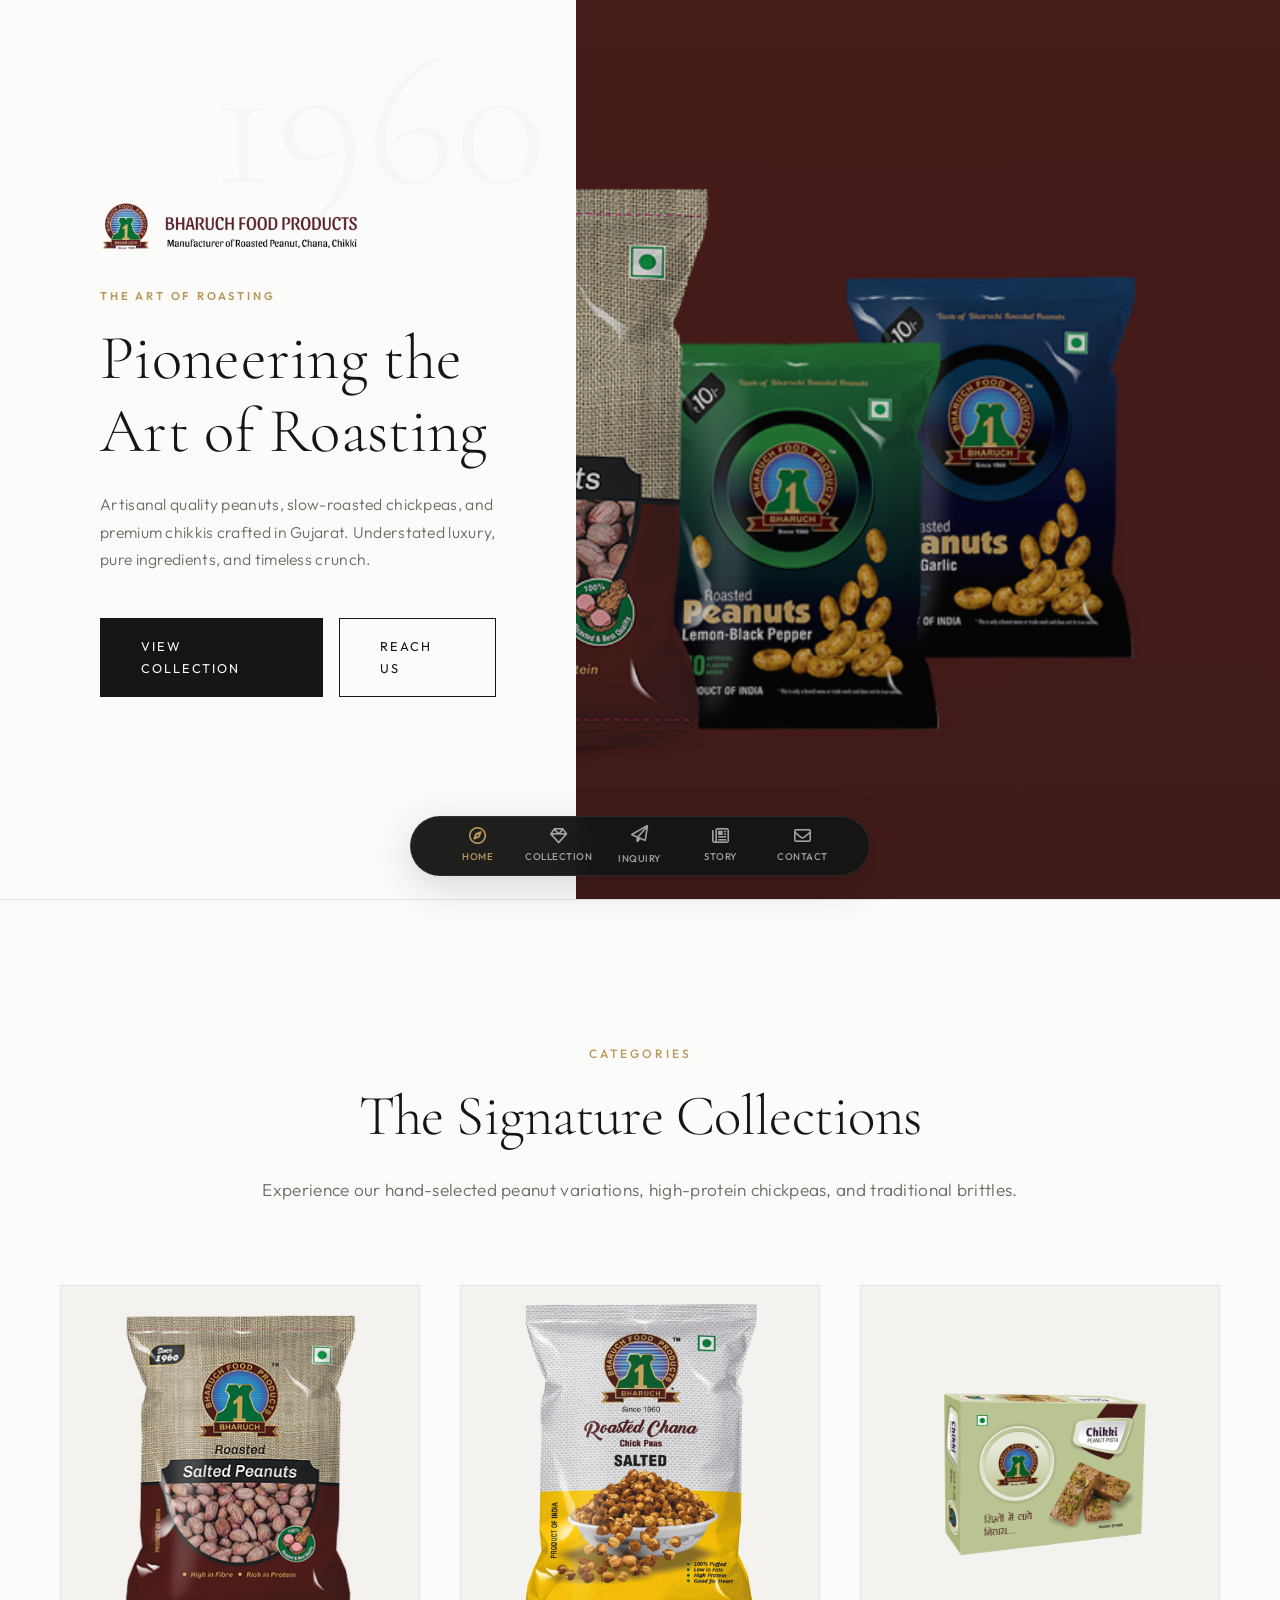
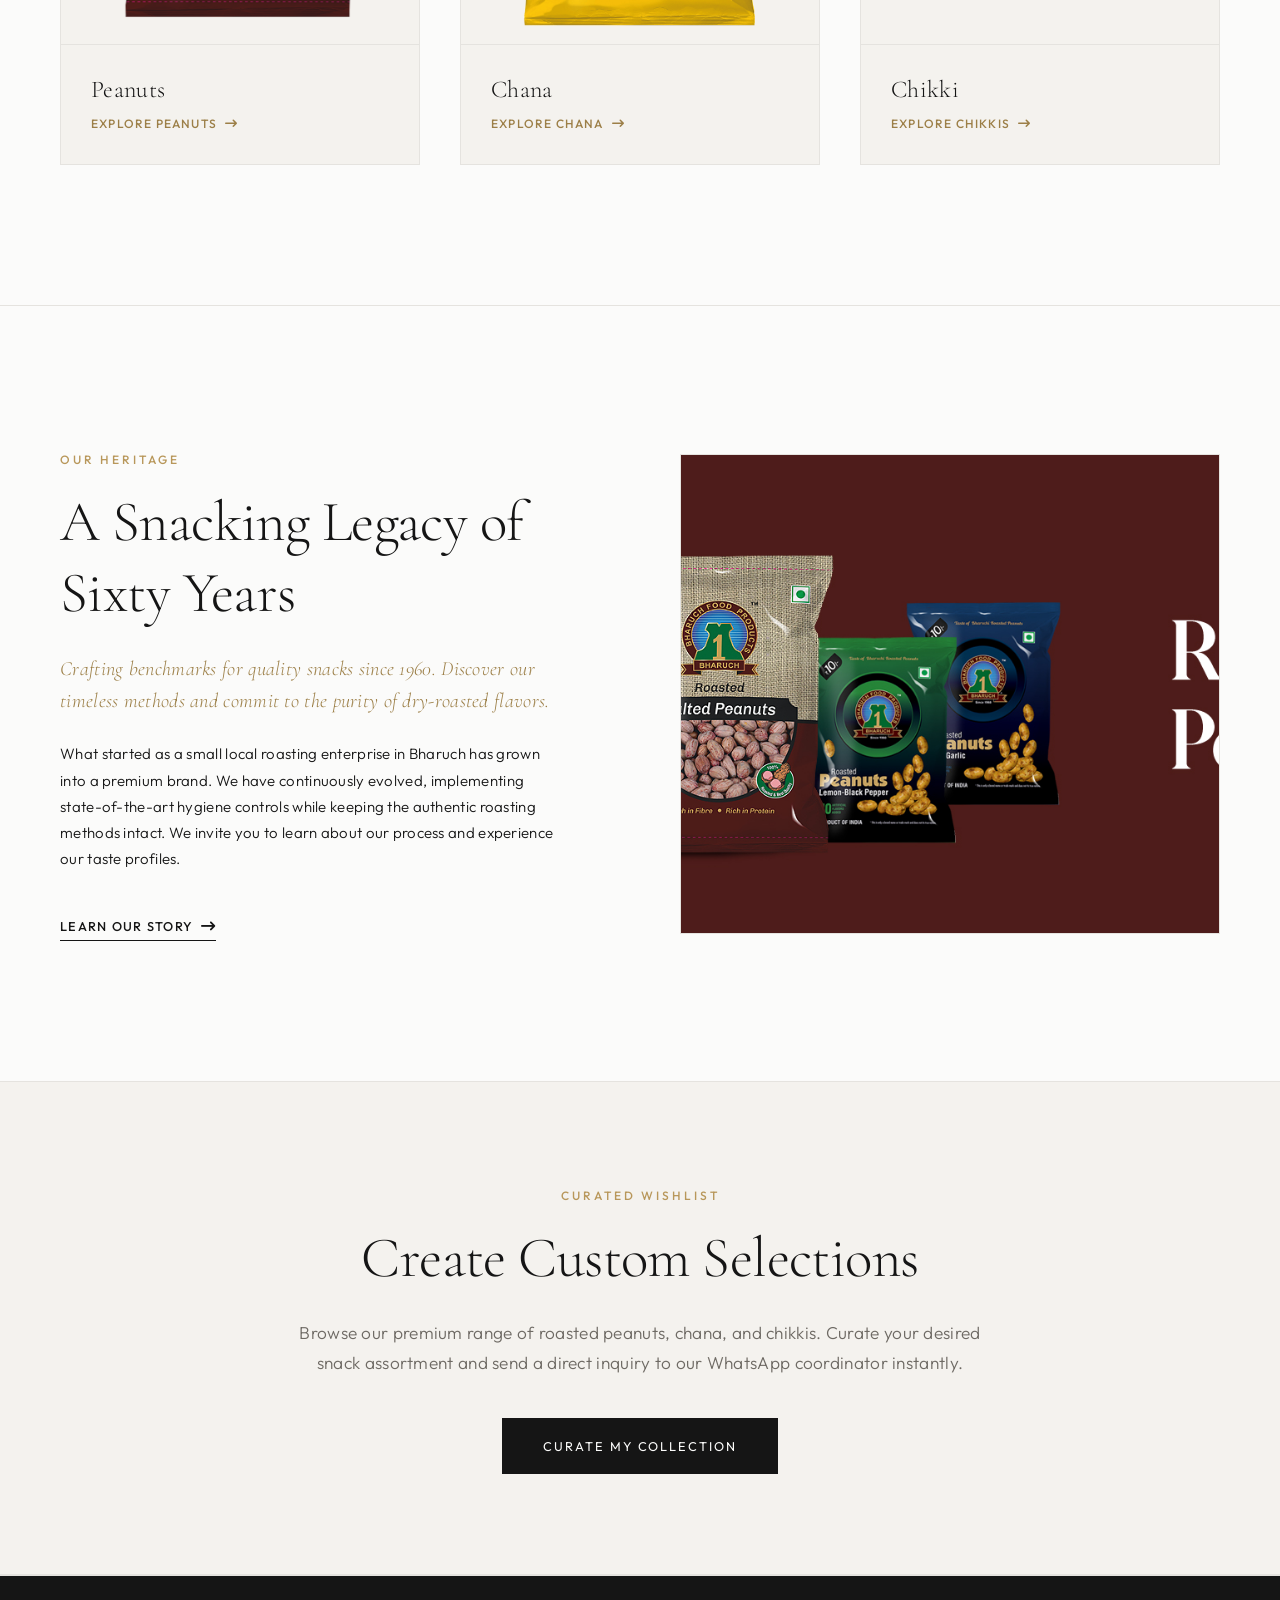
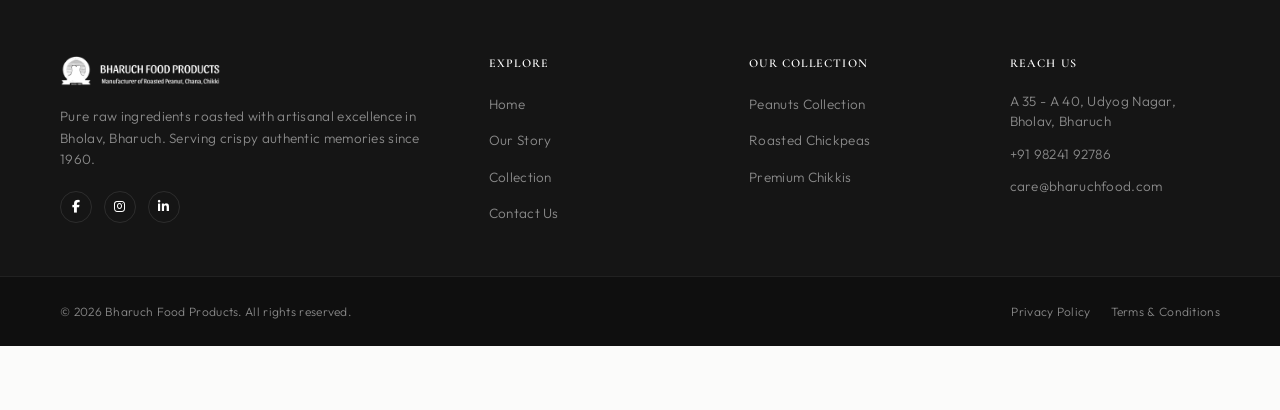
==== index.html @ 1b5e5ca8 "Initialize project with mobile-first lookbook UI redesign and Whatsapp integration" ====
<!DOCTYPE html>
<html lang="en">
<head>
    <meta charset="UTF-8">
    <meta name="viewport" content="width=device-width, initial-scale=1.0, maximum-scale=1.0, user-scalable=no">
    <title>Bharuch Food Products | Premium Roasted Snacking</title>
    <meta name="description" content="Artisanal roasted peanuts, chana, and premium chikkis crafted in Gujarat since 1960. Understated luxury, pure ingredients, and timeless crunch.">
    <link rel="icon" type="image/png" href="assets/logo/site-logo-768x143.png">
    
    <!-- Google Fonts -->
    <link rel="preconnect" href="https://fonts.googleapis.com">
    <link rel="preconnect" href="https://fonts.gstatic.com" crossorigin>
    <link href="https://fonts.googleapis.com/css2?family=Cormorant+Garamond:ital,wght@0,300;0,400;0,600;1,300&family=Outfit:wght@200;300;400;500;600&display=swap" rel="stylesheet">
    
    <!-- FontAwesome Free Icons -->
    <link rel="stylesheet" href="https://cdnjs.cloudflare.com/ajax/libs/font-awesome/6.4.0/css/all.min.css">
    
    <!-- Stylesheets -->
    <link rel="stylesheet" href="css/style.css">
    <link rel="stylesheet" href="css/responsive.css">
    <link rel="stylesheet" href="css/animations.css">
</head>
<body class="app-shell-body">
    <!-- Scroll Progress Bar -->
    <div id="scroll-progress"></div>

    <!-- Glow Cursor (Desktop only) -->
    <div id="cursor-glow"></div>

    <!-- Loading Screen -->
    <div id="loader-screen">
        <div class="loader-content">
            <img src="assets/logo/site-logo-768x143.png" alt="Bharuch Food Logo" class="loader-logo">
            <div class="loader-bar-container">
                <div class="loader-bar"></div>
            </div>
            <p class="loader-text">Roasting Heritage Snacking...</p>
        </div>
    </div>

    <!-- App-Style Floating Bottom Navigation -->
    <nav class="app-bottom-nav" role="navigation" aria-label="App Navigation">
        <ul class="app-nav-list">
            <li>
                <a href="index.html" class="app-nav-link active">
                    <i class="fa-regular fa-compass"></i>
                    <span>Home</span>
                </a>
            </li>
            <li>
                <a href="products.html" class="app-nav-link">
                    <i class="fa-regular fa-gem"></i>
                    <span>Collection</span>
                </a>
            </li>
            <li>
                <a href="inquiry.html" class="app-nav-link">
                    <div class="nav-icon-wrapper">
                        <i class="fa-regular fa-paper-plane"></i>
                        <span class="cart-badge">0</span>
                    </div>
                    <span>Inquiry</span>
                </a>
            </li>
            <li>
                <a href="about.html" class="app-nav-link">
                    <i class="fa-regular fa-newspaper"></i>
                    <span>Story</span>
                </a>
            </li>
            <li>
                <a href="contact.html" class="app-nav-link">
                    <i class="fa-regular fa-envelope"></i>
                    <span>Contact</span>
                </a>
            </li>
        </ul>
    </nav>

    <main class="app-main-content">
        <!-- Editorial Split Hero Section -->
        <section id="home-hero" class="editorial-hero" aria-label="Welcome Screen">
            <div class="hero-split-grid">
                <!-- Text Panel -->
                <div class="hero-text-panel reveal-left">
                    <img src="assets/logo/site-logo-768x143.png" alt="Bharuch Food Logo" class="hero-brand-logo">
                    <div class="brand-badge">THE ART OF ROASTING</div>
                    <div class="heritage-year">1960</div>
                    
                    <h1 class="hero-main-title">Pioneering the Art of Roasting</h1>
                    
                    <p class="hero-desc">
                        Artisanal quality peanuts, slow-roasted chickpeas, and premium chikkis crafted in Gujarat. 
                        Understated luxury, pure ingredients, and timeless crunch.
                    </p>
                    
                    <div class="hero-action-buttons">
                        <a href="products.html" class="btn btn-primary ripple">View Collection</a>
                        <a href="contact.html" class="btn btn-outline-dark ripple">Reach Us</a>
                    </div>
                </div>

                <!-- Visual Carousel Panel -->
                <div class="hero-visual-panel reveal-right">
                    <div class="hero-carousel">
                        <div class="carousel-slide active" style="background-image: linear-gradient(rgba(21, 21, 21, 0.15), rgba(21, 21, 21, 0.25)), url('assets/images/peanuts/peanuts-2.jpg');"></div>
                        <div class="carousel-slide" style="background-image: linear-gradient(rgba(21, 21, 21, 0.15), rgba(21, 21, 21, 0.25)), url('assets/images/chikki/Pista-Chikki-1536x1097.png');"></div>
                        <div class="carousel-slide" style="background-image: linear-gradient(rgba(21, 21, 21, 0.15), rgba(21, 21, 21, 0.25)), url('assets/images/chikki/dry-fruits-1536x1097.png');"></div>
                    </div>
                </div>
            </div>
        </section>

        <!-- Categories Showcase Section -->
        <section id="categories" class="categories-section scroll-reveal" aria-label="Categories Showcase">
            <div class="container">
                <div class="section-header text-center">
                    <span class="section-subtitle">Categories</span>
                    <h2 class="section-title">The Signature Collections</h2>
                    <p class="section-desc">Experience our hand-selected peanut variations, high-protein chickpeas, and traditional brittles.</p>
                </div>

                <div class="categories-grid">
                    <!-- Category 1 -->
                    <a href="products.html?category=peanuts" class="category-block reveal-up">
                        <div class="category-img-box">
                            <img src="assets/images/peanuts/peanut.png" alt="Peanuts Collection" loading="lazy">
                        </div>
                        <div class="category-info">
                            <h3>Peanuts</h3>
                            <span class="category-link-text">Explore Peanuts <i class="fa-solid fa-arrow-right-long"></i></span>
                        </div>
                    </a>

                    <!-- Category 2 -->
                    <a href="products.html?category=chana" class="category-block reveal-up" data-delay="100">
                        <div class="category-img-box">
                            <img src="assets/images/chana/Salted-Chana.png" alt="Chana Collection" loading="lazy">
                        </div>
                        <div class="category-info">
                            <h3>Chana</h3>
                            <span class="category-link-text">Explore Chana <i class="fa-solid fa-arrow-right-long"></i></span>
                        </div>
                    </a>

                    <!-- Category 3 -->
                    <a href="products.html?category=chikki" class="category-block reveal-up" data-delay="200">
                        <div class="category-img-box">
                            <img src="assets/images/chikki/Pista-Chikki-1536x1097.png" alt="Chikki Collection" loading="lazy">
                        </div>
                        <div class="category-info">
                            <h3>Chikki</h3>
                            <span class="category-link-text">Explore Chikkis <i class="fa-solid fa-arrow-right-long"></i></span>
                        </div>
                    </a>
                </div>
            </div>
        </section>

        <!-- Highlighted Teaser Section -->
        <section id="teaser" class="teaser-section scroll-reveal" aria-label="Heritage Teaser">
            <div class="container grid-2">
                <div class="teaser-text reveal-left">
                    <span class="section-subtitle">Our Heritage</span>
                    <h2 class="section-title">A Snacking Legacy of Sixty Years</h2>
                    <p class="lead">Crafting benchmarks for quality snacks since 1960. Discover our timeless methods and commit to the purity of dry-roasted flavors.</p>
                    <p>What started as a small local roasting enterprise in Bharuch has grown into a premium brand. We have continuously evolved, implementing state-of-the-art hygiene controls while keeping the authentic roasting methods intact. We invite you to learn about our process and experience our taste profiles.</p>
                    <div style="margin-top: 40px;">
                        <a href="about.html" class="underline-link">Learn Our Story <i class="fa-solid fa-arrow-right-long"></i></a>
                    </div>
                </div>

                <div class="teaser-visual reveal-right">
                    <div class="teaser-image-box">
                        <img src="assets/images/peanuts/peanuts-2.jpg" alt="Slow Roasted Peanuts" class="parallax-img" loading="lazy">
                    </div>
                </div>
            </div>
        </section>

        <!-- Wishlist Inquiry Promo Section -->
        <section id="inquiry-promo" class="inquiry-promo-section scroll-reveal" aria-label="WhatsApp Inquiry Promo">
            <div class="container text-center">
                <span class="section-subtitle">Curated Wishlist</span>
                <h2 class="section-title">Create Custom Selections</h2>
                <p class="section-desc" style="max-width: 700px; margin: 0 auto 40px auto;">Browse our premium range of roasted peanuts, chana, and chikkis. Curate your desired snack assortment and send a direct inquiry to our WhatsApp coordinator instantly.</p>
                <a href="products.html" class="btn btn-primary ripple">Curate My Collection</a>
            </div>
        </section>
    </main>

    <!-- Minimalistic Footer -->
    <footer id="site-footer" class="app-footer">
        <div class="footer-upper container">
            <div class="footer-column brand">
                <img src="assets/logo/site-logo-768x143.png" alt="Bharuch Food Logo" class="footer-logo">
                <p>Pure raw ingredients roasted with artisanal excellence in Bholav, Bharuch. Serving crispy authentic memories since 1960.</p>
                <div class="social-links">
                    <a href="#" aria-label="Facebook"><i class="fa-brands fa-facebook-f"></i></a>
                    <a href="#" aria-label="Instagram"><i class="fa-brands fa-instagram"></i></a>
                    <a href="#" aria-label="LinkedIn"><i class="fa-brands fa-linkedin-in"></i></a>
                </div>
            </div>

            <div class="footer-column">
                <h3>Explore</h3>
                <ul class="footer-links">
                    <li><a href="index.html">Home</a></li>
                    <li><a href="about.html">Our Story</a></li>
                    <li><a href="products.html">Collection</a></li>
                    <li><a href="contact.html">Contact Us</a></li>
                </ul>
            </div>

            <div class="footer-column">
                <h3>Our Collection</h3>
                <ul class="footer-links">
                    <li><a href="products.html?category=peanuts">Peanuts Collection</a></li>
                    <li><a href="products.html?category=chana">Roasted Chickpeas</a></li>
                    <li><a href="products.html?category=chikki">Premium Chikkis</a></li>
                </ul>
            </div>

            <div class="footer-column">
                <h3>Reach Us</h3>
                <ul class="footer-contact">
                    <li>A 35 - A 40, Udyog Nagar, Bholav, Bharuch</li>
                    <li>+91 98241 92786</li>
                    <li>care@bharuchfood.com</li>
                </ul>
            </div>
        </div>

        <div class="footer-lower">
            <div class="container footer-lower-content">
                <p>&copy; 2026 Bharuch Food Products. All rights reserved.</p>
                <div class="footer-meta">
                    <a href="#">Privacy Policy</a>
                    <a href="#">Terms & Conditions</a>
                </div>
            </div>
        </div>
    </footer>

    <!-- Back to Top Button -->
    <button id="back-to-top" aria-label="Go to top of page">
        <i class="fa-solid fa-arrow-up-long"></i>
    </button>

    <!-- Modular JS Scripts -->
    <script type="module" src="js/app.js"></script>
</body>
</html>
---- css/style.css ----
/* ==========================================================================
   Premium Minimalist Design System
   ========================================================================== */
:root {
    --color-bg-primary: #fbfbfa;   /* Matte Alabaster Off-white */
    --color-bg-secondary: #f4f2ee; /* Soft Clay / Sand */
    --color-primary: #151515;      /* Deep Pitch Charcoal */
    --color-accent: #b8975a;       /* Quiet Luxury Gold */
    --color-accent-hover: #9c7f47; /* Darker Gold */
    --color-border: #e5e3df;       /* Thin Slate / Chalk border */
    --color-text-muted: #6e6a64;   /* Muted organic gray */
    --color-white: #ffffff;
    --color-success: #3b7a57;      /* Clean Sage Green */
    
    --font-headings: 'Cormorant Garamond', serif;
    --font-body: 'Outfit', sans-serif;
    
    --transition-smooth: all 0.6s cubic-bezier(0.16, 1, 0.3, 1);
    --transition-fast: all 0.3s cubic-bezier(0.25, 0.8, 0.25, 1);
    
    --shadow-minimal: 0 4px 20px rgba(21, 21, 21, 0.02);
    --shadow-premium: 0 20px 40px rgba(21, 21, 21, 0.04);
    
    --radius-sharp: 0px;           /* Sharp minimalist edges */
    --radius-sm: 2px;
    --radius-md: 6px;
    
    --header-height: 80px;
    --scroll-progress: 0%;
}

/* ==========================================================================
   Base Styles & Reset
   ========================================================================== */
* {
    box-sizing: border-box;
    margin: 0;
    padding: 0;
}

html {
    scroll-behavior: auto;
    font-size: 15px;
    background-color: var(--color-bg-primary);
}

body {
    background-color: var(--color-bg-primary);
    color: var(--color-primary);
    font-family: var(--font-body);
    font-weight: 300;
    line-height: 1.75;
    letter-spacing: 0.02em;
    overflow-x: hidden;
    -webkit-font-smoothing: antialiased;
}

a {
    color: inherit;
    text-decoration: none;
    transition: var(--transition-fast);
}

img {
    max-width: 100%;
    height: auto;
    display: block;
}

button, input, select, textarea {
    font-family: inherit;
    font-size: inherit;
    color: inherit;
    background: none;
    border: none;
    outline: none;
}

/* Custom minimal scrollbar */
::-webkit-scrollbar {
    width: 6px;
}
::-webkit-scrollbar-track {
    background: var(--color-bg-secondary);
}
::-webkit-scrollbar-thumb {
    background: var(--color-accent);
}
::-webkit-scrollbar-thumb:hover {
    background: var(--color-primary);
}

/* ==========================================================================
   Typography & Sections
   ========================================================================== */
h1, h2, h3, h4, h5, h6 {
    font-family: var(--font-headings);
    font-weight: 300;
    color: var(--color-primary);
    line-height: 1.25;
}

.container {
    width: 100%;
    max-width: 1360px;
    margin: 0 auto;
    padding: 0 60px;
}

.grid-2 {
    display: grid;
    grid-template-columns: repeat(2, 1fr);
    gap: 80px;
    align-items: center;
}

.text-center {
    text-align: center;
}

.section-header {
    max-width: 800px;
    margin: 0 auto 80px auto;
}

.section-subtitle {
    display: inline-block;
    font-family: var(--font-body);
    font-weight: 500;
    font-size: 0.8rem;
    letter-spacing: 0.25em;
    text-transform: uppercase;
    color: var(--color-accent);
    margin-bottom: 16px;
}

.section-title {
    font-family: var(--font-headings);
    font-size: clamp(2.4rem, 5vw, 3.8rem);
    letter-spacing: -0.01em;
    margin-bottom: 24px;
}

.section-desc {
    font-size: 1.15rem;
    color: var(--color-text-muted);
    font-weight: 300;
}

.lead {
    font-size: 1.35rem;
    font-family: var(--font-headings);
    font-style: italic;
    color: var(--color-accent-hover);
    line-height: 1.6;
    margin-bottom: 24px;
}

/* Page Headers (Multi-page Title blocks) */
.page-header {
    background-color: var(--color-bg-secondary);
    padding: 120px 0 80px 0;
    border-bottom: 1px solid var(--color-border);
}

.page-title {
    font-size: clamp(3rem, 6vw, 4.8rem);
    margin-bottom: 16px;
    line-height: 1.1;
}

.page-subtitle {
    font-size: 1.1rem;
    color: var(--color-text-muted);
    font-weight: 300;
}

/* Interactive Links */
.underline-link {
    display: inline-flex;
    align-items: center;
    gap: 8px;
    font-weight: 500;
    font-size: 0.85rem;
    text-transform: uppercase;
    letter-spacing: 0.1em;
    position: relative;
    padding-bottom: 4px;
    transition: var(--transition-fast);
}

.underline-link::after {
    content: '';
    position: absolute;
    bottom: 0;
    left: 0;
    width: 100%;
    height: 1px;
    background-color: var(--color-primary);
    transform: scaleX(1);
    transform-origin: left;
    transition: transform 0.4s cubic-bezier(0.16, 1, 0.3, 1);
}

.underline-link:hover::after {
    transform: scaleX(0);
    transform-origin: right;
}

.underline-link i {
    font-size: 0.95rem;
    transition: transform 0.3s ease;
}

.underline-link:hover i {
    transform: translateX(4px);
}

/* Clean Block Buttons */
.btn {
    display: inline-flex;
    align-items: center;
    justify-content: center;
    padding: 16px 40px;
    font-family: var(--font-body);
    font-weight: 400;
    font-size: 0.85rem;
    letter-spacing: 0.15em;
    text-transform: uppercase;
    cursor: pointer;
    position: relative;
    border-radius: var(--radius-sharp);
    transition: var(--transition-smooth);
    border: 1px solid transparent;
}

.btn-primary {
    background-color: var(--color-primary);
    color: var(--color-bg-primary);
    border-color: var(--color-primary);
}

.btn-primary:hover {
    background-color: transparent;
    color: var(--color-primary);
    border-color: var(--color-primary);
}

.btn-outline {
    background-color: transparent;
    color: var(--color-white);
    border-color: rgba(255, 255, 255, 0.4);
}

.btn-outline:hover {
    background-color: var(--color-white);
    color: var(--color-primary);
    border-color: var(--color-white);
}

.btn-block {
    display: flex;
    width: 100%;
}

/* ==========================================================================
   Header & Navigation
   ========================================================================== */
#site-header {
    position: fixed;
    top: 0;
    left: 0;
    width: 100%;
    height: var(--header-height);
    z-index: 1000;
    background-color: rgba(251, 251, 250, 0.85);
    backdrop-filter: blur(16px);
    -webkit-backdrop-filter: blur(16px);
    border-bottom: 1px solid var(--color-border);
    transition: var(--transition-smooth);
}

#site-header.scroll-up {
    transform: translateY(0);
}

#site-header.scroll-down {
    transform: translateY(-100%);
}

#site-header.scrolled {
    background-color: rgba(251, 251, 250, 0.98);
}

.nav-container {
    max-width: 1360px;
    height: 100%;
    margin: 0 auto;
    padding: 0 60px;
    display: flex;
    align-items: center;
    justify-content: space-between;
}

.logo-link {
    display: flex;
    align-items: center;
}

.nav-logo {
    height: 32px;
    width: auto;
    object-fit: contain;
}

.nav-links {
    display: flex;
    align-items: center;
    list-style: none;
    gap: 40px;
}

.nav-link {
    font-size: 0.85rem;
    font-weight: 400;
    text-transform: uppercase;
    letter-spacing: 0.15em;
    color: var(--color-primary);
    padding: 8px 0;
    position: relative;
}

.nav-link::after {
    content: '';
    position: absolute;
    bottom: 0;
    left: 0;
    width: 100%;
    height: 1px;
    background-color: var(--color-accent);
    transform: scaleX(0);
    transform-origin: right;
    transition: transform 0.4s cubic-bezier(0.16, 1, 0.3, 1);
}

.nav-link:hover::after,
.nav-link.active::after {
    transform: scaleX(1);
    transform-origin: left;
}

#mobile-menu-toggle {
    display: none;
    flex-direction: column;
    justify-content: space-between;
    width: 24px;
    height: 16px;
    cursor: pointer;
    z-index: 1001;
}

.hamburger-bar {
    width: 100%;
    height: 1px;
    background-color: var(--color-primary);
    transition: var(--transition-smooth);
}

/* ==========================================================================
   Home Hero Section
   ========================================================================== */
.hero-section {
    position: relative;
    width: 100%;
    height: 100vh;
    display: flex;
    align-items: center;
    overflow: hidden;
    background-color: var(--color-primary);
}

.hero-carousel {
    position: absolute;
    top: 0;
    left: 0;
    width: 100%;
    height: 100%;
    z-index: 1;
}

.carousel-slide {
    position: absolute;
    top: 0;
    left: 0;
    width: 100%;
    height: 100%;
    background-size: cover;
    background-position: center;
    background-repeat: no-repeat;
    opacity: 0;
    transition: opacity 1.6s cubic-bezier(0.4, 0, 0.2, 1);
    transform: scale(1.04);
}

.carousel-slide.active {
    opacity: 1;
    transform: scale(1);
    transition: opacity 1.6s ease, transform 12s ease;
}

.hero-content {
    position: relative;
    z-index: 2;
    color: var(--color-white);
    max-width: 840px;
}

.hero-badge {
    display: inline-block;
    padding: 4px 16px;
    border: 1px solid rgba(255, 255, 255, 0.3);
    font-size: 0.75rem;
    font-weight: 500;
    letter-spacing: 0.3em;
    text-transform: uppercase;
    color: var(--color-accent);
    margin-bottom: 28px;
    background-color: rgba(21, 21, 21, 0.3);
    backdrop-filter: blur(4px);
}

.hero-title {
    font-family: var(--font-headings);
    font-size: clamp(3rem, 7vw, 5rem);
    line-height: 1.15;
    font-weight: 300;
    margin-bottom: 24px;
    color: var(--color-white);
}

.hero-tagline {
    font-size: clamp(1.05rem, 2vw, 1.25rem);
    font-weight: 300;
    line-height: 1.7;
    color: rgba(255, 255, 255, 0.85);
    margin-bottom: 44px;
    max-width: 600px;
}

.hero-actions {
    display: flex;
    gap: 20px;
}

.scroll-down-indicator {
    position: absolute;
    bottom: 40px;
    left: 50%;
    transform: translateX(-50%);
    z-index: 2;
    color: var(--color-white);
    display: flex;
    flex-direction: column;
    align-items: center;
    gap: 8px;
    font-size: 1.1rem;
    opacity: 0.6;
    transition: var(--transition-fast);
}

.scroll-down-indicator:hover {
    opacity: 1;
    bottom: 35px;
}

/* ==========================================================================
   Home Categories Grid Section
   ========================================================================== */
.categories-section {
    padding: 140px 0;
    border-bottom: 1px solid var(--color-border);
}

.categories-grid {
    display: grid;
    grid-template-columns: repeat(3, 1fr);
    gap: 40px;
}

.category-block {
    display: block;
    background-color: var(--color-bg-secondary);
    border: 1px solid var(--color-border);
    transition: var(--transition-smooth);
}

.category-block:hover {
    border-color: var(--color-accent);
    transform: translateY(-5px);
}

.category-img-box {
    width: 100%;
    padding-top: 100%; /* Square */
    position: relative;
    overflow: hidden;
    background-color: var(--color-bg-secondary);
    border-bottom: 1px solid var(--color-border);
}

.category-img-box img {
    position: absolute;
    top: 5%;
    left: 5%;
    width: 90%;
    height: 90%;
    object-fit: contain;
    transition: transform 0.8s cubic-bezier(0.16, 1, 0.3, 1);
}

.category-block:hover .category-img-box img {
    transform: scale(1.05);
}

.category-info {
    padding: 30px;
    display: flex;
    flex-direction: column;
    align-items: flex-start;
}

.category-info h3 {
    font-family: var(--font-headings);
    font-size: 1.6rem;
    margin-bottom: 8px;
    color: var(--color-primary);
}

.category-link-text {
    font-size: 0.8rem;
    font-weight: 500;
    text-transform: uppercase;
    letter-spacing: 0.1em;
    color: var(--color-accent-hover);
    display: flex;
    align-items: center;
    gap: 8px;
}

.category-block:hover .category-link-text i {
    transform: translateX(4px);
    transition: transform 0.3s ease;
}

/* ==========================================================================
   Home Teaser / Highlight Section
   ========================================================================== */
.teaser-section {
    padding: 140px 0;
}

.teaser-text {
    padding-right: 40px;
}

.teaser-visual {
    position: relative;
}

.teaser-image-box {
    width: 100%;
    height: 480px;
    overflow: hidden;
    border: 1px solid var(--color-border);
    background-color: var(--color-bg-secondary);
}

.teaser-image-box img {
    width: 100%;
    height: 100%;
    object-fit: cover;
    transition: transform 1.2s cubic-bezier(0.16, 1, 0.3, 1);
}

.teaser-visual:hover img {
    transform: scale(1.03);
}

/* ==========================================================================
   About Page & Timeline
   ========================================================================== */
.story-section {
    padding: 140px 0;
}

.story-visual {
    position: relative;
}

.visual-decor-box {
    width: 100%;
    height: 500px;
    overflow: hidden;
    border: 1px solid var(--color-border);
    background-color: var(--color-bg-secondary);
}

.visual-decor-box img {
    width: 100%;
    height: 100%;
    object-fit: cover;
}

.about-stats-section {
    padding: 100px 0;
    background-color: var(--color-bg-secondary);
    border-top: 1px solid var(--color-border);
    border-bottom: 1px solid var(--color-border);
}

.stats-border-grid {
    display: grid;
    grid-template-columns: repeat(4, 1fr);
    border-left: 1px solid var(--color-border);
}

.stat-item {
    padding: 20px 40px;
    border-right: 1px solid var(--color-border);
    text-align: center;
}

.stat-number {
    font-family: var(--font-headings);
    font-size: 3.4rem;
    font-weight: 300;
    color: var(--color-accent-hover);
    line-height: 1;
}

.stat-plus {
    font-family: var(--font-headings);
    font-size: 2.2rem;
    color: var(--color-primary);
}

.stat-label {
    display: block;
    font-size: 0.8rem;
    font-weight: 500;
    text-transform: uppercase;
    letter-spacing: 0.1em;
    color: var(--color-text-muted);
    margin-top: 10px;
}

/* Process section inside About */
.about-process-section {
    padding: 140px 0;
}

.timeline-container {
    position: relative;
    max-width: 900px;
    margin: 80px auto 0 auto;
}

.timeline-line {
    position: absolute;
    top: 0;
    bottom: 0;
    left: 50%;
    width: 1px;
    background-color: var(--color-border);
    transform: translateX(-50%);
}

.timeline-item {
    position: relative;
    width: 50%;
    padding: 0 40px;
    margin-bottom: 50px;
}

.timeline-item:nth-child(even) {
    left: 50%;
}

.timeline-item:nth-child(odd) {
    left: 0;
    text-align: right;
}

.timeline-badge {
    position: absolute;
    top: 6px;
    width: 32px;
    height: 32px;
    background-color: var(--color-bg-primary);
    color: var(--color-accent);
    font-size: 0.95rem;
    border-radius: 50%;
    display: flex;
    align-items: center;
    justify-content: center;
    border: 1px solid var(--color-border);
    z-index: 2;
}

.timeline-item:nth-child(even) .timeline-badge {
    left: -16px;
}

.timeline-item:nth-child(odd) .timeline-badge {
    right: -16px;
}

.timeline-content {
    background-color: var(--color-bg-primary);
    padding: 30px;
    border: 1px solid var(--color-border);
    transition: var(--transition-smooth);
}

.timeline-content:hover {
    border-color: var(--color-accent);
    transform: translateY(-3px);
}

.timeline-content h3 {
    font-family: var(--font-headings);
    font-size: 1.3rem;
    margin-bottom: 10px;
    color: var(--color-primary);
}

.timeline-content p {
    color: var(--color-text-muted);
    font-size: 0.9rem;
    line-height: 1.6;
}

/* ==========================================================================
   Products / Collection Catalog page
   ========================================================================== */
.catalog-section {
    padding: 80px 0 140px 0;
}

.filter-controls {
    display: flex;
    justify-content: space-between;
    align-items: center;
    border-bottom: 1px solid var(--color-border);
    padding-bottom: 24px;
    margin-bottom: 50px;
    gap: 30px;
}

.search-box {
    position: relative;
    width: 350px;
}

.search-icon {
    position: absolute;
    left: 0;
    top: 50%;
    transform: translateY(-50%);
    color: var(--color-accent);
}

#product-search {
    width: 100%;
    padding: 12px 10px 12px 28px;
    border-bottom: 1px solid var(--color-border);
    font-size: 0.95rem;
    color: var(--color-primary);
    transition: var(--transition-fast);
}

#product-search:focus {
    border-bottom-color: var(--color-primary);
}

.filter-tabs {
    display: flex;
    gap: 24px;
}

.filter-tab {
    font-size: 0.85rem;
    font-weight: 500;
    text-transform: uppercase;
    letter-spacing: 0.1em;
    cursor: pointer;
    position: relative;
    padding: 8px 0;
    color: var(--color-text-muted);
    transition: var(--transition-fast);
}

.filter-tab::after {
    content: '';
    position: absolute;
    bottom: 0;
    left: 0;
    width: 100%;
    height: 1px;
    background-color: var(--color-primary);
    transform: scaleX(0);
    transform-origin: right;
    transition: transform 0.4s cubic-bezier(0.16, 1, 0.3, 1);
}

.filter-tab.active {
    color: var(--color-primary);
}

.filter-tab.active::after {
    transform: scaleX(1);
    transform-origin: left;
}

.product-grid {
    display: grid;
    grid-template-columns: repeat(3, 1fr);
    gap: 40px;
}

.product-card {
    background-color: transparent;
    border: none;
    transition: var(--transition-smooth);
    display: flex;
    flex-direction: column;
    cursor: pointer;
}

.product-card:hover {
    transform: translateY(-4px);
}

.product-img-box {
    width: 100%;
    padding-top: 100%;
    position: relative;
    background-color: var(--color-bg-secondary);
    border-bottom: 1px solid var(--color-border);
    overflow: hidden;
}

.product-img {
    position: absolute;
    top: 5%;
    left: 5%;
    width: 90%;
    height: 90%;
    object-fit: contain;
    transition: transform 0.8s cubic-bezier(0.16, 1, 0.3, 1);
}

.product-card:hover .product-img {
    transform: scale(1.04);
}

.product-badge-overlay {
    position: absolute;
    top: 20px;
    left: 20px;
    background-color: var(--color-primary);
    color: var(--color-white);
    padding: 3px 12px;
    font-size: 0.7rem;
    font-weight: 500;
    text-transform: uppercase;
    letter-spacing: 0.1em;
}

.product-info {
    padding: 24px;
    display: flex;
    flex-direction: column;
    align-items: flex-start;
    flex-grow: 1;
}

.product-info h3 {
    font-family: var(--font-headings);
    font-size: 1.4rem;
    color: var(--color-primary);
    margin-bottom: 8px;
    font-weight: 300;
}

.product-size-info {
    font-size: 0.8rem;
    color: var(--color-text-muted);
    margin-bottom: 24px;
    display: flex;
    align-items: center;
    gap: 6px;
}

.card-btn {
    margin-top: auto;
    font-size: 0.8rem;
    font-weight: 600;
    text-transform: uppercase;
    letter-spacing: 0.08em;
    color: var(--color-accent-hover);
    border-bottom: 1px solid transparent;
    padding-bottom: 2px;
    transition: var(--transition-fast);
}

.product-card:hover .card-btn {
    color: var(--color-primary);
    border-bottom-color: var(--color-primary);
}

/* Skeletons */
.skeleton .skeleton-img {
    width: 100%;
    padding-top: 100%;
    background: #f0eeea;
    animation: pulse-skeleton 1.5s infinite alternate;
}
.skeleton .skeleton-text {
    background: #f0eeea;
    height: 14px;
    margin: 15px 24px;
    animation: pulse-skeleton 1.5s infinite alternate;
}
.skeleton .skeleton-text.title {
    width: 50%;
}
.skeleton .skeleton-text.desc {
    width: 30%;
}
@keyframes pulse-skeleton {
    0% { opacity: 0.6; }
    100% { opacity: 1; }
}

.no-results {
    text-align: center;
    padding: 60px 0;
}
.no-results-icon {
    font-size: 2.8rem;
    color: var(--color-accent);
    margin-bottom: 15px;
}

/* ==========================================================================
   Contact Page & Form Elements
   ========================================================================== */
.contact-section {
    padding: 100px 0;
    background-color: var(--color-primary);
    color: var(--color-white);
}

.contact-info {
    padding-right: 60px;
}

.contact-lead {
    font-size: 1.25rem;
    font-weight: 300;
    line-height: 1.7;
    color: rgba(255, 255, 255, 0.8);
    margin-bottom: 40px;
}

.contact-details {
    display: flex;
    flex-direction: column;
    gap: 36px;
}

.detail-item {
    display: flex;
    align-items: flex-start;
    gap: 20px;
}

.detail-icon {
    font-size: 1.3rem;
    color: var(--color-accent);
    margin-top: 4px;
}

.detail-text h4 {
    font-size: 0.8rem;
    font-weight: 600;
    text-transform: uppercase;
    letter-spacing: 0.1em;
    color: rgba(255, 255, 255, 0.4);
    margin-bottom: 4px;
}

.detail-text p {
    font-size: 1rem;
    color: rgba(255,255,255,0.9);
}

.contact-form-container {
    background-color: var(--color-bg-primary);
    color: var(--color-primary);
    padding: 50px;
    border: 1px solid var(--color-border);
    position: relative;
    overflow: hidden;
}

.contact-form-container h3 {
    font-family: var(--font-headings);
    font-size: 1.8rem;
    margin-bottom: 30px;
}

.form-group {
    margin-bottom: 20px;
}

.form-group label {
    display: block;
    font-size: 0.8rem;
    font-weight: 600;
    text-transform: uppercase;
    letter-spacing: 0.05em;
    color: var(--color-text-muted);
    margin-bottom: 6px;
}

.form-group label .required {
    color: #cc3333;
}

.input-wrapper {
    position: relative;
    border-bottom: 1px solid var(--color-border);
    transition: var(--transition-fast);
}

.form-icon {
    position: absolute;
    left: 0;
    top: 50%;
    transform: translateY(-50%);
    color: var(--color-accent);
    font-size: 0.95rem;
}

.input-wrapper input,
.input-wrapper select,
.input-wrapper textarea {
    width: 100%;
    padding: 12px 10px 12px 28px;
    font-size: 0.95rem;
    color: var(--color-primary);
    border: none;
    background: transparent;
    transition: var(--transition-fast);
}

.input-wrapper textarea {
    padding-left: 0;
}

.input-wrapper input:focus,
.input-wrapper select:focus,
.input-wrapper textarea:focus {
    background-color: var(--color-bg-secondary);
}

.form-group.invalid .input-wrapper {
    border-bottom-color: #cc3333;
}

.error-msg {
    display: block;
    color: #cc3333;
    font-size: 0.75rem;
    font-weight: 500;
    margin-top: 4px;
    opacity: 0;
    height: 0;
    overflow: hidden;
}

.form-group.invalid .error-msg {
    opacity: 1;
    height: auto;
}

/* Success Form overlay */
.success-overlay {
    position: absolute;
    top: 0;
    left: 0;
    width: 100%;
    height: 100%;
    background-color: var(--color-bg-primary);
    z-index: 10;
    display: flex;
    align-items: center;
    justify-content: center;
    padding: 40px;
    opacity: 0;
    pointer-events: none;
    transition: var(--transition-smooth);
}

.success-overlay:not(.hidden) {
    opacity: 1;
    pointer-events: auto;
}

.success-content {
    text-align: center;
    max-width: 320px;
}

.success-circle {
    width: 64px;
    height: 64px;
    border-radius: 50%;
    border: 1px solid var(--color-success);
    color: var(--color-success);
    display: flex;
    align-items: center;
    justify-content: center;
    font-size: 1.8rem;
    margin: 0 auto 20px auto;
}

.success-content h3 {
    font-family: var(--font-headings);
    font-size: 1.5rem;
    margin-bottom: 8px;
}

.success-content p {
    color: var(--color-text-muted);
    font-size: 0.9rem;
    margin-bottom: 24px;
}

.map-embed-container {
    margin-top: 80px;
    height: 380px;
    border: 1px solid var(--color-border);
}

/* ==========================================================================
   Product Modal overlay
   ========================================================================== */
.modal-overlay {
    position: fixed;
    top: 0;
    left: 0;
    width: 100%;
    height: 100%;
    background-color: rgba(21, 21, 21, 0.6);
    backdrop-filter: blur(10px);
    -webkit-backdrop-filter: blur(10px);
    z-index: 1100;
    display: flex;
    align-items: center;
    justify-content: center;
    padding: 20px;
    opacity: 0;
    pointer-events: none;
    transition: var(--transition-smooth);
}

.modal-overlay:not(.hidden) {
    opacity: 1;
    pointer-events: auto;
}

.modal-container {
    background-color: var(--color-bg-primary);
    width: 100%;
    max-width: 960px;
    border: 1px solid var(--color-border);
    position: relative;
    max-height: 90vh;
    overflow-y: auto;
    transform: scale(0.96);
    transition: var(--transition-smooth);
}

.modal-overlay:not(.hidden) .modal-container {
    transform: scale(1);
}

.modal-close-btn {
    position: absolute;
    top: 20px;
    right: 20px;
    width: 36px;
    height: 36px;
    border: 1px solid var(--color-border);
    background-color: var(--color-bg-primary);
    display: flex;
    align-items: center;
    justify-content: center;
    font-size: 1rem;
    cursor: pointer;
    z-index: 10;
    transition: var(--transition-fast);
}

.modal-close-btn:hover {
    background-color: var(--color-primary);
    color: var(--color-white);
}

.modal-content-grid {
    display: grid;
    grid-template-columns: 4.5fr 5.5fr;
}

.modal-media {
    background-color: var(--color-bg-secondary);
    display: flex;
    align-items: center;
    justify-content: center;
    padding: 40px;
    border-right: 1px solid var(--color-border);
}

.modal-media img {
    max-height: 360px;
    object-fit: contain;
}

.modal-details {
    padding: 50px;
    display: flex;
    flex-direction: column;
}

.modal-details .product-badge {
    align-self: flex-start;
    font-size: 0.75rem;
    font-weight: 500;
    text-transform: uppercase;
    letter-spacing: 0.1em;
    color: var(--color-accent-hover);
    margin-bottom: 12px;
}

#modal-product-title {
    font-family: var(--font-headings);
    font-size: 2.4rem;
    margin-bottom: 20px;
    font-weight: 300;
}

.modal-desc {
    color: var(--color-text-muted);
    font-size: 0.95rem;
    margin-bottom: 30px;
}

.modal-meta-box {
    display: flex;
    flex-direction: column;
    gap: 20px;
    margin-bottom: 40px;
    padding-top: 20px;
    border-top: 1px solid var(--color-border);
}

.meta-section h4 {
    font-size: 0.8rem;
    font-weight: 600;
    text-transform: uppercase;
    letter-spacing: 0.05em;
    color: var(--color-primary);
    margin-bottom: 4px;
}

.meta-section p {
    font-size: 0.9rem;
    color: var(--color-text-muted);
}

.size-tags {
    display: flex;
    flex-wrap: wrap;
    gap: 6px;
}

.size-tag {
    padding: 4px 12px;
    border: 1px solid var(--color-border);
    font-size: 0.8rem;
    color: var(--color-primary);
}

/* ==========================================================================
   Minimalistic Footer
   ========================================================================== */
#site-footer {
    background-color: var(--color-primary);
    color: rgba(255, 255, 255, 0.5);
    padding: 80px 0 0 0;
    border-top: 1px solid var(--color-border);
}

.footer-upper {
    display: grid;
    grid-template-columns: 1.8fr repeat(3, 1fr);
    gap: 50px;
    padding-bottom: 50px;
    border-bottom: 1px solid rgba(255, 255, 255, 0.05);
}

.footer-logo {
    height: 30px;
    margin-bottom: 20px;
    filter: brightness(0) invert(1);
}

.footer-column.brand p {
    font-size: 0.9rem;
    line-height: 1.6;
    margin-bottom: 20px;
}

.social-links {
    display: flex;
    gap: 12px;
}

.social-links a {
    display: flex;
    align-items: center;
    justify-content: center;
    width: 32px;
    height: 32px;
    border: 1px solid rgba(255, 255, 255, 0.1);
    color: var(--color-white);
    border-radius: 50%;
    font-size: 0.85rem;
}

.social-links a:hover {
    border-color: var(--color-accent);
    color: var(--color-accent);
    transform: translateY(-2px);
}

.footer-column h3 {
    font-size: 0.8rem;
    font-weight: 600;
    text-transform: uppercase;
    letter-spacing: 0.1em;
    color: var(--color-white);
    margin-bottom: 20px;
}

.footer-links {
    list-style: none;
    display: flex;
    flex-direction: column;
    gap: 10px;
}

.footer-links a {
    font-size: 0.9rem;
}

.footer-links a:hover {
    color: var(--color-accent);
}

.footer-contact {
    list-style: none;
    display: flex;
    flex-direction: column;
    gap: 12px;
}

.footer-contact li {
    font-size: 0.9rem;
    line-height: 1.5;
}

.footer-lower {
    background-color: #0f0f0f;
    padding: 24px 0;
    font-size: 0.8rem;
}

.footer-lower-content {
    display: flex;
    justify-content: space-between;
    align-items: center;
}

.footer-meta {
    display: flex;
    gap: 20px;
}

.footer-meta a:hover {
    color: var(--color-accent);
}

/* ==========================================================================
   App-Style Bottom Navigation & Floating Dock
   ========================================================================== */
.app-bottom-nav {
    position: fixed;
    bottom: 0;
    left: 0;
    width: 100%;
    height: 64px;
    background-color: rgba(251, 251, 250, 0.95);
    backdrop-filter: blur(16px);
    -webkit-backdrop-filter: blur(16px);
    border-top: 1px solid var(--color-border);
    z-index: 1000;
    transition: var(--transition-smooth);
}

.app-nav-list {
    display: flex;
    height: 100%;
    list-style: none;
    justify-content: space-around;
    align-items: center;
    max-width: 600px;
    margin: 0 auto;
    padding: 0 10px;
}

.app-nav-list li {
    flex: 1;
    display: flex;
    justify-content: center;
}

.app-nav-link {
    display: flex;
    flex-direction: column;
    align-items: center;
    font-size: 0.65rem;
    text-transform: uppercase;
    font-family: var(--font-body);
    font-weight: 500;
    letter-spacing: 0.05em;
    color: var(--color-text-muted);
    gap: 4px;
    transition: var(--transition-fast);
    padding: 6px 0;
    width: 100%;
    text-align: center;
}

.app-nav-link i {
    font-size: 1.2rem;
    color: var(--color-text-muted);
    transition: var(--transition-fast);
}

.app-nav-link:hover i,
.app-nav-link.active i {
    color: var(--color-accent);
}

.app-nav-link:hover,
.app-nav-link.active {
    color: var(--color-primary);
}

.nav-icon-wrapper {
    position: relative;
    display: inline-block;
}

/* Inquiry wishlist count badge */
.cart-badge {
    position: absolute;
    top: -6px;
    right: -14px;
    min-width: 16px;
    height: 16px;
    border-radius: 50%;
    background-color: var(--color-primary);
    color: var(--color-white);
    font-size: 0.6rem;
    font-weight: 600;
    display: flex;
    align-items: center;
    justify-content: center;
    opacity: 0;
    transform: scale(0.6);
    transition: var(--transition-fast);
    border: 1px solid var(--color-bg-primary);
}

.cart-badge.active {
    opacity: 1;
    transform: scale(1);
}

/* App shell body adaptations */
.app-shell-body {
    padding-bottom: 64px; /* Space for sticky nav bar */
}

/* ==========================================================================
   Wishlist Inquiry Page & Cart Items Grid
   ========================================================================== */
.inquiry-bag-section {
    padding: 80px 0 140px 0;
}

.bag-header {
    display: flex;
    justify-content: space-between;
    align-items: center;
    border-bottom: 1px solid var(--color-border);
    padding-bottom: 16px;
    margin-bottom: 24px;
}

.bag-header h3 {
    font-size: 1.4rem;
}

.text-small {
    font-size: 0.75rem !important;
}

.bag-items-list {
    display: flex;
    flex-direction: column;
    gap: 0;
}

.bag-item-row {
    display: grid;
    grid-template-columns: 80px 1fr 40px;
    align-items: center;
    gap: 24px;
    padding: 24px 0;
    border-bottom: 1px solid var(--color-border);
}

.bag-item-row:last-child {
    border-bottom: none;
}

.bag-item-img {
    width: 80px;
    height: 80px;
    object-fit: contain;
    background-color: var(--color-bg-secondary);
    border: 1px solid var(--color-border);
}

.bag-item-details {
    display: flex;
    flex-direction: column;
    align-items: flex-start;
}

.bag-item-category {
    font-size: 0.7rem;
    font-weight: 600;
    text-transform: uppercase;
    letter-spacing: 0.05em;
    color: var(--color-accent-hover);
    margin-bottom: 4px;
}

.bag-item-details h4 {
    font-family: var(--font-body);
    font-weight: 500;
    font-size: 1.1rem;
    color: var(--color-primary);
    margin-bottom: 6px;
}

.bag-item-sizes {
    font-size: 0.8rem;
    color: var(--color-text-muted);
}

.bag-item-remove {
    font-size: 1.25rem;
    color: var(--color-text-muted);
    cursor: pointer;
    background: none;
    border: none;
    display: flex;
    align-items: center;
    justify-content: center;
    transition: var(--transition-fast);
}

.bag-item-remove:hover {
    color: #cc3333;
}

/* Inquiry form card */
.inquiry-checkout-box {
    background-color: var(--color-bg-primary);
    border: 1px solid var(--color-border);
    padding: 50px;
}

.inquiry-checkout-box h3 {
    font-family: var(--font-headings);
    font-size: 1.8rem;
    margin-bottom: 12px;
}

.checkout-hint {
    color: var(--color-text-muted);
    font-size: 0.85rem;
    margin-bottom: 36px;
}

/* WhatsApp Automation CTA button */
#send-wa-btn {
    background-color: #25d366;
    border-color: #25d366;
    color: var(--color-white);
    gap: 12px;
    font-weight: 500;
}

#send-wa-btn:hover {
    background-color: #1ebe57;
    border-color: #1ebe57;
    color: var(--color-white);
    transform: translateY(-2px);
}

.btn-wa-icon {
    font-size: 1.35rem;
}

/* Compact High-Density Product Card Styles */
.product-img-box-compact {
    width: 100%;
    padding-top: 130%; /* 3:4 portrait ratio */
    position: relative;
    background-color: var(--color-bg-secondary);
    overflow: hidden;
}

.product-badge-overlay-compact {
    position: absolute;
    top: 8px;
    left: 8px;
    background-color: var(--color-primary);
    color: var(--color-white);
    padding: 2px 6px;
    font-size: 0.55rem;
    font-weight: 500;
    text-transform: uppercase;
    letter-spacing: 0.05em;
}

.floating-add-btn {
    position: absolute;
    top: 8px;
    right: 8px;
    width: 26px;
    height: 26px;
    border-radius: 50%;
    background-color: rgba(251, 251, 250, 0.92);
    color: var(--color-primary);
    border: none;
    display: flex;
    align-items: center;
    justify-content: center;
    font-size: 0.8rem;
    cursor: pointer;
    box-shadow: none;
    transition: var(--transition-fast);
    z-index: 10;
}

.floating-add-btn:hover {
    background-color: var(--color-primary);
    color: var(--color-white);
}

.floating-add-btn.added {
    background-color: var(--color-accent);
    color: var(--color-white);
}

.product-info-compact {
    padding: 12px 0 0 0;
    text-align: center;
}

.product-info-compact h3 {
    font-family: var(--font-headings);
    font-size: 0.85rem !important;
    color: var(--color-primary);
    font-weight: 400;
    line-height: 1.3;
    margin: 0;
    white-space: nowrap;
    overflow: hidden;
    text-overflow: ellipsis;
    letter-spacing: 0.02em;
}

/* Editorial Split Hero layout */
.editorial-hero {
    width: 100%;
    height: 100vh;
    overflow: hidden;
    background-color: var(--color-bg-primary);
    position: relative;
    border-bottom: 1px solid var(--color-border);
}

.hero-split-grid {
    display: grid;
    grid-template-columns: 4.5fr 5.5fr;
    height: 100%;
    width: 100%;
}

.hero-text-panel {
    display: flex;
    flex-direction: column;
    justify-content: center;
    padding: 80px 80px 80px 100px;
    background-color: var(--color-bg-primary);
    position: relative;
}

.hero-brand-logo {
    max-width: 260px;
    height: auto;
    margin-bottom: 36px;
    display: block;
    z-index: 2;
}

.brand-badge {
    font-size: 0.75rem;
    font-weight: 600;
    letter-spacing: 0.25em;
    text-transform: uppercase;
    color: var(--color-accent);
    margin-bottom: 16px;
}

.heritage-year {
    font-family: var(--font-headings);
    font-size: clamp(8rem, 15vw, 15rem);
    line-height: 0.8;
    color: var(--color-bg-secondary);
    font-weight: 300;
    position: absolute;
    top: 5%;
    right: 5%;
    opacity: 0.45;
    pointer-events: none;
    z-index: 0;
    user-select: none;
}

.hero-main-title {
    font-family: var(--font-headings);
    font-size: clamp(2.4rem, 5vw, 4.2rem);
    font-weight: 300;
    color: var(--color-primary);
    line-height: 1.15;
    margin-bottom: 24px;
    z-index: 1;
}

.hero-desc {
    font-family: var(--font-body);
    font-size: 1.05rem;
    font-weight: 300;
    line-height: 1.75;
    color: var(--color-text-muted);
    margin-bottom: 44px;
    max-width: 480px;
    z-index: 1;
}

.hero-action-buttons {
    display: flex;
    gap: 16px;
    z-index: 1;
}

.btn-outline-dark {
    background-color: transparent;
    color: var(--color-primary);
    border-color: var(--color-primary);
}

.btn-outline-dark:hover {
    background-color: var(--color-primary);
    color: var(--color-bg-primary);
}

.hero-visual-panel {
    height: 100%;
    position: relative;
    overflow: hidden;
    background-color: var(--color-primary);
}

/* Home Inquiry promo section */
.inquiry-promo-section {
    background-color: var(--color-bg-secondary);
    padding: 100px 0;
    border-top: 1px solid var(--color-border);
    border-bottom: 1px solid var(--color-border);
}

/* Catalog Pagination Indicators */
.catalog-pagination-dots {
    display: flex;
    justify-content: center;
    align-items: center;
    gap: 8px;
    margin-top: 36px;
    margin-bottom: 20px;
}

.pag-dot {
    width: 6px;
    height: 6px;
    border-radius: 50%;
    background-color: var(--color-border);
    cursor: pointer;
    transition: var(--transition-fast);
}

.pag-dot.active {
    background-color: var(--color-accent);
    transform: scale(1.3);
}
---- css/responsive.css ----
/* ==========================================================================
   Minimalistic Responsive Media Queries
   ========================================================================== */

/* Prevent horizontal scroll overflow globally */
html, body {
    width: 100%;
    max-width: 100%;
    overflow-x: hidden;
    margin: 0;
    padding: 0;
    box-sizing: border-box;
}

/* Base Product Grid - 4x4 Grid default */
.product-grid {
    display: grid;
    grid-template-columns: repeat(4, minmax(0, 1fr));
    gap: 24px;
}

@media (max-width: 1140px) {
    .container {
        padding: 0 40px;
    }
    
    .grid-2 {
        gap: 50px;
    }
    
    .stats-border-grid {
        grid-template-columns: repeat(2, 1fr);
        border-bottom: 1px solid var(--color-border);
    }
    
    .stat-item:nth-child(2) {
        border-right: none;
    }
    
    .stat-item:nth-child(3) {
        border-top: 1px solid var(--color-border);
    }
    
    .stat-item:nth-child(4) {
        border-top: 1px solid var(--color-border);
        border-right: none;
    }
}

@media (max-width: 900px) {
    .product-grid {
        grid-template-columns: repeat(4, minmax(0, 1fr));
        gap: 16px;
    }
    
    .categories-grid {
        grid-template-columns: repeat(2, 1fr);
        gap: 30px;
    }
    
    .categories-grid > a:last-child {
        grid-column: span 2;
    }
}

@media (max-width: 768px) {
    .container {
        padding: 0 16px; /* Reduced to maximize mobile grid space */
    }

    .grid-2 {
        grid-template-columns: 1fr;
        gap: 40px;
    }

    .categories-section,
    .teaser-section,
    .story-section,
    .about-process-section,
    .catalog-section,
    .contact-section {
        padding: 70px 0;
    }

    /* Split Lookbook Hero mobile adapters */
    .hero-split-grid {
        grid-template-columns: 1fr !important;
        grid-template-rows: auto 340px;
        height: auto;
    }

    .hero-text-panel {
        padding: 60px 24px !important;
        text-align: center;
        align-items: center;
        order: 1;
    }

    .hero-brand-logo {
        margin: 0 auto 24px auto !important;
        max-width: 200px !important;
    }

    .hero-visual-panel {
        height: 340px !important;
        order: 2;
    }

    .heritage-year {
        font-size: 5.5rem !important;
        top: 15px;
        right: 15px;
        opacity: 0.25;
    }

    .hero-action-buttons {
        justify-content: center;
        width: 100%;
        gap: 12px;
    }

    .hero-action-buttons .btn {
        flex: 1;
        padding: 14px 10px;
        font-size: 0.75rem;
    }

    /* Enforce vertical scrolling 2-column grid layout for portrait cards on mobile */
    .product-grid {
        display: grid !important;
        grid-template-columns: repeat(2, minmax(0, 1fr)) !important;
        gap: 28px 16px !important;
        width: 100% !important;
        overflow-x: hidden !important;
    }

    .product-info-compact {
        padding: 12px 4px;
    }

    .product-info-compact h3 {
        font-size: 0.95rem !important;
        font-weight: 400;
        text-align: center;
    }

    .product-badge-overlay-compact {
        display: none !important; /* Hide overlay badge to maximize visual space */
    }

    /* Skeleton mobile constraints */
    .skeleton .skeleton-text {
        margin: 8px auto !important;
        height: 10px !important;
        width: 70% !important;
    }
    .skeleton .skeleton-text.desc {
        display: none !important;
    }

    .floating-add-btn {
        width: 28px !important;
        height: 28px !important;
        top: 10px !important;
        right: 10px !important;
        bottom: auto !important;
        left: auto !important;
        font-size: 0.85rem !important;
    }

    /* Mobile Bottom Tab Bar fix (strict no overflow) */
    .app-bottom-nav {
        width: 100vw !important;
        max-width: 100% !important;
        left: 0 !important;
        right: 0 !important;
        box-sizing: border-box !important;
        margin: 0 !important;
        padding: 0 !important;
    }

    .app-nav-list {
        width: 100% !important;
        max-width: 100% !important;
        padding: 0 !important;
        margin: 0 !important;
    }

    /* Stats Grid */
    .stats-border-grid {
        grid-template-columns: 1fr;
        border-right: 1px solid var(--color-border);
        border-bottom: none;
    }
    
    .stat-item {
        border-bottom: 1px solid var(--color-border) !important;
        border-right: none !important;
        border-top: none !important;
    }

    /* Timeline Mobile adaptations */
    .timeline-line {
        left: 20px;
    }
    
    .timeline-item {
        width: 100%;
        padding-left: 45px;
        padding-right: 0;
        text-align: left !important;
        margin-bottom: 35px;
    }
    
    .timeline-item:nth-child(even) {
        left: 0;
    }
    
    .timeline-item:nth-child(even) .timeline-badge,
    .timeline-item:nth-child(odd) .timeline-badge {
        left: 4px;
        right: auto;
    }
    
    .timeline-content {
        padding: 20px;
    }

    /* Products controls */
    .filter-controls {
        flex-direction: column;
        align-items: flex-start;
        gap: 20px;
    }
    
    .search-box {
        width: 100%;
    }
    
    .filter-tabs {
        width: 100%;
        overflow-x: auto;
        padding-bottom: 8px;
        gap: 16px;
    }
    
    .filter-tab {
        white-space: nowrap;
    }

    /* Form Container */
    .contact-form-container {
        padding: 30px 24px;
    }

    /* Modal dialog */
    .modal-content-grid {
        grid-template-columns: 1fr;
    }
    
    .modal-media {
        padding: 24px;
        border-right: none;
        border-bottom: 1px solid var(--color-border);
    }
    
    .modal-media img {
        max-height: 220px;
    }
    
    .modal-details {
        padding: 30px 24px;
    }
    
    .footer-upper {
        grid-template-columns: 1fr;
        gap: 40px;
    }
    
    .footer-lower-content {
        flex-direction: column;
        gap: 12px;
        text-align: center;
    }

    /* Wishlist bag mobile tweaks */
    .inquiry-bag-section {
        padding: 40px 0;
    }

    .bag-item-row {
        grid-template-columns: 60px 1fr 40px;
        gap: 16px;
        padding: 16px 0;
    }

    .bag-item-img {
        width: 60px;
        height: 60px;
    }

    .bag-item-details h4 {
        font-size: 0.95rem;
    }

    .inquiry-checkout-box {
        padding: 30px 20px;
    }
}

/* ==========================================================================
   Desktop App-Style Float Dock
   ========================================================================== */
@media (min-width: 769px) {
    .app-bottom-nav {
        bottom: 24px;
        left: 50%;
        transform: translateX(-50%);
        width: auto;
        min-width: 460px;
        max-width: 600px;
        height: 60px;
        border-radius: 30px;
        border: 1px solid rgba(255, 255, 255, 0.08);
        background-color: rgba(21, 21, 20, 0.96);
        backdrop-filter: blur(20px);
        -webkit-backdrop-filter: blur(20px);
        box-shadow: 0 10px 40px rgba(0,0,0,0.15);
        padding: 0 16px;
    }

    .app-nav-link {
        color: rgba(255, 255, 255, 0.6);
        padding: 4px 0;
    }

    .app-nav-link i {
        color: rgba(255, 255, 255, 0.6);
        font-size: 1.15rem;
    }

    .app-nav-link:hover,
    .app-nav-link.active {
        color: var(--color-accent);
    }

    .app-nav-link:hover i,
    .app-nav-link.active i {
        color: var(--color-accent);
    }

    .cart-badge {
        background-color: var(--color-accent);
        color: var(--color-primary);
        border-color: #151514;
    }
}

@media (max-width: 480px) {
    .product-grid {
        grid-template-columns: repeat(2, minmax(0, 1fr)) !important;
        gap: 28px 16px !important;
    }
    
    .categories-grid {
        grid-template-columns: 1fr;
    }
    
    .categories-grid > a:last-child {
        grid-column: span 1;
    }
}
---- css/animations.css ----
/* ==========================================================================
   Minimalistic Transitions & Animation System
   ========================================================================== */

/* Page Loader Fade Out */
#loader-screen.fade-out {
    opacity: 0;
    pointer-events: none;
    transition: opacity 1s cubic-bezier(0.16, 1, 0.3, 1);
}

.loader-logo {
    animation: loader-pulse-slow 2.4s infinite alternate;
}

@keyframes loader-pulse-slow {
    0% { transform: scale(1); opacity: 0.85; }
    100% { transform: scale(1.02); opacity: 1; }
}

.loader-bar-container {
    width: 140px;
    height: 1px;
    background-color: var(--color-border);
    margin: 28px auto;
    overflow: hidden;
}

.loader-bar {
    width: 0%;
    height: 100%;
    background-color: var(--color-accent);
    animation: load-progress-minimal 2s cubic-bezier(0.16, 1, 0.3, 1) forwards;
}

@keyframes load-progress-minimal {
    0% { width: 0%; }
    100% { width: 100%; }
}

/* Scroll Progress Bar */
#scroll-progress {
    position: fixed;
    top: 0;
    left: 0;
    width: var(--scroll-progress);
    height: 3px;
    background-color: var(--color-accent);
    z-index: 1050;
    transition: width 0.1s ease;
}

/* Cursor Glow Effect (Desktop Only) */
#cursor-glow {
    position: fixed;
    width: 260px;
    height: 260px;
    background: radial-gradient(circle, rgba(184, 151, 90, 0.05) 0%, rgba(184, 151, 90, 0) 70%);
    border-radius: 50%;
    pointer-events: none;
    z-index: 9999;
    transform: translate(-50%, -50%);
    mix-blend-mode: screen;
    display: none;
}

/* Ripple Button Effect */
.ripple-effect {
    position: absolute;
    border-radius: 50%;
    background: rgba(184, 151, 90, 0.25);
    transform: scale(0);
    animation: ripple-minimal 0.7s cubic-bezier(0.1, 0.8, 0.3, 1);
    pointer-events: none;
}

@keyframes ripple-minimal {
    to {
        transform: scale(3.5);
        opacity: 0;
    }
}

/* Back to Top button */
#back-to-top {
    position: fixed;
    bottom: 30px;
    right: 30px;
    width: 44px;
    height: 44px;
    background-color: var(--color-bg-primary);
    color: var(--color-primary);
    border: 1px solid var(--color-border);
    display: flex;
    align-items: center;
    justify-content: center;
    cursor: pointer;
    z-index: 99;
    opacity: 0;
    pointer-events: none;
    transform: translateY(15px);
    transition: var(--transition-smooth);
}

#back-to-top.show {
    opacity: 1;
    pointer-events: auto;
    transform: translateY(0);
}

#back-to-top:hover {
    border-color: var(--color-primary);
    color: var(--color-accent);
    transform: translateY(-2px);
}

/* Hero Entrance Animations */
.reveal-text {
    opacity: 0;
    transform: translateY(24px);
    animation: reveal-up-minimal 1.2s cubic-bezier(0.16, 1, 0.3, 1) 0.4s forwards;
}

.reveal-blur {
    opacity: 0;
    filter: blur(8px);
    transform: scale(0.99);
    animation: reveal-blur-minimal 1.4s cubic-bezier(0.16, 1, 0.3, 1) 0.2s forwards;
}

.reveal-blur-delayed {
    opacity: 0;
    filter: blur(8px);
    transform: scale(0.99);
    animation: reveal-blur-minimal 1.4s cubic-bezier(0.16, 1, 0.3, 1) 0.6s forwards;
}

@keyframes reveal-up-minimal {
    to {
        opacity: 1;
        transform: translateY(0);
    }
}

@keyframes reveal-blur-minimal {
    to {
        opacity: 1;
        filter: blur(0);
        transform: scale(1);
    }
}

/* Scroll Triggered reveal points */
.scroll-reveal .reveal-up,
.scroll-reveal .reveal-left,
.scroll-reveal .reveal-right,
.scroll-reveal .reveal-scale,
.scroll-reveal .reveal-blur-item {
    opacity: 0;
    transition: opacity 1s cubic-bezier(0.16, 1, 0.3, 1), 
                transform 1.2s cubic-bezier(0.16, 1, 0.3, 1), 
                filter 1s cubic-bezier(0.16, 1, 0.3, 1);
    will-change: opacity, transform, filter;
}

.scroll-reveal .reveal-up {
    transform: translateY(40px);
}

.scroll-reveal .reveal-left {
    transform: translateX(-40px);
}

.scroll-reveal .reveal-right {
    transform: translateX(40px);
}

.scroll-reveal .reveal-scale {
    transform: scale(0.97);
}

.scroll-reveal .reveal-blur-item {
    filter: blur(10px);
}

/* Enabled state */
.scroll-reveal.active-reveal .reveal-up,
.scroll-reveal.active-reveal .reveal-left,
.scroll-reveal.active-reveal .reveal-right,
.scroll-reveal.active-reveal .reveal-scale {
    opacity: 1;
    transform: translate(0) scale(1);
}

.scroll-reveal.active-reveal .reveal-blur-item {
    opacity: 1;
    filter: blur(0);
}

/* Loading animations */
#loader-screen {
    position: fixed;
    top: 0;
    left: 0;
    width: 100%;
    height: 100%;
    background-color: var(--color-bg-primary);
    z-index: 9999;
    display: flex;
    align-items: center;
    justify-content: center;
}

.loader-content {
    text-align: center;
}

.loader-logo {
    height: 38px;
    width: auto;
    object-fit: contain;
}

.loader-text {
    font-size: 0.8rem;
    font-weight: 400;
    letter-spacing: 0.15em;
    text-transform: uppercase;
    color: var(--color-accent-hover);
}

/* Timeline scroll animations */
.timeline-item.active-reveal .timeline-content {
    animation: timeline-fade-in 0.8s cubic-bezier(0.16, 1, 0.3, 1) forwards;
}

@keyframes timeline-fade-in {
    from {
        opacity: 0;
        transform: translateY(20px);
    }
    to {
        opacity: 1;
        transform: translateY(0);
    }
}
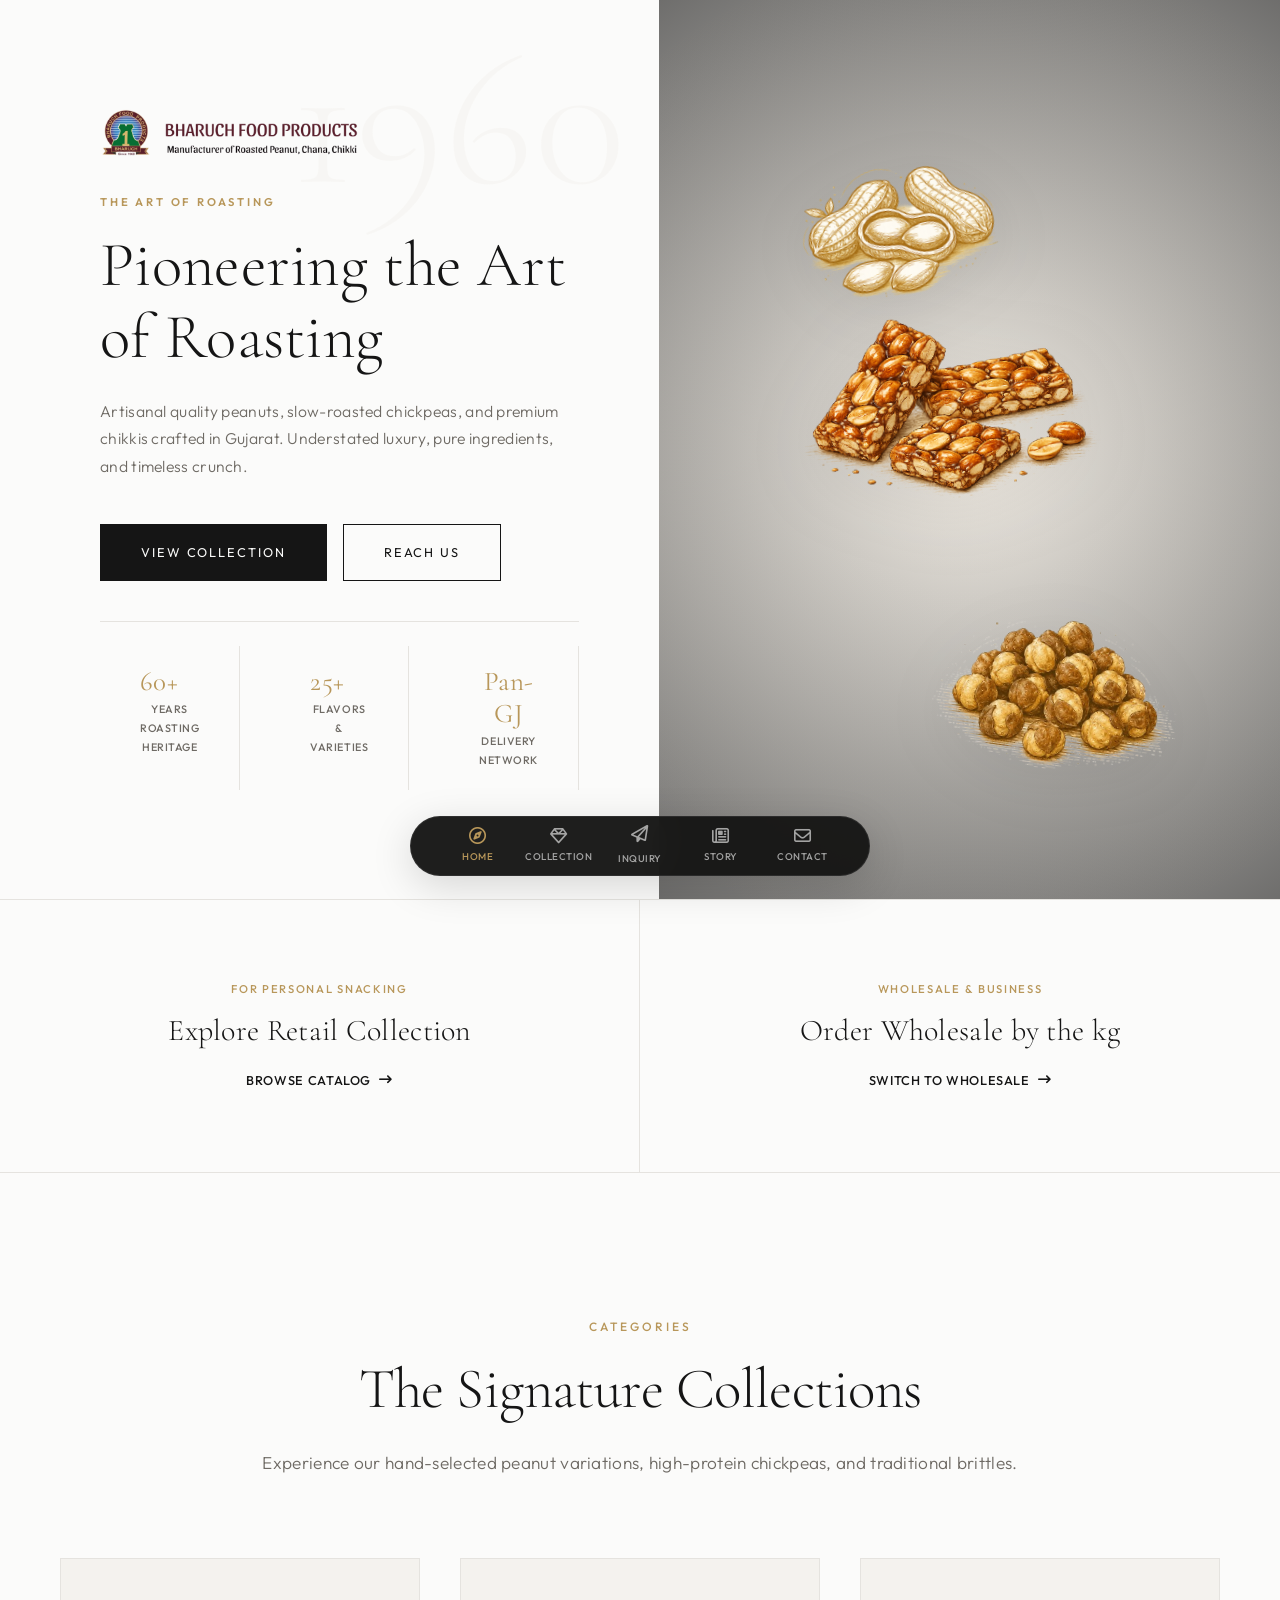
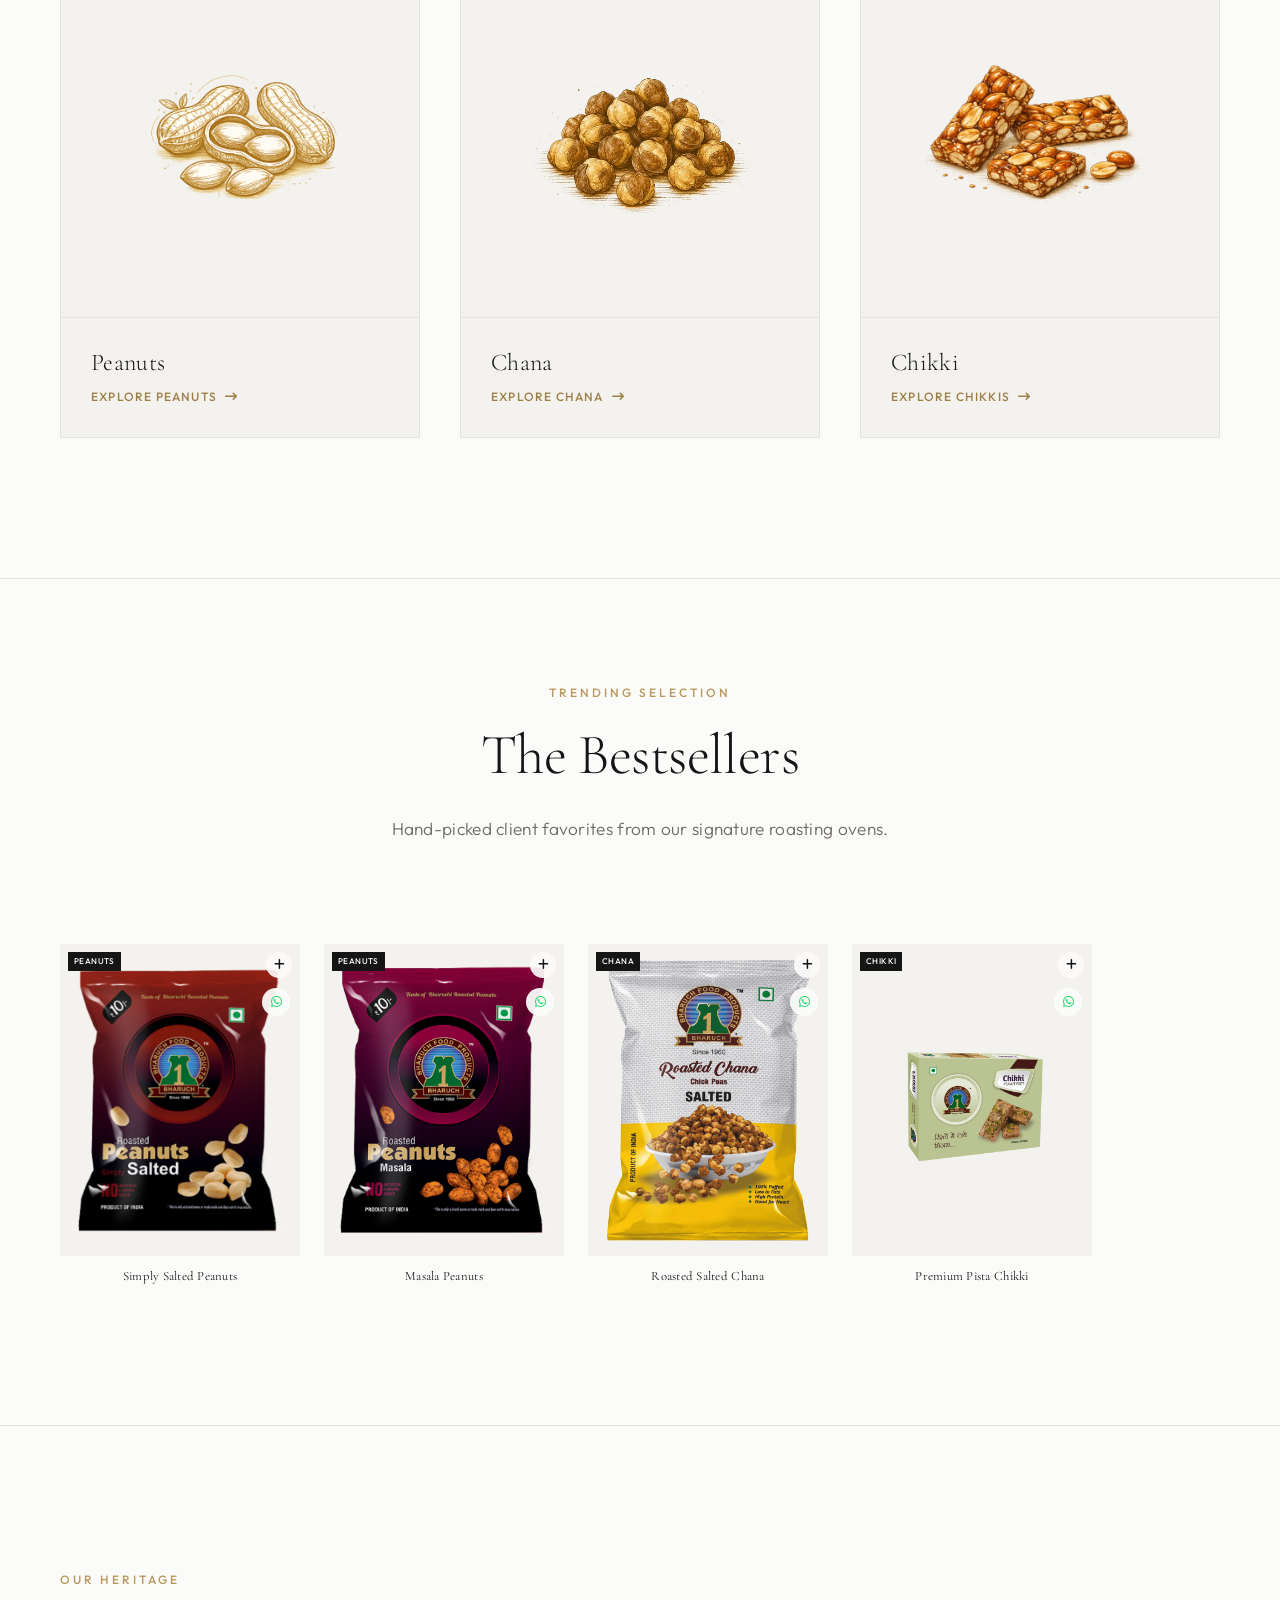
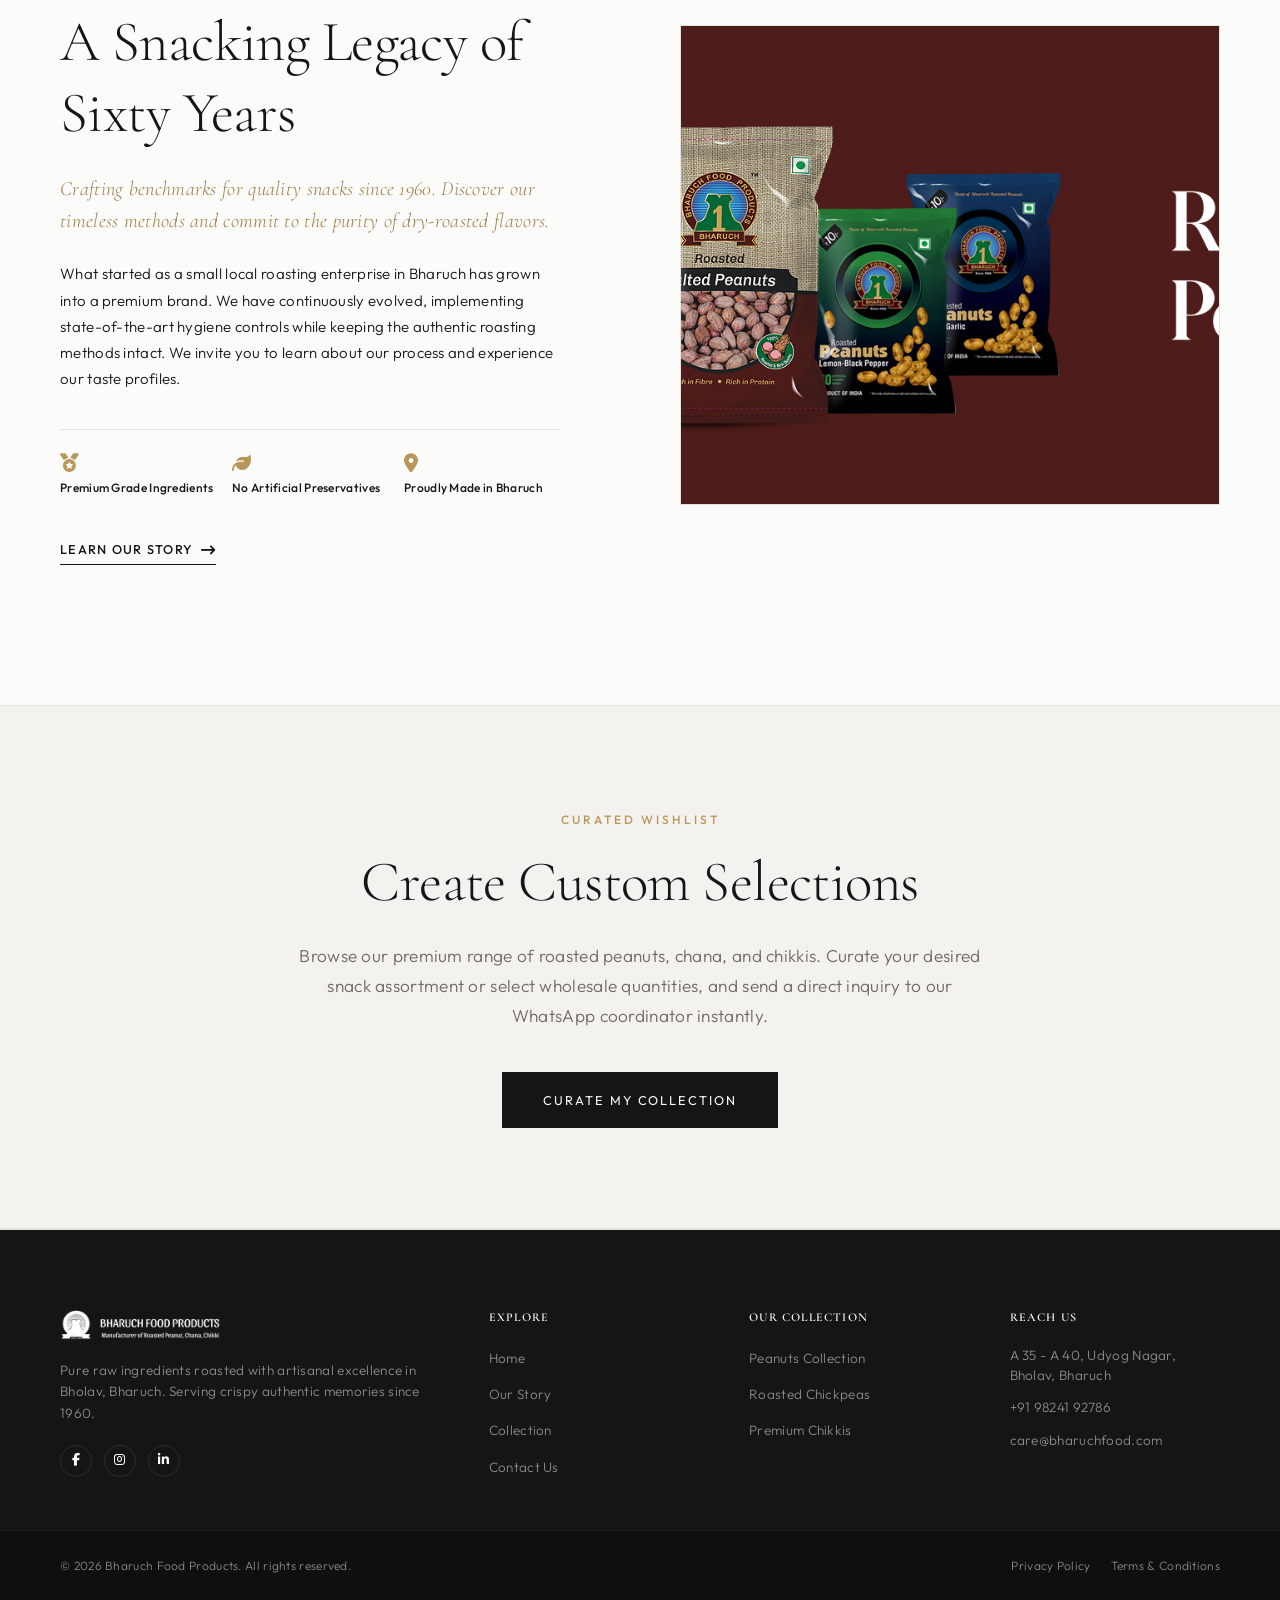
==== commit c2f90bed: "Implement Retail/Wholesale modes, quick-buy triggers, unified WhatsApp service, and brand Lookbook r" ====
--- a/index.html
+++ b/index.html
@@ -98,16 +98,53 @@
                         <a href="products.html" class="btn btn-primary ripple">View Collection</a>
                         <a href="contact.html" class="btn btn-outline-dark ripple">Reach Us</a>
                     </div>
-                </div>
-
-                <!-- Visual Carousel Panel -->
+
+                    <!-- Short Stat Strip under CTAs -->
+                    <div class="hero-stats-strip">
+                        <div class="stat-item">
+                            <span class="stat-num">60+</span>
+                            <span class="stat-lbl">Years Roasting Heritage</span>
+                        </div>
+                        <div class="stat-item">
+                            <span class="stat-num">25+</span>
+                            <span class="stat-lbl">Flavors & Varieties</span>
+                        </div>
+                        <div class="stat-item">
+                            <span class="stat-num">Pan-GJ</span>
+                            <span class="stat-lbl">Delivery Network <!-- CONFIRM WITH CLIENT --></span>
+                        </div>
+                    </div>
+                </div>
+
+                <!-- Visual Collage Panel -->
                 <div class="hero-visual-panel reveal-right">
-                    <div class="hero-carousel">
-                        <div class="carousel-slide active" style="background-image: linear-gradient(rgba(21, 21, 21, 0.15), rgba(21, 21, 21, 0.25)), url('assets/images/peanuts/peanuts-2.jpg');"></div>
-                        <div class="carousel-slide" style="background-image: linear-gradient(rgba(21, 21, 21, 0.15), rgba(21, 21, 21, 0.25)), url('assets/images/chikki/Pista-Chikki-1536x1097.png');"></div>
-                        <div class="carousel-slide" style="background-image: linear-gradient(rgba(21, 21, 21, 0.15), rgba(21, 21, 21, 0.25)), url('assets/images/chikki/dry-fruits-1536x1097.png');"></div>
-                    </div>
-                </div>
+                    <div class="hero-collage-container">
+                        <img src="assets/illustrations/peanuts-illustration.png" alt="Roasted Peanuts" class="collage-item item-peanuts">
+                        <img src="assets/illustrations/chana-illustration.png" alt="Slow Roasted Chana" class="collage-item item-chana">
+                        <img src="assets/illustrations/chikki-illustration.png" alt="Premium Chikki" class="collage-item item-chikki">
+                        <div class="collage-backdrop"></div>
+                    </div>
+                </div>
+            </div>
+        </section>
+
+        <!-- Mode-Aware CTA Banner -->
+        <section class="mode-cta-banner scroll-reveal" aria-label="Purchase Modes Selection">
+            <div class="banner-split">
+                <a href="products.html" class="banner-panel panel-retail ripple-bg">
+                    <div class="panel-content">
+                        <span class="panel-subtitle">For Personal Snacking</span>
+                        <h2 class="panel-title">Explore Retail Collection</h2>
+                        <span class="panel-link">Browse Catalog <i class="fa-solid fa-arrow-right-long"></i></span>
+                    </div>
+                </a>
+                <a href="products.html?mode=bulk" class="banner-panel panel-bulk ripple-bg">
+                    <div class="panel-content">
+                        <span class="panel-subtitle">Wholesale & Business</span>
+                        <h2 class="panel-title">Order Wholesale by the kg</h2>
+                        <span class="panel-link">Switch to Wholesale <i class="fa-solid fa-arrow-right-long"></i></span>
+                    </div>
+                </a>
             </div>
         </section>
 
@@ -124,7 +161,7 @@
                     <!-- Category 1 -->
                     <a href="products.html?category=peanuts" class="category-block reveal-up">
                         <div class="category-img-box">
-                            <img src="assets/images/peanuts/peanut.png" alt="Peanuts Collection" loading="lazy">
+                            <img src="assets/illustrations/peanuts-illustration.png" alt="Peanuts Collection" loading="lazy">
                         </div>
                         <div class="category-info">
                             <h3>Peanuts</h3>
@@ -135,7 +172,7 @@
                     <!-- Category 2 -->
                     <a href="products.html?category=chana" class="category-block reveal-up" data-delay="100">
                         <div class="category-img-box">
-                            <img src="assets/images/chana/Salted-Chana.png" alt="Chana Collection" loading="lazy">
+                            <img src="assets/illustrations/chana-illustration.png" alt="Chana Collection" loading="lazy">
                         </div>
                         <div class="category-info">
                             <h3>Chana</h3>
@@ -146,13 +183,27 @@
                     <!-- Category 3 -->
                     <a href="products.html?category=chikki" class="category-block reveal-up" data-delay="200">
                         <div class="category-img-box">
-                            <img src="assets/images/chikki/Pista-Chikki-1536x1097.png" alt="Chikki Collection" loading="lazy">
+                            <img src="assets/illustrations/chikki-illustration.png" alt="Chikki Collection" loading="lazy">
                         </div>
                         <div class="category-info">
                             <h3>Chikki</h3>
                             <span class="category-link-text">Explore Chikkis <i class="fa-solid fa-arrow-right-long"></i></span>
                         </div>
                     </a>
+                </div>
+            </div>
+        </section>
+
+        <!-- Horizontally Scrollable Bestsellers Section -->
+        <section class="bestsellers-section scroll-reveal" aria-label="Bestselling Flavors">
+            <div class="container">
+                <div class="section-header text-center">
+                    <span class="section-subtitle">Trending Selection</span>
+                    <h2 class="section-title">The Bestsellers</h2>
+                    <p class="section-desc">Hand-picked client favorites from our signature roasting ovens.</p>
+                </div>
+                <div id="bestsellers-list" class="bestsellers-row">
+                    <!-- Dynamically rendered by js/app.js -->
                 </div>
             </div>
         </section>
@@ -165,6 +216,23 @@
                     <h2 class="section-title">A Snacking Legacy of Sixty Years</h2>
                     <p class="lead">Crafting benchmarks for quality snacks since 1960. Discover our timeless methods and commit to the purity of dry-roasted flavors.</p>
                     <p>What started as a small local roasting enterprise in Bharuch has grown into a premium brand. We have continuously evolved, implementing state-of-the-art hygiene controls while keeping the authentic roasting methods intact. We invite you to learn about our process and experience our taste profiles.</p>
+                    
+                    <!-- Trust Badges Marker Grid -->
+                    <div class="trust-markers-grid">
+                        <div class="trust-marker">
+                            <i class="fa-solid fa-medal trust-icon"></i>
+                            <span class="trust-text">Premium Grade Ingredients</span>
+                        </div>
+                        <div class="trust-marker">
+                            <i class="fa-solid fa-leaf trust-icon"></i>
+                            <span class="trust-text">No Artificial Preservatives <!-- CONFIRM WITH CLIENT --></span>
+                        </div>
+                        <div class="trust-marker">
+                            <i class="fa-solid fa-location-dot trust-icon"></i>
+                            <span class="trust-text">Proudly Made in Bharuch</span>
+                        </div>
+                    </div>
+                    
                     <div style="margin-top: 40px;">
                         <a href="about.html" class="underline-link">Learn Our Story <i class="fa-solid fa-arrow-right-long"></i></a>
                     </div>
@@ -183,7 +251,7 @@
             <div class="container text-center">
                 <span class="section-subtitle">Curated Wishlist</span>
                 <h2 class="section-title">Create Custom Selections</h2>
-                <p class="section-desc" style="max-width: 700px; margin: 0 auto 40px auto;">Browse our premium range of roasted peanuts, chana, and chikkis. Curate your desired snack assortment and send a direct inquiry to our WhatsApp coordinator instantly.</p>
+                <p class="section-desc" style="max-width: 700px; margin: 0 auto 40px auto;">Browse our premium range of roasted peanuts, chana, and chikkis. Curate your desired snack assortment or select wholesale quantities, and send a direct inquiry to our WhatsApp coordinator instantly.</p>
                 <a href="products.html" class="btn btn-primary ripple">Curate My Collection</a>
             </div>
         </section>
--- a/css/style.css
+++ b/css/style.css
@@ -1856,6 +1856,503 @@
     transform: scale(1.3);
 }
 
-
-
-
+/* --- Segmented Mode Toggle Container --- */
+.mode-toggle-container {
+    display: flex;
+    background-color: var(--color-bg-secondary);
+    border: 1px solid var(--color-border);
+    border-radius: 20px;
+    padding: 3px;
+    margin-bottom: 24px;
+    width: fit-content;
+}
+
+.mode-toggle-btn {
+    background: none;
+    border: none;
+    border-radius: 17px;
+    padding: 8px 24px;
+    font-family: var(--font-body);
+    font-size: 0.85rem;
+    font-weight: 500;
+    color: var(--color-text-muted);
+    cursor: pointer;
+    transition: var(--transition-fast);
+}
+
+.mode-toggle-btn.active {
+    background-color: var(--color-primary);
+    color: var(--color-white);
+}
+
+.mode-toggle-btn:hover:not(.active) {
+    color: var(--color-primary);
+}
+
+/* --- Filter Tab Icons --- */
+.tab-icon {
+    width: 16px;
+    height: 16px;
+    object-fit: contain;
+    margin-right: 8px;
+    vertical-align: middle;
+    display: inline-block;
+    transition: transform var(--transition-fast);
+}
+
+.filter-tab:hover .tab-icon {
+    transform: scale(1.1);
+}
+
+/* --- Floating Quick Buy Action Button --- */
+.floating-quick-buy-btn {
+    position: absolute;
+    top: 40px; /* Positioned directly under wishlist toggle (32px offset) */
+    right: 8px;
+    width: 26px;
+    height: 26px;
+    border-radius: 50%;
+    background-color: rgba(251, 251, 250, 0.94);
+    color: #25d366; /* WhatsApp Green */
+    border: none;
+    display: flex;
+    align-items: center;
+    justify-content: center;
+    font-size: 0.9rem;
+    cursor: pointer;
+    transition: var(--transition-fast);
+    z-index: 10;
+}
+
+.floating-quick-buy-btn:hover {
+    background-color: #25d366;
+    color: var(--color-white);
+}
+
+/* --- Bulk Stepper & Actions (Card & Modal) --- */
+.bulk-actions-wrapper {
+    display: flex;
+    flex-direction: column;
+    gap: 8px;
+    margin-top: 10px;
+    width: 100%;
+}
+
+.bulk-stepper-container {
+    display: flex;
+    align-items: center;
+    border: 1px solid var(--color-border);
+    border-radius: 4px;
+    overflow: hidden;
+    background-color: var(--color-bg-secondary);
+}
+
+.stepper-qty-btn {
+    width: 32px;
+    height: 32px;
+    border: none;
+    background: none;
+    color: var(--color-primary);
+    font-size: 1.1rem;
+    cursor: pointer;
+    display: flex;
+    align-items: center;
+    justify-content: center;
+    transition: var(--transition-fast);
+}
+
+.stepper-qty-btn:hover {
+    background-color: rgba(21, 21, 20, 0.05);
+}
+
+.stepper-qty-input {
+    flex: 1;
+    width: 100%;
+    height: 32px;
+    border: none;
+    background: none;
+    text-align: center;
+    font-family: var(--font-body);
+    font-size: 0.9rem;
+    font-weight: 500;
+    color: var(--color-primary);
+}
+
+.stepper-qty-input::-webkit-outer-spin-button,
+.stepper-qty-input::-webkit-inner-spin-button {
+    -webkit-appearance: none;
+    margin: 0;
+}
+
+.stepper-qty-unit {
+    font-size: 0.75rem;
+    color: var(--color-text-muted);
+    padding-right: 12px;
+}
+
+.bulk-add-btn {
+    width: 100%;
+    background-color: var(--color-primary);
+    color: var(--color-white);
+    border: none;
+    border-radius: 4px;
+    padding: 8px 16px;
+    font-family: var(--font-body);
+    font-size: 0.8rem;
+    font-weight: 500;
+    text-transform: uppercase;
+    letter-spacing: 0.05em;
+    cursor: pointer;
+    transition: var(--transition-fast);
+}
+
+.bulk-add-btn:hover {
+    background-color: var(--color-accent);
+}
+
+.bulk-add-btn.added {
+    background-color: var(--color-accent);
+}
+
+/* --- Persistent Sticky Bulk Summary Bar --- */
+.bulk-summary-bar {
+    position: fixed;
+    bottom: 0;
+    left: 0;
+    right: 0;
+    background-color: rgba(21, 21, 20, 0.98);
+    backdrop-filter: blur(10px);
+    -webkit-backdrop-filter: blur(10px);
+    border-top: 1px solid rgba(255, 255, 255, 0.08);
+    padding: 16px 0;
+    color: var(--color-white);
+    z-index: 990;
+    transition: transform 0.3s cubic-bezier(0.16, 1, 0.3, 1), opacity 0.3s ease;
+    transform: translateY(0);
+    opacity: 1;
+}
+
+.bulk-summary-bar.hidden {
+    transform: translateY(100%);
+    opacity: 0;
+    pointer-events: none;
+    display: none !important;
+}
+
+.bulk-summary-container {
+    display: flex;
+    align-items: center;
+    justify-content: space-between;
+}
+
+.bulk-summary-info {
+    display: flex;
+    align-items: center;
+    gap: 16px;
+    font-family: var(--font-body);
+    font-size: 0.95rem;
+}
+
+.bulk-summary-divider {
+    opacity: 0.3;
+}
+
+.bulk-summary-info strong {
+    color: var(--color-accent);
+    font-weight: 600;
+}
+
+.btn-bulk-wa {
+    background-color: #25d366 !important;
+    border-color: #25d366 !important;
+    color: var(--color-white) !important;
+    display: flex;
+    align-items: center;
+    gap: 8px;
+    padding: 10px 24px !important;
+    font-weight: 500 !important;
+    font-size: 0.85rem !important;
+}
+
+.btn-bulk-wa:hover {
+    background-color: #1ebe57 !important;
+    border-color: #1ebe57 !important;
+}
+
+/* --- Modal Layout Adjustments --- */
+.modal-actions-container {
+    display: flex;
+    gap: 12px;
+    margin-top: 30px;
+    width: 100%;
+}
+
+.modal-actions-container .btn {
+    flex: 1;
+}
+
+.btn-order-wa {
+    background-color: #25d366 !important;
+    border-color: #25d366 !important;
+    color: var(--color-white) !important;
+    display: inline-flex;
+    align-items: center;
+    justify-content: center;
+    gap: 8px;
+}
+
+.btn-order-wa:hover {
+    background-color: #1ebe57 !important;
+    border-color: #1ebe57 !important;
+}
+
+.modal-bulk-actions {
+    display: flex;
+    flex-direction: column;
+    gap: 16px;
+    margin-top: 20px;
+    width: 100%;
+}
+
+.modal-category-icon {
+    width: 14px;
+    height: 14px;
+    object-fit: contain;
+    margin-right: 6px;
+    vertical-align: middle;
+    display: inline-block;
+}
+
+/* --- Hero Stat Strip --- */
+.hero-stats-strip {
+    display: flex;
+    gap: 30px;
+    margin-top: 40px;
+    border-top: 1px solid var(--color-border);
+    padding-top: 24px;
+    z-index: 1;
+}
+
+.hero-stats-strip .stat-item {
+    display: flex;
+    flex-direction: column;
+    align-items: flex-start;
+}
+
+.hero-stats-strip .stat-num {
+    font-family: var(--font-headings);
+    font-size: 1.8rem;
+    font-weight: 400;
+    color: var(--color-accent);
+    line-height: 1.2;
+}
+
+.hero-stats-strip .stat-lbl {
+    font-family: var(--font-body);
+    font-size: 0.72rem;
+    font-weight: 500;
+    text-transform: uppercase;
+    letter-spacing: 0.05em;
+    color: var(--color-text-muted);
+    margin-top: 2px;
+}
+
+/* --- Hero Visual Collage --- */
+.hero-collage-container {
+    position: relative;
+    width: 100%;
+    height: 100%;
+    display: flex;
+    align-items: center;
+    justify-content: center;
+    overflow: hidden;
+    background: radial-gradient(circle, var(--color-bg-secondary) 0%, rgba(245, 243, 239, 0.4) 100%);
+}
+
+.collage-backdrop {
+    position: absolute;
+    width: 140%;
+    height: 140%;
+    background: radial-gradient(circle, rgba(212, 163, 89, 0.06) 0%, transparent 70%);
+    pointer-events: none;
+    z-index: 1;
+}
+
+.collage-item {
+    position: absolute;
+    max-width: 60%;
+    height: auto;
+    filter: drop-shadow(0 15px 35px rgba(0,0,0,0.08));
+    transition: transform 0.8s cubic-bezier(0.16, 1, 0.3, 1);
+    z-index: 2;
+}
+
+.item-peanuts {
+    top: 12%;
+    left: 8%;
+    transform: rotate(-12deg) scale(0.9);
+    animation: float-peanuts 6s ease-in-out infinite alternate;
+}
+
+.item-chana {
+    bottom: 10%;
+    right: 6%;
+    transform: rotate(8deg) scale(0.95);
+    animation: float-chana 7s ease-in-out infinite alternate;
+}
+
+.item-chikki {
+    top: 32%;
+    right: 22%;
+    transform: rotate(-4deg) scale(1.15);
+    z-index: 3;
+    animation: float-chikki 5s ease-in-out infinite alternate;
+}
+
+@keyframes float-peanuts {
+    0% { transform: translateY(0) rotate(-12deg) scale(0.9); }
+    100% { transform: translateY(-12px) rotate(-10deg) scale(0.92); }
+}
+
+@keyframes float-chana {
+    0% { transform: translateY(0) rotate(8deg) scale(0.95); }
+    100% { transform: translateY(-15px) rotate(11deg) scale(0.97); }
+}
+
+@keyframes float-chikki {
+    0% { transform: translateY(0) rotate(-4deg) scale(1.15); }
+    100% { transform: translateY(-8px) rotate(-3deg) scale(1.17); }
+}
+
+/* --- Mode-Aware CTA Banner --- */
+.mode-cta-banner {
+    border-bottom: 1px solid var(--color-border);
+    background-color: var(--color-bg-primary);
+}
+
+.banner-split {
+    display: grid;
+    grid-template-columns: 1fr 1fr;
+}
+
+.banner-panel {
+    padding: 80px 60px;
+    display: flex;
+    align-items: center;
+    justify-content: center;
+    text-align: center;
+    text-decoration: none;
+    transition: background-color 0.4s ease;
+    position: relative;
+}
+
+.panel-retail {
+    border-right: 1px solid var(--color-border);
+}
+
+.panel-retail:hover,
+.panel-bulk:hover {
+    background-color: var(--color-bg-secondary);
+}
+
+.panel-content {
+    display: flex;
+    flex-direction: column;
+    align-items: center;
+}
+
+.panel-subtitle {
+    font-size: 0.75rem;
+    font-weight: 500;
+    letter-spacing: 0.15em;
+    text-transform: uppercase;
+    color: var(--color-accent);
+    margin-bottom: 12px;
+}
+
+.panel-title {
+    font-family: var(--font-headings);
+    font-size: 2rem;
+    font-weight: 300;
+    color: var(--color-primary);
+    margin: 0 0 20px 0;
+}
+
+.panel-link {
+    font-family: var(--font-body);
+    font-size: 0.85rem;
+    font-weight: 500;
+    letter-spacing: 0.05em;
+    text-transform: uppercase;
+    color: var(--color-primary);
+    display: flex;
+    align-items: center;
+    gap: 8px;
+    transition: var(--transition-fast);
+}
+
+.banner-panel:hover .panel-link {
+    color: var(--color-accent);
+    transform: translateX(4px);
+}
+
+/* --- Bestsellers Row Section --- */
+.bestsellers-section {
+    padding: 100px 0;
+    background-color: var(--color-bg-primary);
+    border-bottom: 1px solid var(--color-border);
+}
+
+.bestsellers-row {
+    display: flex;
+    gap: 24px;
+    overflow-x: auto;
+    padding: 20px 0 40px 0;
+    scroll-behavior: smooth;
+    scrollbar-width: none;
+}
+
+.bestsellers-row::-webkit-scrollbar {
+    display: none;
+}
+
+.bestsellers-row .product-card {
+    flex: 0 0 240px;
+    box-sizing: border-box;
+}
+
+/* --- Trust Badges Teaser Overlay --- */
+.trust-markers-grid {
+    display: grid;
+    grid-template-columns: repeat(3, 1fr);
+    gap: 16px;
+    margin-top: 36px;
+    border-top: 1px solid var(--color-border);
+    padding-top: 24px;
+}
+
+.trust-marker {
+    display: flex;
+    flex-direction: column;
+    align-items: flex-start;
+    gap: 8px;
+}
+
+.trust-icon {
+    font-size: 1.25rem;
+    color: var(--color-accent);
+}
+
+.trust-text {
+    font-family: var(--font-body);
+    font-size: 0.8rem;
+    font-weight: 500;
+    color: var(--color-primary);
+    line-height: 1.35;
+}
+
+
+
+
+
+
--- a/css/responsive.css
+++ b/css/responsive.css
@@ -123,6 +123,94 @@
         flex: 1;
         padding: 14px 10px;
         font-size: 0.75rem;
+    }
+
+    /* Mobile collage and stats strip visual updates */
+    .hero-stats-strip {
+        justify-content: center;
+        gap: 20px !important;
+        margin-top: 32px !important;
+        width: 100%;
+    }
+
+    .hero-stats-strip .stat-item {
+        align-items: center !important;
+    }
+
+    .hero-stats-strip .stat-num {
+        font-size: 1.5rem !important;
+    }
+
+    .hero-stats-strip .stat-lbl {
+        font-size: 0.65rem !important;
+        text-align: center;
+    }
+
+    .hero-collage-container {
+        height: 340px !important;
+    }
+
+    .collage-item {
+        max-width: 48% !important;
+    }
+
+    .item-peanuts {
+        top: 10% !important;
+        left: 6% !important;
+    }
+
+    .item-chana {
+        bottom: 8% !important;
+        right: 4% !important;
+    }
+
+    .item-chikki {
+        top: 25% !important;
+        right: 22% !important;
+    }
+
+    /* Mode CTA banner mobile layout */
+    .banner-split {
+        grid-template-columns: 1fr !important;
+    }
+
+    .banner-panel {
+        padding: 50px 24px !important;
+    }
+
+    .panel-retail {
+        border-right: none !important;
+        border-bottom: 1px solid var(--color-border);
+    }
+
+    .panel-title {
+        font-size: 1.6rem !important;
+        margin-bottom: 12px !important;
+    }
+
+    /* Bestsellers section mobile spacing */
+    .bestsellers-section {
+        padding: 60px 0 !important;
+    }
+
+    .bestsellers-row {
+        padding-left: 16px !important;
+        padding-right: 16px !important;
+        gap: 16px !important;
+    }
+
+    /* Trust badges grid layout */
+    .trust-markers-grid {
+        grid-template-columns: 1fr !important;
+        gap: 20px !important;
+        margin-top: 30px !important;
+        padding-top: 20px !important;
+        align-items: center;
+    }
+
+    .trust-marker {
+        align-items: center !important;
+        text-align: center;
     }
 
     /* Enforce vertical scrolling 2-column grid layout for portrait cards on mobile */
@@ -354,6 +442,34 @@
         color: var(--color-primary);
         border-color: #151514;
     }
+
+    /* Mobile Overrides for new retail/bulk features */
+    .mode-toggle-container {
+        margin: 0 auto 24px auto !important;
+    }
+
+    .floating-quick-buy-btn {
+        width: 28px !important;
+        height: 28px !important;
+        top: 44px !important;
+        right: 10px !important;
+        font-size: 0.85rem !important;
+    }
+
+    .bulk-summary-bar {
+        bottom: 60px !important; /* Positions above bottom navbar */
+        padding: 12px 0 !important;
+    }
+
+    .bulk-summary-info {
+        font-size: 0.85rem !important;
+        gap: 10px !important;
+    }
+
+    .btn-bulk-wa {
+        padding: 8px 16px !important;
+        font-size: 0.75rem !important;
+    }
 }
 
 @media (max-width: 480px) {
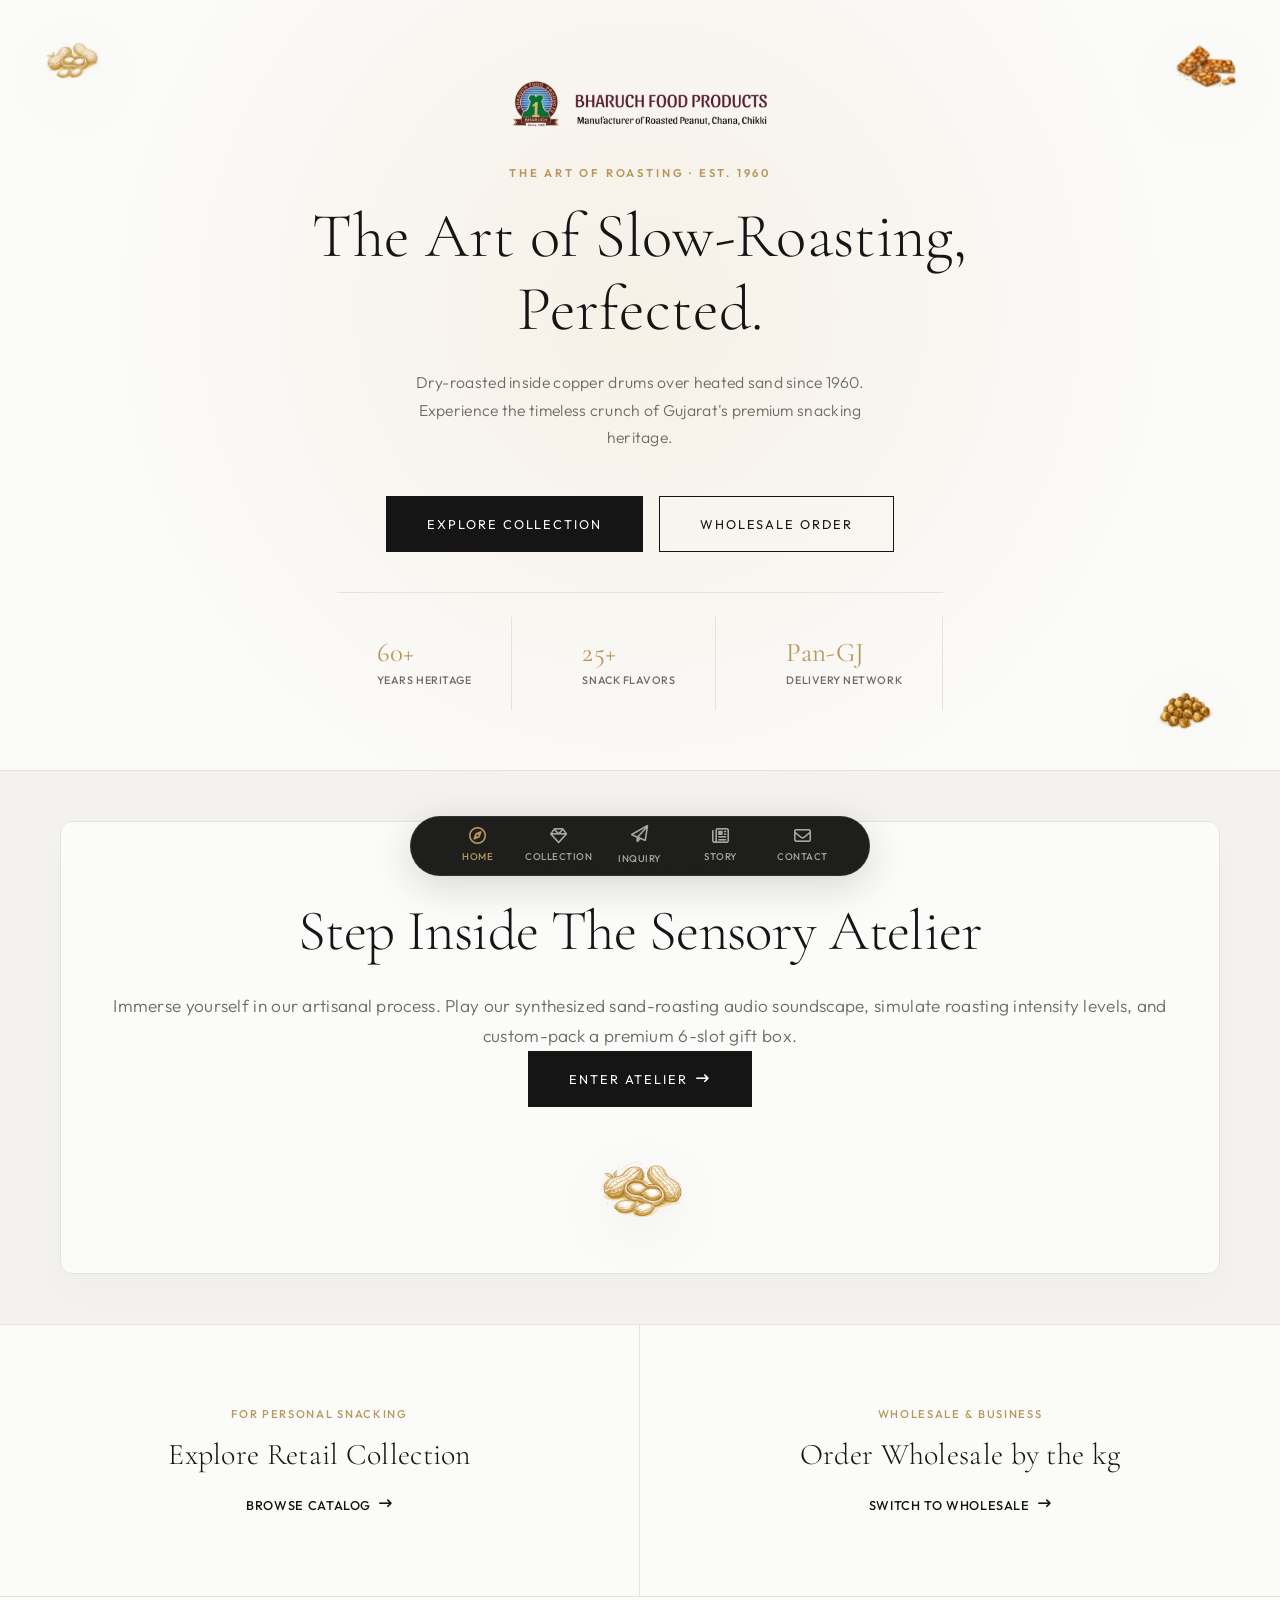
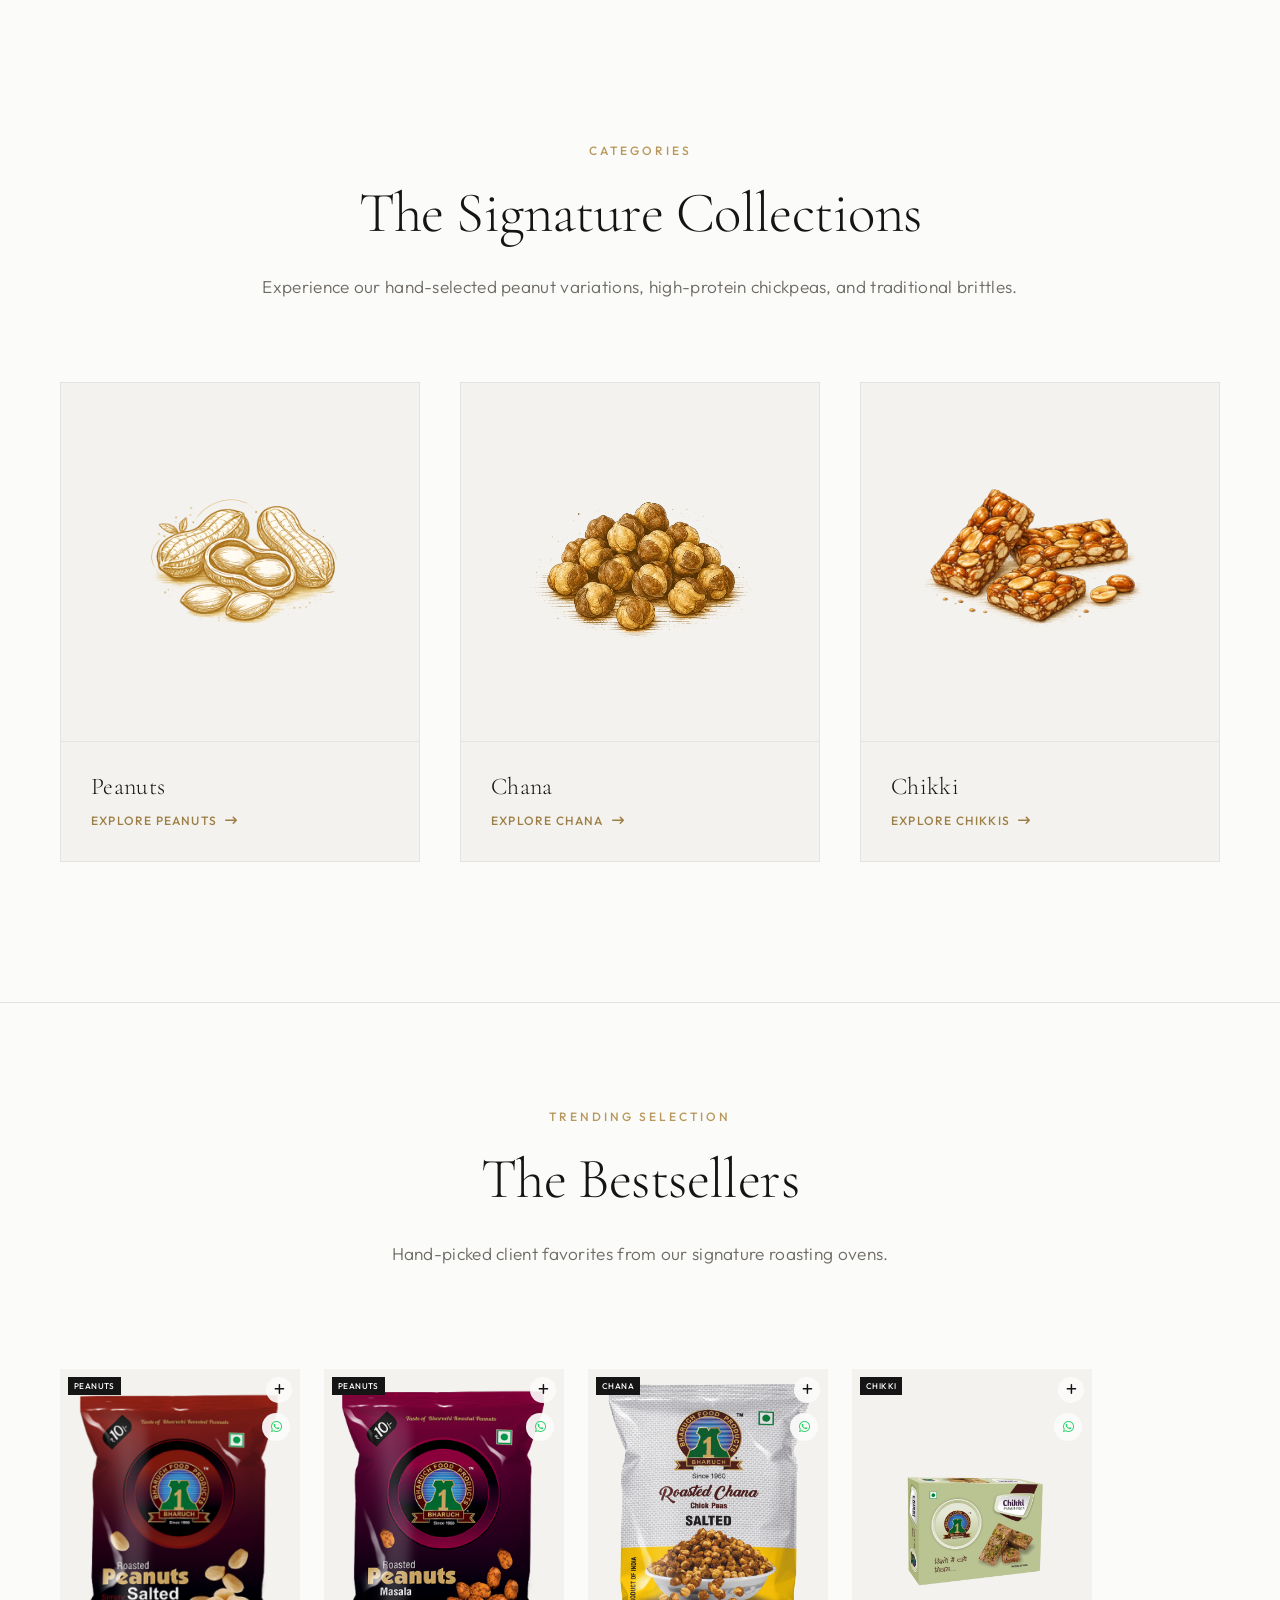
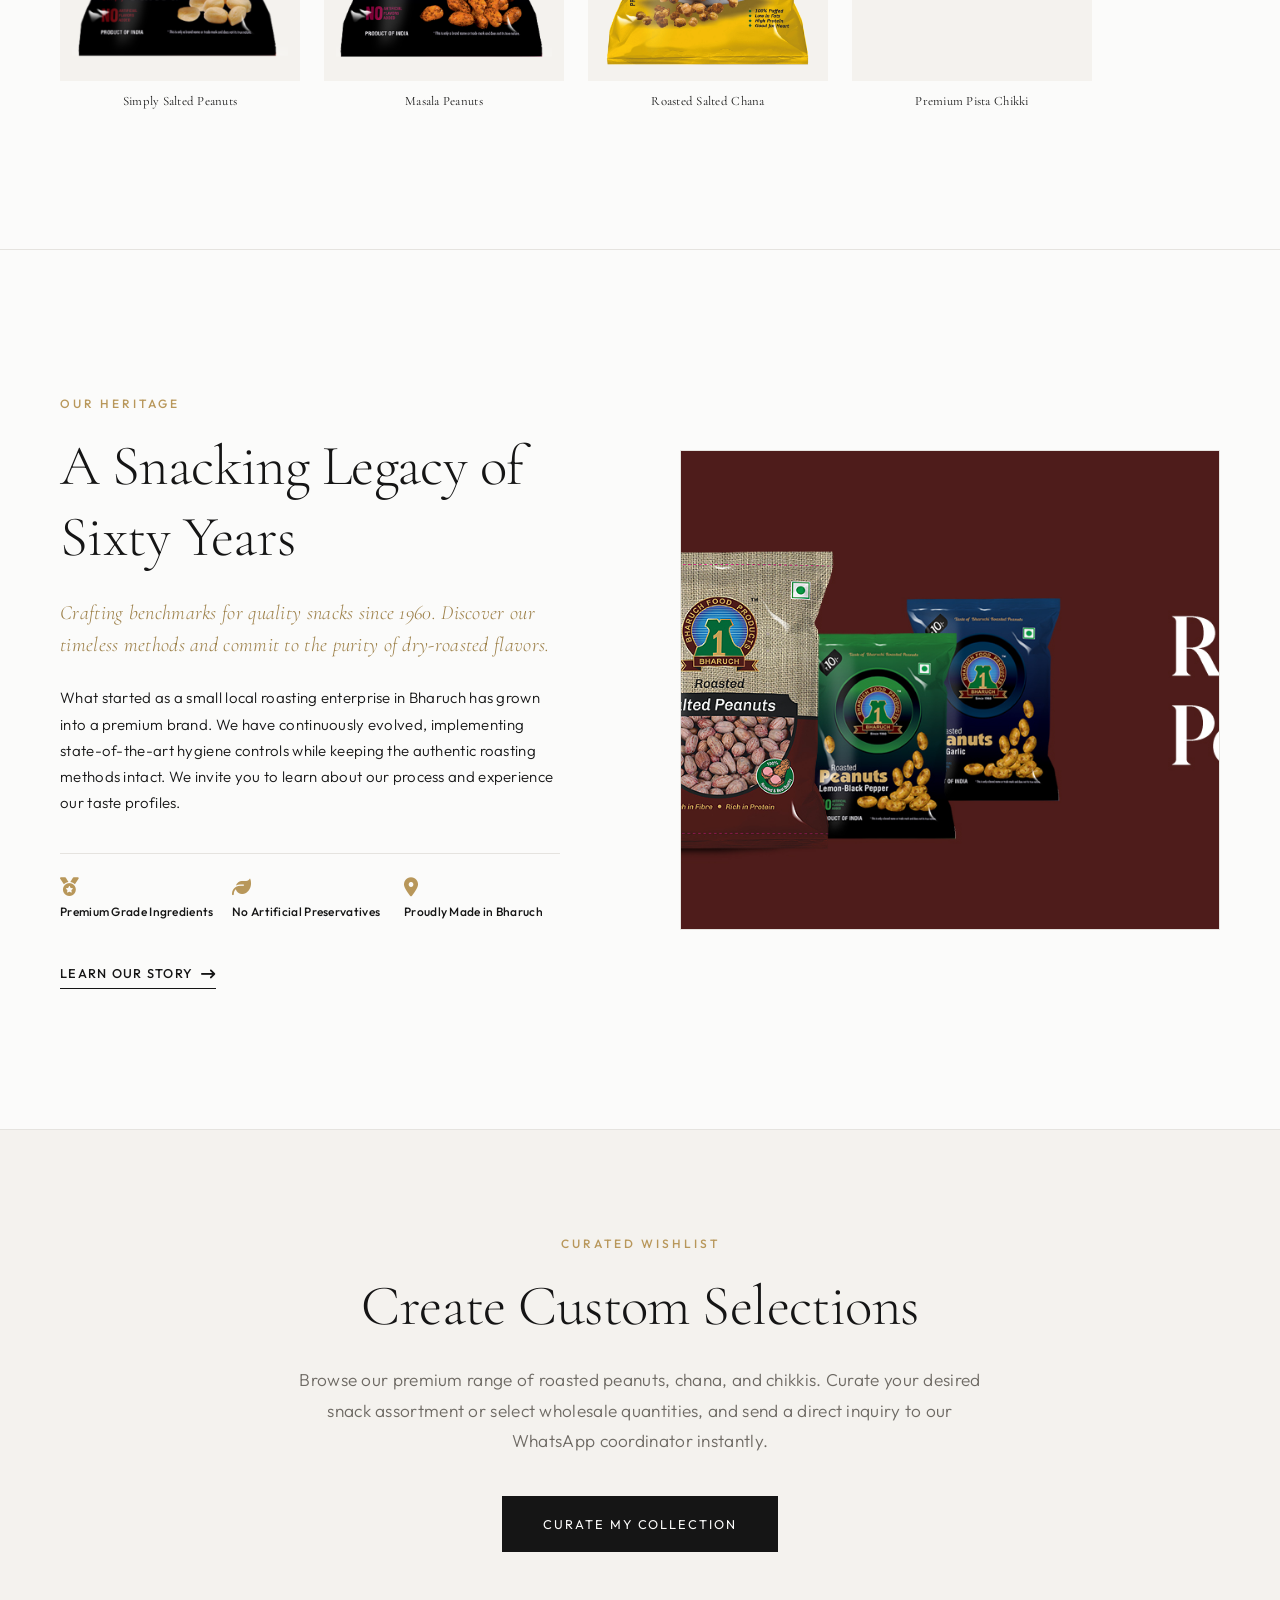
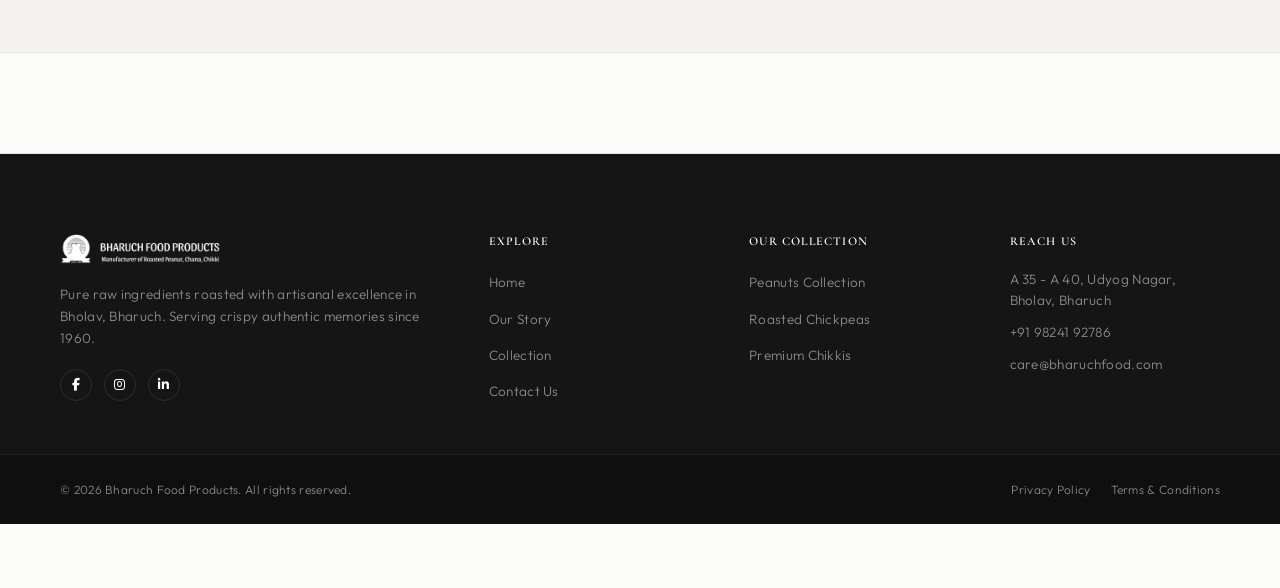
==== commit 5590b4d6: "Redesign Home Page into centered cinematic storefront with floating corner illustrations and add Sen" ====
--- a/index.html
+++ b/index.html
@@ -78,51 +78,62 @@
     </nav>
 
     <main class="app-main-content">
-        <!-- Editorial Split Hero Section -->
-        <section id="home-hero" class="editorial-hero" aria-label="Welcome Screen">
-            <div class="hero-split-grid">
-                <!-- Text Panel -->
-                <div class="hero-text-panel reveal-left">
-                    <img src="assets/logo/site-logo-768x143.png" alt="Bharuch Food Logo" class="hero-brand-logo">
-                    <div class="brand-badge">THE ART OF ROASTING</div>
-                    <div class="heritage-year">1960</div>
-                    
-                    <h1 class="hero-main-title">Pioneering the Art of Roasting</h1>
-                    
-                    <p class="hero-desc">
-                        Artisanal quality peanuts, slow-roasted chickpeas, and premium chikkis crafted in Gujarat. 
-                        Understated luxury, pure ingredients, and timeless crunch.
-                    </p>
-                    
-                    <div class="hero-action-buttons">
-                        <a href="products.html" class="btn btn-primary ripple">View Collection</a>
-                        <a href="contact.html" class="btn btn-outline-dark ripple">Reach Us</a>
-                    </div>
-
-                    <!-- Short Stat Strip under CTAs -->
-                    <div class="hero-stats-strip">
-                        <div class="stat-item">
-                            <span class="stat-num">60+</span>
-                            <span class="stat-lbl">Years Roasting Heritage</span>
-                        </div>
-                        <div class="stat-item">
-                            <span class="stat-num">25+</span>
-                            <span class="stat-lbl">Flavors & Varieties</span>
-                        </div>
-                        <div class="stat-item">
-                            <span class="stat-num">Pan-GJ</span>
-                            <span class="stat-lbl">Delivery Network <!-- CONFIRM WITH CLIENT --></span>
-                        </div>
-                    </div>
-                </div>
-
-                <!-- Visual Collage Panel -->
-                <div class="hero-visual-panel reveal-right">
-                    <div class="hero-collage-container">
-                        <img src="assets/illustrations/peanuts-illustration.png" alt="Roasted Peanuts" class="collage-item item-peanuts">
-                        <img src="assets/illustrations/chana-illustration.png" alt="Slow Roasted Chana" class="collage-item item-chana">
-                        <img src="assets/illustrations/chikki-illustration.png" alt="Premium Chikki" class="collage-item item-chikki">
-                        <div class="collage-backdrop"></div>
+        <!-- Cinematic Centered Hero Section -->
+        <section id="home-hero" class="cinematic-hero" aria-label="Welcome Screen">
+            <!-- Background Radial Lighting and Decorative Floating Collage Elements -->
+            <div class="hero-radial-backdrop"></div>
+            <div class="hero-floating-collage">
+                <img src="assets/illustrations/peanuts-illustration.png" alt="Peanuts Decor" class="floating-decor item-peanuts">
+                <img src="assets/illustrations/chana-illustration.png" alt="Chana Decor" class="floating-decor item-chana">
+                <img src="assets/illustrations/chikki-illustration.png" alt="Chikki Decor" class="floating-decor item-chikki">
+            </div>
+
+            <div class="hero-content container text-center reveal-up">
+                <img src="assets/logo/site-logo-768x143.png" alt="Bharuch Food Logo" class="hero-brand-logo">
+                <span class="brand-badge">The Art of Roasting · Est. 1960</span>
+                
+                <h1 class="hero-main-title">The Art of Slow-Roasting,<br>Perfected.</h1>
+                
+                <p class="hero-desc">
+                    Dry-roasted inside copper drums over heated sand since 1960. 
+                    Experience the timeless crunch of Gujarat's premium snacking heritage.
+                </p>
+                
+                <div class="hero-action-buttons">
+                    <a href="products.html" class="btn btn-primary ripple">Explore Collection</a>
+                    <a href="products.html?mode=bulk" class="btn btn-outline-dark ripple">Wholesale Order</a>
+                </div>
+
+                <!-- Short Stat Strip under CTAs -->
+                <div class="hero-stats-strip">
+                    <div class="stat-item">
+                        <span class="stat-num">60+</span>
+                        <span class="stat-lbl">Years Heritage</span>
+                    </div>
+                    <div class="stat-item">
+                        <span class="stat-num">25+</span>
+                        <span class="stat-lbl">Snack Flavors</span>
+                    </div>
+                    <div class="stat-item">
+                        <span class="stat-num">Pan-GJ</span>
+                        <span class="stat-lbl">Delivery Network</span>
+                    </div>
+                </div>
+            </div>
+        </section>
+
+        <!-- Atelier Experience Promo Section -->
+        <section class="atelier-promo-section scroll-reveal" aria-label="Sensory Atelier Experience">
+            <div class="container">
+                <div class="atelier-promo-card">
+                    <div class="promo-left">
+                        <span class="section-subtitle">Interactive Workshop</span>
+                        <h2 class="section-title">Step Inside The Sensory Atelier</h2>
+                        <p class="section-desc">Immerse yourself in our artisanal process. Play our synthesized sand-roasting audio soundscape, simulate roasting intensity levels, and custom-pack a premium 6-slot gift box.</p>
+                        <a href="atelier.html" class="btn btn-primary ripple">Enter Atelier <i class="fa-solid fa-arrow-right-long" style="margin-left: 8px;"></i></a>
+                    </div>
+                    <div class="promo-right">
+                        <img src="assets/illustrations/peanuts-illustration.png" alt="Atelier Visual" class="promo-illustration">
                     </div>
                 </div>
             </div>
--- a/css/style.css
+++ b/css/style.css
@@ -27,6 +27,7 @@
     
     --header-height: 80px;
     --scroll-progress: 0%;
+    --nav-rendered-height: 64px;
 }
 
 /* ==========================================================================
@@ -42,6 +43,7 @@
     scroll-behavior: auto;
     font-size: 15px;
     background-color: var(--color-bg-primary);
+    overflow-x: hidden;
 }
 
 body {
@@ -53,6 +55,10 @@
     letter-spacing: 0.02em;
     overflow-x: hidden;
     -webkit-font-smoothing: antialiased;
+}
+
+main, .app-main-content {
+    padding-bottom: calc(var(--nav-rendered-height) + 16px) !important;
 }
 
 a {
@@ -159,7 +165,7 @@
 /* Page Headers (Multi-page Title blocks) */
 .page-header {
     background-color: var(--color-bg-secondary);
-    padding: 120px 0 80px 0;
+    padding: 80px 0 50px 0;
     border-bottom: 1px solid var(--color-border);
 }
 
@@ -1821,7 +1827,7 @@
     height: 100%;
     position: relative;
     overflow: hidden;
-    background-color: var(--color-primary);
+    background-color: transparent !important;
 }
 
 /* Home Inquiry promo section */
@@ -2017,7 +2023,7 @@
 /* --- Persistent Sticky Bulk Summary Bar --- */
 .bulk-summary-bar {
     position: fixed;
-    bottom: 0;
+    bottom: calc(var(--nav-rendered-height) + 8px) !important;
     left: 0;
     right: 0;
     background-color: rgba(21, 21, 20, 0.98);
@@ -2351,8 +2357,646 @@
     line-height: 1.35;
 }
 
-
-
-
-
-
+/* --- Heritage Hero Banner (about.html) --- */
+.about-hero-banner {
+    position: relative;
+    height: 60vh;
+    min-height: 400px;
+    display: flex;
+    align-items: center;
+    justify-content: center;
+    overflow: hidden;
+}
+
+.about-hero-bg {
+    position: absolute;
+    top: 0;
+    left: 0;
+    width: 100%;
+    height: 100%;
+    background-size: cover;
+    background-position: center;
+    filter: brightness(0.85);
+    z-index: 1;
+}
+
+.about-hero-content {
+    position: relative;
+    z-index: 2;
+    color: var(--color-white);
+    max-width: 800px;
+    padding: 0 20px;
+}
+
+.est-badge {
+    display: inline-block;
+    color: var(--color-accent);
+    font-family: var(--font-body);
+    font-size: 0.85rem;
+    font-weight: 500;
+    text-transform: uppercase;
+    letter-spacing: 0.15em;
+    margin-bottom: 16px;
+}
+
+.about-hero-title {
+    font-family: var(--font-headings);
+    font-size: 3rem;
+    font-weight: 300;
+    line-height: 1.2;
+    margin-bottom: 16px;
+}
+
+.about-hero-subtitle {
+    font-family: var(--font-body);
+    font-size: 1.1rem;
+    font-weight: 300;
+    opacity: 0.9;
+}
+
+/* --- Three-Beat Narrative --- */
+.narrative-section {
+    padding: 100px 0;
+    background-color: var(--color-bg-primary);
+}
+
+.narrative-row {
+    margin-bottom: 80px;
+    align-items: center;
+    gap: 60px;
+}
+
+.narrative-row:last-child {
+    margin-bottom: 0;
+}
+
+.narrative-img-box {
+    width: 100%;
+    border-radius: 8px;
+    overflow: hidden;
+    background-color: var(--color-bg-secondary);
+    box-shadow: 0 20px 40px rgba(0, 0, 0, 0.04);
+}
+
+.narrative-img-box img {
+    width: 100%;
+    height: auto;
+    object-fit: cover;
+}
+
+.narrative-text {
+    display: flex;
+    flex-direction: column;
+}
+
+.beat-num {
+    font-family: var(--font-body);
+    font-size: 0.75rem;
+    font-weight: 500;
+    text-transform: uppercase;
+    letter-spacing: 0.15em;
+    color: var(--color-accent);
+    margin-bottom: 12px;
+}
+
+.narrative-text h3 {
+    font-family: var(--font-headings);
+    font-size: 2.2rem;
+    font-weight: 300;
+    color: var(--color-primary);
+    margin-bottom: 20px;
+}
+
+.narrative-text p {
+    font-family: var(--font-body);
+    font-size: 0.95rem;
+    color: var(--color-text-muted);
+    line-height: 1.8;
+}
+
+/* --- Pull Quote --- */
+.pull-quote-section {
+    padding: 100px 0;
+    background-color: var(--color-bg-secondary);
+    border-top: 1px solid var(--color-border);
+    border-bottom: 1px solid var(--color-border);
+}
+
+.pull-quote {
+    font-family: var(--font-headings);
+    font-size: 2.2rem;
+    font-style: italic;
+    font-weight: 300;
+    color: var(--color-primary);
+    line-height: 1.4;
+    max-width: 800px;
+    margin: 0 auto 16px auto;
+}
+
+.quote-author {
+    font-family: var(--font-body);
+    font-size: 0.85rem;
+    font-weight: 500;
+    text-transform: uppercase;
+    letter-spacing: 0.1em;
+    color: var(--color-text-muted);
+}
+
+/* --- Trust Section Badge Row spacing --- */
+.about-trust-section {
+    padding: 80px 0;
+    background-color: var(--color-bg-primary);
+    border-bottom: 1px solid var(--color-border);
+}
+
+/* --- Reach Us CTA Footer --- */
+.about-footer-link {
+    padding: 100px 0;
+    background-color: var(--color-bg-primary);
+}
+
+.about-footer-link p {
+    font-family: var(--font-body);
+    font-size: 1.1rem;
+    color: var(--color-text-muted);
+    margin-bottom: 24px;
+}
+
+/* --- Sensory Atelier Page Styles --- */
+.atelier-section {
+    padding: 80px 0;
+    background-color: var(--color-bg-primary);
+}
+
+.atelier-left-panel,
+.atelier-right-panel {
+    display: flex;
+    flex-direction: column;
+    gap: 32px;
+}
+
+/* Soundscape Box */
+.soundscape-box,
+.roast-dial-box,
+.crate-builder-box {
+    background-color: var(--color-bg-secondary);
+    border: 1px solid var(--color-border);
+    border-radius: 8px;
+    padding: 36px;
+    box-shadow: 0 10px 30px rgba(0, 0, 0, 0.02);
+}
+
+.soundscape-header,
+.roast-dial-header,
+.crate-title-row {
+    display: flex;
+    align-items: center;
+    gap: 12px;
+    margin-bottom: 16px;
+}
+
+.soundscape-icon,
+.roast-icon,
+.crate-icon {
+    font-size: 1.25rem;
+    color: var(--color-accent);
+}
+
+.soundscape-header h3,
+.roast-dial-header h3,
+.crate-header h3 {
+    font-family: var(--font-headings);
+    font-size: 1.6rem;
+    font-weight: 300;
+    color: var(--color-primary);
+    margin: 0;
+}
+
+.soundscape-box p,
+.roast-dial-box p,
+.crate-builder-box p {
+    font-family: var(--font-body);
+    font-size: 0.95rem;
+    color: var(--color-text-muted);
+    line-height: 1.6;
+    margin-bottom: 24px;
+}
+
+.soundscape-controls {
+    display: flex;
+    align-items: center;
+    gap: 20px;
+}
+
+/* Audio Visualization */
+.soundscape-visualization {
+    display: flex;
+    align-items: flex-end;
+    gap: 4px;
+    height: 24px;
+    opacity: 0.3;
+    transition: opacity 0.3s ease;
+}
+
+.soundscape-visualization.active {
+    opacity: 1;
+}
+
+.viz-bar {
+    width: 3px;
+    height: 100%;
+    background-color: var(--color-accent);
+    border-radius: 2px;
+}
+
+.soundscape-visualization.active .viz-bar:nth-child(1) { animation: sound-bounce 0.8s ease-in-out infinite alternate; }
+.soundscape-visualization.active .viz-bar:nth-child(2) { animation: sound-bounce 0.5s ease-in-out infinite alternate 0.2s; }
+.soundscape-visualization.active .viz-bar:nth-child(3) { animation: sound-bounce 0.7s ease-in-out infinite alternate 0.1s; }
+.soundscape-visualization.active .viz-bar:nth-child(4) { animation: sound-bounce 0.6s ease-in-out infinite alternate 0.3s; }
+
+@keyframes sound-bounce {
+    0% { height: 20%; }
+    100% { height: 100%; }
+}
+
+/* Roast Simulator Slider */
+.slider-wrapper {
+    margin-bottom: 30px;
+}
+
+.slider-labels {
+    display: flex;
+    justify-content: space-between;
+    font-family: var(--font-body);
+    font-size: 0.85rem;
+    font-weight: 500;
+    color: var(--color-primary);
+    margin-bottom: 12px;
+    text-transform: uppercase;
+    letter-spacing: 0.05em;
+}
+
+input[type="range"]#roast-range {
+    width: 100%;
+    -webkit-appearance: none;
+    background: var(--color-border);
+    height: 4px;
+    border-radius: 2px;
+    outline: none;
+}
+
+input[type="range"]#roast-range::-webkit-slider-thumb {
+    -webkit-appearance: none;
+    width: 20px;
+    height: 20px;
+    border-radius: 50%;
+    background: var(--color-accent);
+    cursor: pointer;
+    transition: transform 0.1s ease;
+}
+
+input[type="range"]#roast-range::-webkit-slider-thumb:hover {
+    transform: scale(1.15);
+}
+
+.roast-info-display {
+    border-top: 1px solid var(--color-border);
+    padding-top: 24px;
+    display: flex;
+    flex-direction: column;
+    gap: 16px;
+    transition: filter 0.2s ease, opacity 0.2s ease;
+}
+
+.roast-info-display.reveal-blur-item {
+    filter: blur(4px);
+    opacity: 0.6;
+}
+
+.roast-metric-row {
+    display: flex;
+    align-items: flex-start;
+    gap: 16px;
+}
+
+.metric-label {
+    font-family: var(--font-body);
+    font-size: 0.8rem;
+    font-weight: 600;
+    text-transform: uppercase;
+    letter-spacing: 0.05em;
+    color: var(--color-accent);
+    min-width: 110px;
+}
+
+.metric-value {
+    font-family: var(--font-body);
+    font-size: 0.95rem;
+    color: var(--color-primary);
+    line-height: 1.5;
+}
+
+/* Crate Builder Box */
+.crate-header {
+    display: flex;
+    justify-content: space-between;
+    align-items: center;
+    border-bottom: 1px solid var(--color-border);
+    padding-bottom: 16px;
+    margin-bottom: 24px;
+}
+
+.crate-counter {
+    font-family: var(--font-body);
+    font-size: 0.85rem;
+    font-weight: 600;
+    color: var(--color-accent);
+    background-color: var(--color-bg-primary);
+    padding: 6px 14px;
+    border-radius: 20px;
+    border: 1px solid var(--color-border);
+}
+
+.crate-visual-grid {
+    display: grid;
+    grid-template-columns: repeat(3, 1fr);
+    gap: 16px;
+    margin-bottom: 36px;
+}
+
+.crate-slot {
+    aspect-ratio: 1;
+    border: 1px dashed var(--color-border);
+    border-radius: 6px;
+    background-color: var(--color-bg-primary);
+    display: flex;
+    align-items: center;
+    justify-content: center;
+    position: relative;
+    overflow: hidden;
+    transition: var(--transition-fast);
+}
+
+.crate-slot.filled {
+    border-style: solid;
+    border-color: var(--color-accent);
+}
+
+.slot-placeholder {
+    font-size: 1.5rem;
+    color: var(--color-text-muted);
+    font-weight: 300;
+}
+
+.crate-item-img {
+    width: 100%;
+    height: 100%;
+    object-fit: cover;
+}
+
+.remove-slot-item {
+    position: absolute;
+    top: 4px;
+    right: 4px;
+    width: 20px;
+    height: 20px;
+    border-radius: 50%;
+    background-color: rgba(0,0,0,0.6);
+    color: var(--color-white);
+    border: none;
+    font-size: 0.7rem;
+    display: flex;
+    align-items: center;
+    justify-content: center;
+    cursor: pointer;
+    opacity: 0;
+    transition: opacity 0.2s ease;
+}
+
+.crate-slot:hover .remove-slot-item {
+    opacity: 1;
+}
+
+/* Selector list */
+.crate-selector-section h4 {
+    font-family: var(--font-body);
+    font-size: 0.85rem;
+    font-weight: 600;
+    text-transform: uppercase;
+    letter-spacing: 0.05em;
+    color: var(--color-primary);
+    margin-bottom: 16px;
+}
+
+.crate-items-selector {
+    display: flex;
+    flex-direction: column;
+    gap: 12px;
+    max-height: 320px;
+    overflow-y: auto;
+    padding-right: 8px;
+    margin-bottom: 30px;
+}
+
+.crate-selector-item {
+    display: flex;
+    align-items: center;
+    gap: 16px;
+    padding: 12px;
+    background-color: var(--color-bg-primary);
+    border: 1px solid var(--color-border);
+    border-radius: 6px;
+}
+
+.crate-item-thumb {
+    width: 48px;
+    height: 48px;
+    object-fit: cover;
+    border-radius: 4px;
+    background-color: var(--color-bg-secondary);
+}
+
+.crate-item-details {
+    flex: 1;
+    display: flex;
+    flex-direction: column;
+    gap: 2px;
+}
+
+.crate-item-name {
+    font-family: var(--font-body);
+    font-size: 0.9rem;
+    font-weight: 500;
+    color: var(--color-primary);
+}
+
+.crate-item-pack {
+    font-family: var(--font-body);
+    font-size: 0.75rem;
+    color: var(--color-text-muted);
+}
+
+.btn-add-crate {
+    background: none;
+    border: 1px solid var(--color-accent);
+    color: var(--color-accent);
+    padding: 6px 12px;
+    font-family: var(--font-body);
+    font-size: 0.75rem;
+    font-weight: 500;
+    border-radius: 4px;
+    cursor: pointer;
+    transition: var(--transition-fast);
+}
+
+.btn-add-crate:hover {
+    background-color: var(--color-accent);
+    color: var(--color-white);
+}
+
+.btn-add-crate:disabled {
+    border-color: var(--color-border);
+    color: var(--color-text-muted);
+    cursor: not-allowed;
+}
+
+.btn-block {
+    width: 100%;
+}
+
+/* --- Cinematic Centered Hero --- */
+.cinematic-hero {
+    position: relative;
+    width: 100%;
+    min-height: 100vh;
+    display: flex;
+    align-items: center;
+    justify-content: center;
+    overflow: hidden;
+    background-color: var(--color-bg-primary);
+    border-bottom: 1px solid var(--color-border);
+    padding: 120px 0 80px 0;
+}
+
+.hero-radial-backdrop {
+    position: absolute;
+    top: 0;
+    left: 0;
+    width: 100%;
+    height: 100%;
+    background: radial-gradient(circle at 50% 50%, rgba(212, 163, 89, 0.08) 0%, transparent 65%);
+    pointer-events: none;
+    z-index: 1;
+}
+
+.hero-content {
+    position: relative;
+    z-index: 3;
+    max-width: 800px;
+    display: flex;
+    flex-direction: column;
+    align-items: center;
+}
+
+.hero-floating-collage {
+    position: absolute;
+    top: 0;
+    left: 0;
+    width: 100%;
+    height: 100%;
+    pointer-events: none;
+    z-index: 2;
+}
+
+.floating-decor {
+    position: absolute;
+    max-width: 250px;
+    height: auto;
+    filter: drop-shadow(0 15px 35px rgba(0,0,0,0.06));
+    transition: transform 0.8s ease-out;
+}
+
+.floating-decor.item-peanuts {
+    top: 15%;
+    left: 8%;
+    transform: rotate(-12deg) scale(1);
+    animation: float-peanuts-cin 8s ease-in-out infinite alternate;
+}
+
+.floating-decor.item-chikki {
+    top: 18%;
+    right: 8%;
+    transform: rotate(10deg) scale(1.05);
+    animation: float-chikki-cin 7s ease-in-out infinite alternate;
+}
+
+.floating-decor.item-chana {
+    bottom: 12%;
+    right: 12%;
+    transform: rotate(-8deg) scale(0.95);
+    animation: float-chana-cin 9s ease-in-out infinite alternate;
+}
+
+@keyframes float-peanuts-cin {
+    0% { transform: translateY(0) rotate(-12deg) scale(1); }
+    100% { transform: translateY(-16px) rotate(-9deg) scale(1.02); }
+}
+
+@keyframes float-chikki-cin {
+    0% { transform: translateY(0) rotate(10deg) scale(1.05); }
+    100% { transform: translateY(-12px) rotate(8deg) scale(1.03); }
+}
+
+@keyframes float-chana-cin {
+    0% { transform: translateY(0) rotate(-8deg) scale(0.95); }
+    100% { transform: translateY(-18px) rotate(-11deg) scale(0.98); }
+}
+
+/* --- Atelier Experience Promo --- */
+.atelier-promo-section {
+    padding: 100px 0;
+    background-color: var(--color-bg-secondary);
+    border-bottom: 1px solid var(--color-border);
+}
+
+.atelier-promo-card {
+    display: grid;
+    grid-template-columns: 6fr 4fr;
+    align-items: center;
+    gap: 60px;
+    background-color: var(--color-bg-primary);
+    border: 1px solid var(--color-border);
+    border-radius: 12px;
+    padding: 60px;
+    box-shadow: 0 20px 40px rgba(0, 0, 0, 0.02);
+}
+
+.promo-left {
+    display: flex;
+    flex-direction: column;
+    align-items: flex-start;
+}
+
+.promo-right {
+    display: flex;
+    justify-content: center;
+    align-items: center;
+}
+
+.promo-illustration {
+    max-width: 100%;
+    height: auto;
+    filter: drop-shadow(0 15px 30px rgba(0, 0, 0, 0.05));
+    animation: float-promo 6s ease-in-out infinite alternate;
+}
+
+@keyframes float-promo {
+    0% { transform: translateY(0) rotate(0deg); }
+    100% { transform: translateY(-10px) rotate(3deg); }
+}
+
+
+
+
+
+
--- a/css/responsive.css
+++ b/css/responsive.css
@@ -82,68 +82,122 @@
         padding: 70px 0;
     }
 
-    /* Split Lookbook Hero mobile adapters */
+    /* Split Lookbook Hero mobile adapters (strictly no horizontal overflow) */
     .hero-split-grid {
         grid-template-columns: 1fr !important;
-        grid-template-rows: auto 340px;
-        height: auto;
+        grid-template-rows: auto 340px !important;
+        height: auto !important;
+        width: 100% !important;
+        max-width: 100% !important;
+        overflow: hidden !important;
     }
 
     .hero-text-panel {
-        padding: 60px 24px !important;
-        text-align: center;
-        align-items: center;
-        order: 1;
+        padding: 40px 20px !important;
+        text-align: center !important;
+        align-items: center !important;
+        order: 1 !important;
+        width: 100% !important;
+        max-width: 100% !important;
+        box-sizing: border-box !important;
+        overflow: hidden !important;
     }
 
     .hero-brand-logo {
-        margin: 0 auto 24px auto !important;
-        max-width: 200px !important;
+        margin: 0 auto 20px auto !important;
+        max-width: 180px !important;
+        width: 100% !important;
+        height: auto !important;
     }
 
     .hero-visual-panel {
         height: 340px !important;
-        order: 2;
+        width: 100% !important;
+        max-width: 100% !important;
+        order: 2 !important;
+        overflow: hidden !important;
     }
 
     .heritage-year {
-        font-size: 5.5rem !important;
-        top: 15px;
-        right: 15px;
-        opacity: 0.25;
+        font-size: 4.5rem !important;
+        top: 10px !important;
+        right: 10px !important;
+        opacity: 0.15 !important;
     }
 
     .hero-action-buttons {
-        justify-content: center;
-        width: 100%;
-        gap: 12px;
+        display: flex !important;
+        justify-content: center !important;
+        align-items: center !important;
+        width: 100% !important;
+        max-width: 100% !important;
+        gap: 12px !important;
+        margin-bottom: 24px !important;
+        box-sizing: border-box !important;
     }
 
     .hero-action-buttons .btn {
-        flex: 1;
-        padding: 14px 10px;
-        font-size: 0.75rem;
+        flex: 1 !important;
+        padding: 12px 8px !important;
+        font-size: 0.75rem !important;
+        text-align: center !important;
+        white-space: nowrap !important;
     }
 
     /* Mobile collage and stats strip visual updates */
+    .hero-main-title {
+        font-size: 1.95rem !important;
+        line-height: 1.25 !important;
+        margin-bottom: 16px !important;
+        width: 100% !important;
+        max-width: 100% !important;
+        word-wrap: break-word !important;
+    }
+
+    .hero-desc {
+        font-size: 0.95rem !important;
+        line-height: 1.6 !important;
+        margin-bottom: 28px !important;
+        max-width: 100% !important;
+    }
+
+    /* Mobile collage and stats strip visual updates (aligned in rows to prevent cuts) */
     .hero-stats-strip {
-        justify-content: center;
-        gap: 20px !important;
-        margin-top: 32px !important;
-        width: 100%;
+        display: flex !important;
+        flex-direction: column !important;
+        gap: 14px !important;
+        align-items: flex-start !important;
+        width: fit-content !important;
+        margin: 32px auto 0 auto !important;
+        border-top: 1px solid var(--color-border);
+        padding-top: 20px !important;
     }
 
     .hero-stats-strip .stat-item {
+        display: flex !important;
+        flex-direction: row !important;
         align-items: center !important;
+        gap: 16px !important;
+        text-align: left !important;
     }
 
     .hero-stats-strip .stat-num {
-        font-size: 1.5rem !important;
+        font-size: 1.4rem !important;
+        color: var(--color-accent) !important;
+        font-weight: 500 !important;
+        min-width: 90px !important;
+        width: 90px !important;
+        flex-shrink: 0 !important;
+        text-align: right !important;
     }
 
     .hero-stats-strip .stat-lbl {
-        font-size: 0.65rem !important;
-        text-align: center;
+        font-size: 0.72rem !important;
+        color: var(--color-text-muted) !important;
+        text-transform: uppercase !important;
+        letter-spacing: 0.05em !important;
+        line-height: 1.25 !important;
+        white-space: nowrap !important;
     }
 
     .hero-collage-container {
@@ -155,18 +209,21 @@
     }
 
     .item-peanuts {
-        top: 10% !important;
-        left: 6% !important;
+        top: 8% !important;
+        left: 5% !important;
+        transform: rotate(-12deg) scale(0.8) !important;
     }
 
     .item-chana {
-        bottom: 8% !important;
-        right: 4% !important;
+        bottom: 5% !important;
+        right: 2% !important;
+        transform: rotate(8deg) scale(0.85) !important;
     }
 
     .item-chikki {
         top: 25% !important;
-        right: 22% !important;
+        right: 15% !important;
+        transform: rotate(-4deg) scale(1.0) !important;
     }
 
     /* Mode CTA banner mobile layout */
@@ -400,6 +457,10 @@
    Desktop App-Style Float Dock
    ========================================================================== */
 @media (min-width: 769px) {
+    :root {
+        --nav-rendered-height: 84px; /* 24px bottom + 60px height */
+    }
+
     .app-bottom-nav {
         bottom: 24px;
         left: 50%;
@@ -457,8 +518,12 @@
     }
 
     .bulk-summary-bar {
-        bottom: 60px !important; /* Positions above bottom navbar */
         padding: 12px 0 !important;
+    }
+
+    .editorial-hero {
+        height: auto !important;
+        overflow: visible !important;
     }
 
     .bulk-summary-info {
@@ -469,6 +534,139 @@
     .btn-bulk-wa {
         padding: 8px 16px !important;
         font-size: 0.75rem !important;
+    }
+
+    /* Mobile story layout adjustments */
+    .about-hero-banner {
+        height: 40vh !important;
+        min-height: 300px !important;
+    }
+
+    .about-hero-title {
+        font-size: 2rem !important;
+    }
+
+    .narrative-row {
+        gap: 24px !important;
+        margin-bottom: 60px !important;
+        grid-template-columns: 1fr !important;
+    }
+
+    .narrative-row.reverse {
+        display: flex;
+        flex-direction: column-reverse;
+    }
+
+    .narrative-text h3 {
+        font-size: 1.6rem !important;
+        margin-bottom: 12px !important;
+        margin-top: 16px;
+    }
+
+    .pull-quote-section {
+        padding: 60px 0 !important;
+    }
+
+    .pull-quote {
+        font-size: 1.5rem !important;
+    }
+
+    .about-footer-link {
+        padding: 60px 0 !important;
+    }
+
+    /* Page header compact mobile layout */
+    .page-header {
+        padding: 40px 0 24px 0 !important;
+    }
+
+    .page-title {
+        font-size: 2.2rem !important;
+        margin-bottom: 8px !important;
+    }
+
+    .page-subtitle {
+        font-size: 0.95rem !important;
+    }
+
+    /* Sensory Atelier mobile adjustments */
+    .atelier-section {
+        padding: 40px 0 !important;
+    }
+
+    .soundscape-box,
+    .roast-dial-box,
+    .crate-builder-box {
+        padding: 24px 16px !important;
+    }
+
+    .soundscape-controls {
+        flex-direction: column !important;
+        align-items: flex-start !important;
+        gap: 16px !important;
+    }
+
+    .roast-metric-row {
+        flex-direction: column !important;
+        gap: 6px !important;
+    }
+
+    .metric-label {
+        min-width: auto !important;
+    }
+
+    .crate-visual-grid {
+        gap: 10px !important;
+        margin-bottom: 24px !important;
+    }
+
+    /* Cinematic Hero Mobile styling */
+    .cinematic-hero {
+        min-height: auto !important;
+        padding: 80px 0 60px 0 !important;
+    }
+
+    .hero-radial-backdrop {
+        background: radial-gradient(circle at 50% 40%, rgba(212, 163, 89, 0.12) 0%, transparent 70%) !important;
+    }
+
+    .floating-decor {
+        max-width: 90px !important;
+    }
+
+    .floating-decor.item-peanuts {
+        top: 4% !important;
+        left: 2% !important;
+    }
+
+    .floating-decor.item-chikki {
+        top: 5% !important;
+        right: 2% !important;
+    }
+
+    .floating-decor.item-chana {
+        bottom: 4% !important;
+        right: 4% !important;
+    }
+
+    /* Atelier Promo Card Mobile styling */
+    .atelier-promo-section {
+        padding: 50px 0 !important;
+    }
+
+    .atelier-promo-card {
+        grid-template-columns: 1fr !important;
+        gap: 36px !important;
+        padding: 36px 20px !important;
+        text-align: center !important;
+    }
+
+    .promo-left {
+        align-items: center !important;
+    }
+
+    .promo-illustration {
+        max-width: 140px !important;
     }
 }
 
--- a/css/animations.css
+++ b/css/animations.css
@@ -84,7 +84,7 @@
 /* Back to Top button */
 #back-to-top {
     position: fixed;
-    bottom: 30px;
+    bottom: calc(var(--nav-rendered-height) + 16px) !important;
     right: 30px;
     width: 44px;
     height: 44px;
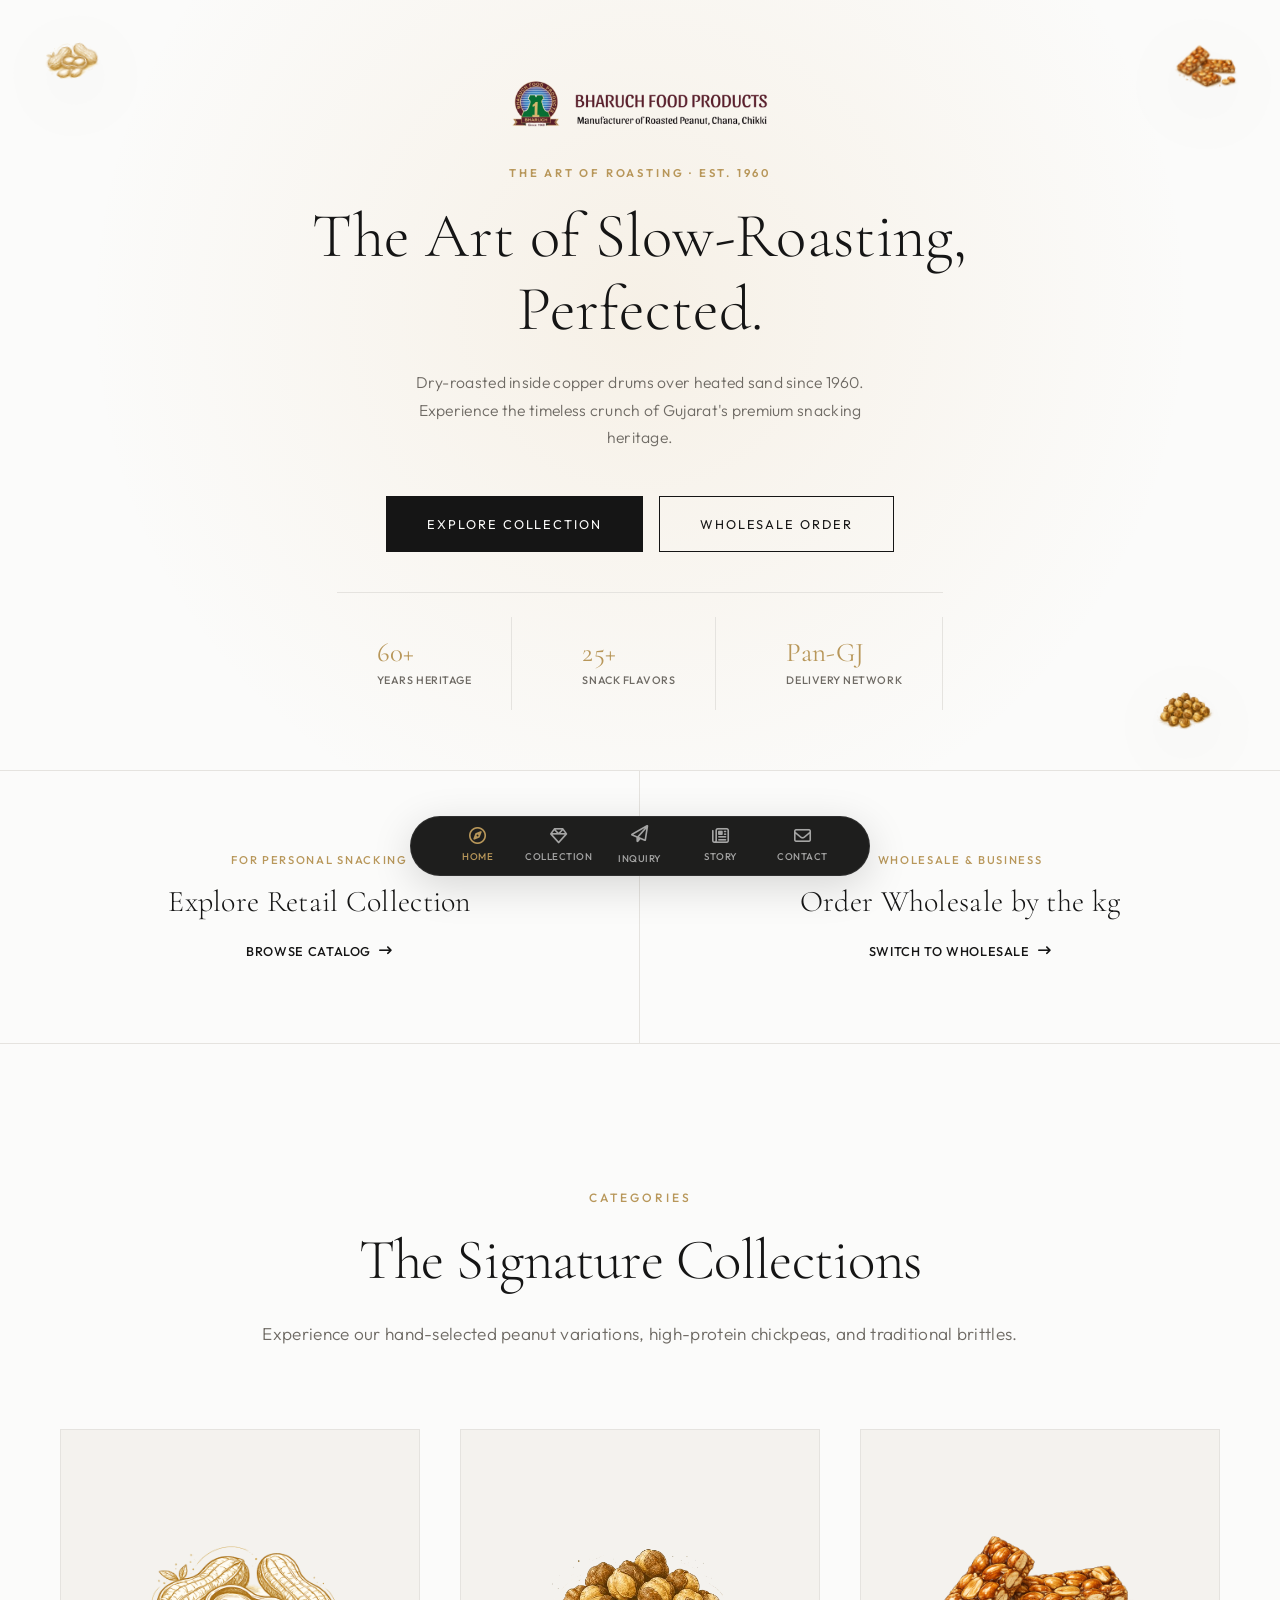
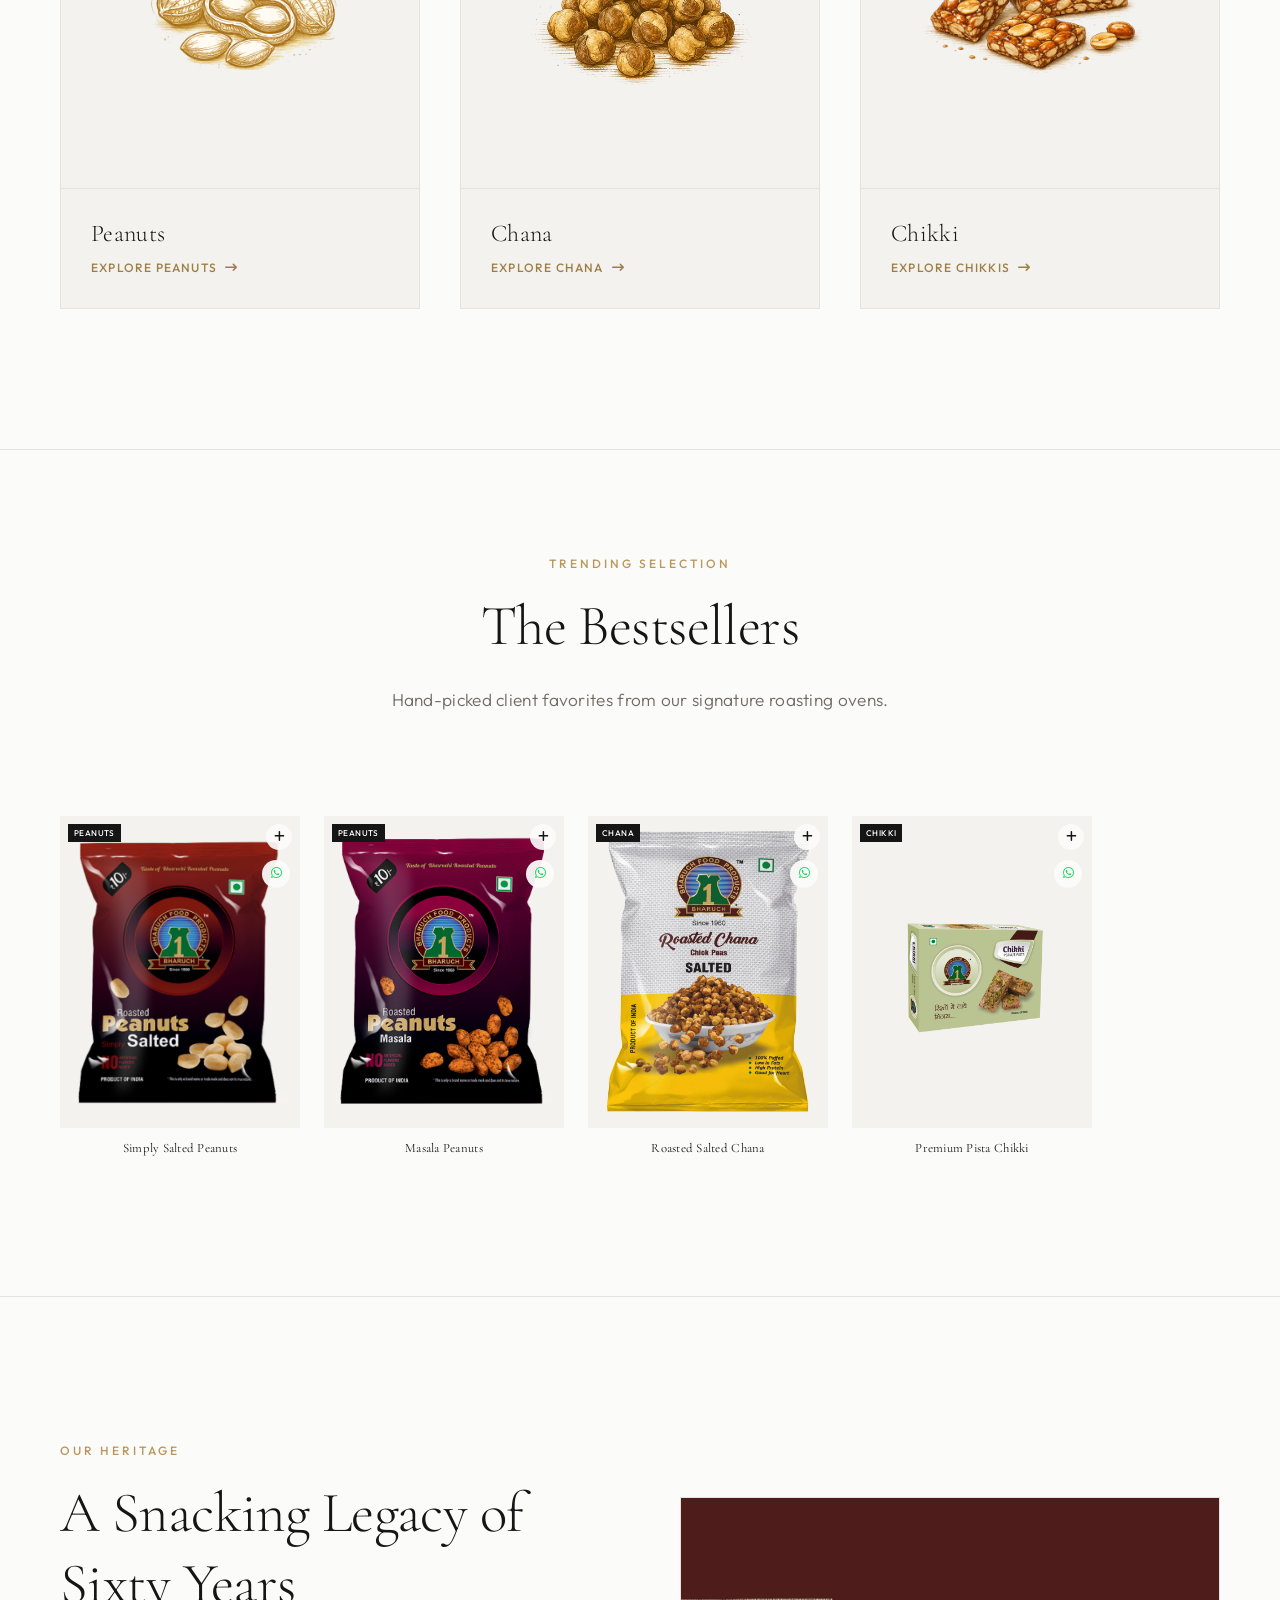
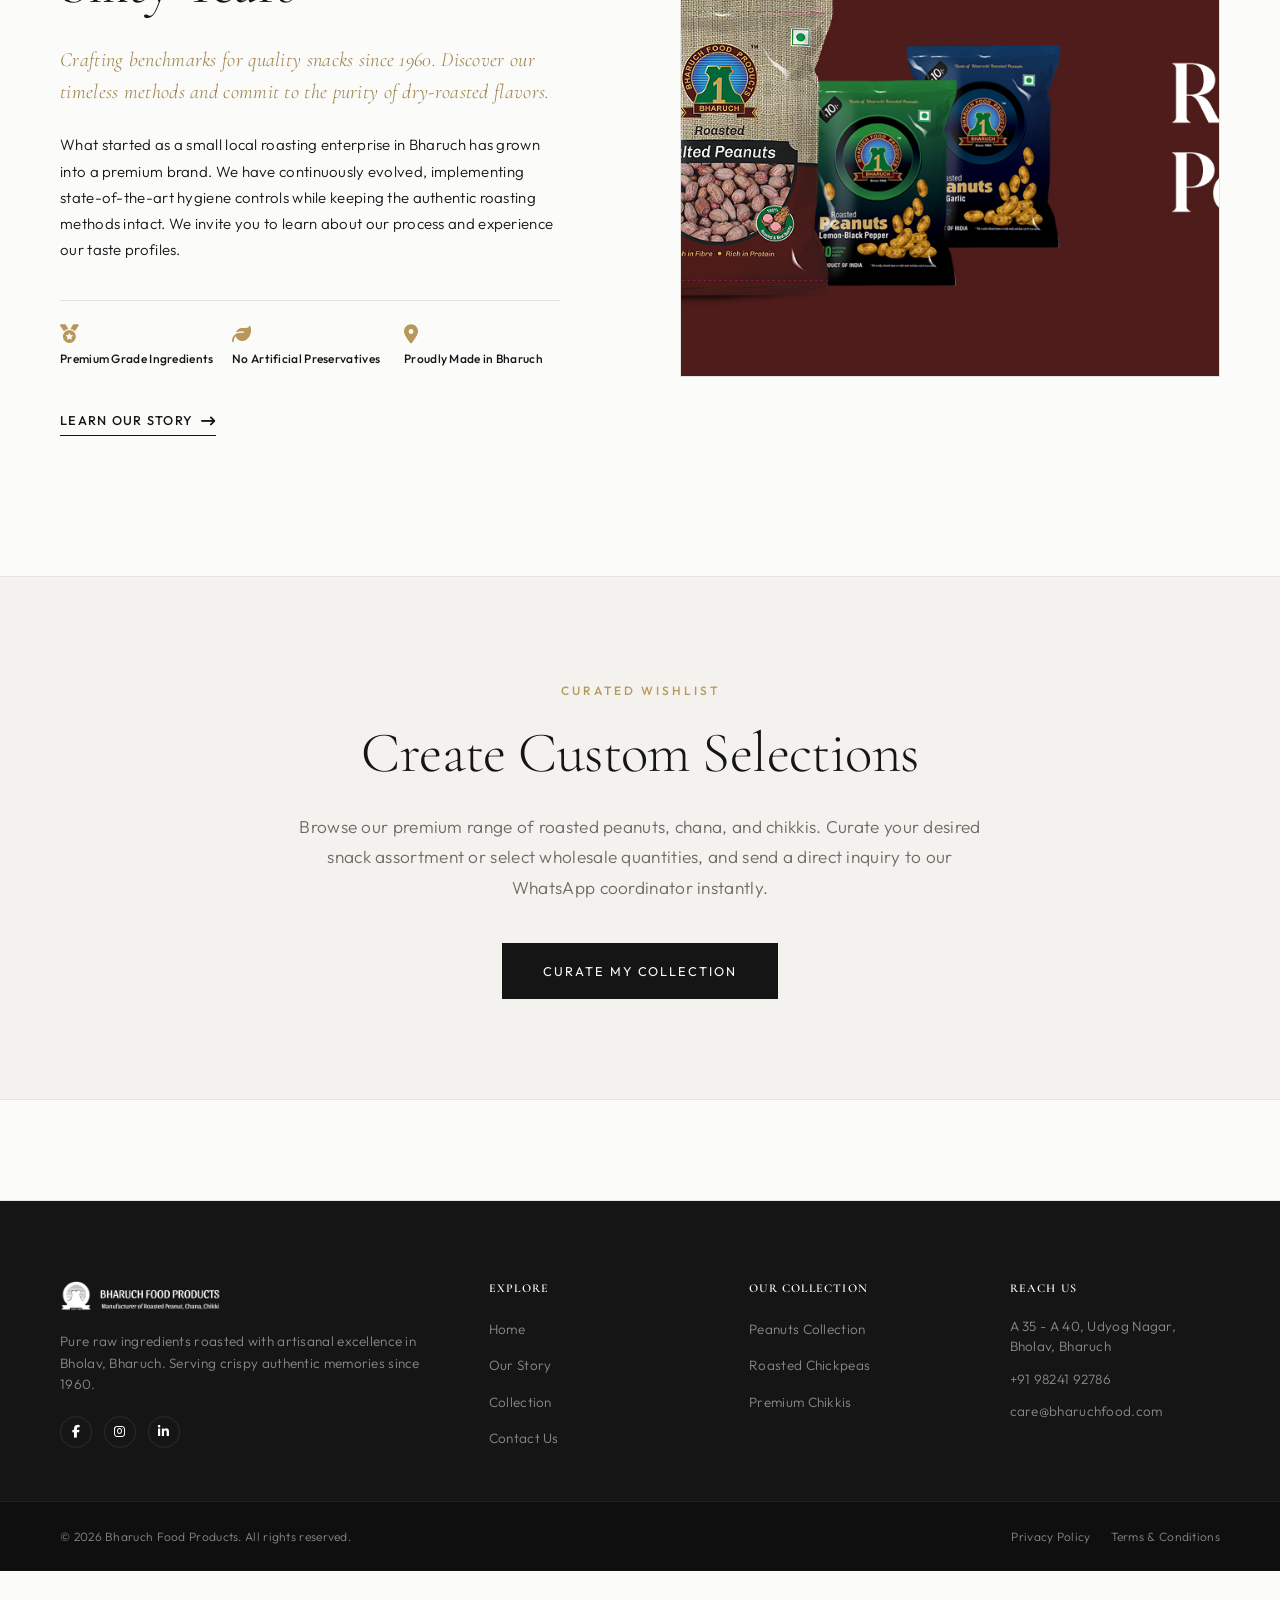
==== commit 0c8bd99a: "Remove Sensory Atelier page, audio synthesizers, promo cards, and all related style overrides from t" ====
--- a/index.html
+++ b/index.html
@@ -122,23 +122,6 @@
             </div>
         </section>
 
-        <!-- Atelier Experience Promo Section -->
-        <section class="atelier-promo-section scroll-reveal" aria-label="Sensory Atelier Experience">
-            <div class="container">
-                <div class="atelier-promo-card">
-                    <div class="promo-left">
-                        <span class="section-subtitle">Interactive Workshop</span>
-                        <h2 class="section-title">Step Inside The Sensory Atelier</h2>
-                        <p class="section-desc">Immerse yourself in our artisanal process. Play our synthesized sand-roasting audio soundscape, simulate roasting intensity levels, and custom-pack a premium 6-slot gift box.</p>
-                        <a href="atelier.html" class="btn btn-primary ripple">Enter Atelier <i class="fa-solid fa-arrow-right-long" style="margin-left: 8px;"></i></a>
-                    </div>
-                    <div class="promo-right">
-                        <img src="assets/illustrations/peanuts-illustration.png" alt="Atelier Visual" class="promo-illustration">
-                    </div>
-                </div>
-            </div>
-        </section>
-
         <!-- Mode-Aware CTA Banner -->
         <section class="mode-cta-banner scroll-reveal" aria-label="Purchase Modes Selection">
             <div class="banner-split">
--- a/css/style.css
+++ b/css/style.css
@@ -2522,343 +2522,7 @@
     margin-bottom: 24px;
 }
 
-/* --- Sensory Atelier Page Styles --- */
-.atelier-section {
-    padding: 80px 0;
-    background-color: var(--color-bg-primary);
-}
-
-.atelier-left-panel,
-.atelier-right-panel {
-    display: flex;
-    flex-direction: column;
-    gap: 32px;
-}
-
-/* Soundscape Box */
-.soundscape-box,
-.roast-dial-box,
-.crate-builder-box {
-    background-color: var(--color-bg-secondary);
-    border: 1px solid var(--color-border);
-    border-radius: 8px;
-    padding: 36px;
-    box-shadow: 0 10px 30px rgba(0, 0, 0, 0.02);
-}
-
-.soundscape-header,
-.roast-dial-header,
-.crate-title-row {
-    display: flex;
-    align-items: center;
-    gap: 12px;
-    margin-bottom: 16px;
-}
-
-.soundscape-icon,
-.roast-icon,
-.crate-icon {
-    font-size: 1.25rem;
-    color: var(--color-accent);
-}
-
-.soundscape-header h3,
-.roast-dial-header h3,
-.crate-header h3 {
-    font-family: var(--font-headings);
-    font-size: 1.6rem;
-    font-weight: 300;
-    color: var(--color-primary);
-    margin: 0;
-}
-
-.soundscape-box p,
-.roast-dial-box p,
-.crate-builder-box p {
-    font-family: var(--font-body);
-    font-size: 0.95rem;
-    color: var(--color-text-muted);
-    line-height: 1.6;
-    margin-bottom: 24px;
-}
-
-.soundscape-controls {
-    display: flex;
-    align-items: center;
-    gap: 20px;
-}
-
-/* Audio Visualization */
-.soundscape-visualization {
-    display: flex;
-    align-items: flex-end;
-    gap: 4px;
-    height: 24px;
-    opacity: 0.3;
-    transition: opacity 0.3s ease;
-}
-
-.soundscape-visualization.active {
-    opacity: 1;
-}
-
-.viz-bar {
-    width: 3px;
-    height: 100%;
-    background-color: var(--color-accent);
-    border-radius: 2px;
-}
-
-.soundscape-visualization.active .viz-bar:nth-child(1) { animation: sound-bounce 0.8s ease-in-out infinite alternate; }
-.soundscape-visualization.active .viz-bar:nth-child(2) { animation: sound-bounce 0.5s ease-in-out infinite alternate 0.2s; }
-.soundscape-visualization.active .viz-bar:nth-child(3) { animation: sound-bounce 0.7s ease-in-out infinite alternate 0.1s; }
-.soundscape-visualization.active .viz-bar:nth-child(4) { animation: sound-bounce 0.6s ease-in-out infinite alternate 0.3s; }
-
-@keyframes sound-bounce {
-    0% { height: 20%; }
-    100% { height: 100%; }
-}
-
-/* Roast Simulator Slider */
-.slider-wrapper {
-    margin-bottom: 30px;
-}
-
-.slider-labels {
-    display: flex;
-    justify-content: space-between;
-    font-family: var(--font-body);
-    font-size: 0.85rem;
-    font-weight: 500;
-    color: var(--color-primary);
-    margin-bottom: 12px;
-    text-transform: uppercase;
-    letter-spacing: 0.05em;
-}
-
-input[type="range"]#roast-range {
-    width: 100%;
-    -webkit-appearance: none;
-    background: var(--color-border);
-    height: 4px;
-    border-radius: 2px;
-    outline: none;
-}
-
-input[type="range"]#roast-range::-webkit-slider-thumb {
-    -webkit-appearance: none;
-    width: 20px;
-    height: 20px;
-    border-radius: 50%;
-    background: var(--color-accent);
-    cursor: pointer;
-    transition: transform 0.1s ease;
-}
-
-input[type="range"]#roast-range::-webkit-slider-thumb:hover {
-    transform: scale(1.15);
-}
-
-.roast-info-display {
-    border-top: 1px solid var(--color-border);
-    padding-top: 24px;
-    display: flex;
-    flex-direction: column;
-    gap: 16px;
-    transition: filter 0.2s ease, opacity 0.2s ease;
-}
-
-.roast-info-display.reveal-blur-item {
-    filter: blur(4px);
-    opacity: 0.6;
-}
-
-.roast-metric-row {
-    display: flex;
-    align-items: flex-start;
-    gap: 16px;
-}
-
-.metric-label {
-    font-family: var(--font-body);
-    font-size: 0.8rem;
-    font-weight: 600;
-    text-transform: uppercase;
-    letter-spacing: 0.05em;
-    color: var(--color-accent);
-    min-width: 110px;
-}
-
-.metric-value {
-    font-family: var(--font-body);
-    font-size: 0.95rem;
-    color: var(--color-primary);
-    line-height: 1.5;
-}
-
-/* Crate Builder Box */
-.crate-header {
-    display: flex;
-    justify-content: space-between;
-    align-items: center;
-    border-bottom: 1px solid var(--color-border);
-    padding-bottom: 16px;
-    margin-bottom: 24px;
-}
-
-.crate-counter {
-    font-family: var(--font-body);
-    font-size: 0.85rem;
-    font-weight: 600;
-    color: var(--color-accent);
-    background-color: var(--color-bg-primary);
-    padding: 6px 14px;
-    border-radius: 20px;
-    border: 1px solid var(--color-border);
-}
-
-.crate-visual-grid {
-    display: grid;
-    grid-template-columns: repeat(3, 1fr);
-    gap: 16px;
-    margin-bottom: 36px;
-}
-
-.crate-slot {
-    aspect-ratio: 1;
-    border: 1px dashed var(--color-border);
-    border-radius: 6px;
-    background-color: var(--color-bg-primary);
-    display: flex;
-    align-items: center;
-    justify-content: center;
-    position: relative;
-    overflow: hidden;
-    transition: var(--transition-fast);
-}
-
-.crate-slot.filled {
-    border-style: solid;
-    border-color: var(--color-accent);
-}
-
-.slot-placeholder {
-    font-size: 1.5rem;
-    color: var(--color-text-muted);
-    font-weight: 300;
-}
-
-.crate-item-img {
-    width: 100%;
-    height: 100%;
-    object-fit: cover;
-}
-
-.remove-slot-item {
-    position: absolute;
-    top: 4px;
-    right: 4px;
-    width: 20px;
-    height: 20px;
-    border-radius: 50%;
-    background-color: rgba(0,0,0,0.6);
-    color: var(--color-white);
-    border: none;
-    font-size: 0.7rem;
-    display: flex;
-    align-items: center;
-    justify-content: center;
-    cursor: pointer;
-    opacity: 0;
-    transition: opacity 0.2s ease;
-}
-
-.crate-slot:hover .remove-slot-item {
-    opacity: 1;
-}
-
-/* Selector list */
-.crate-selector-section h4 {
-    font-family: var(--font-body);
-    font-size: 0.85rem;
-    font-weight: 600;
-    text-transform: uppercase;
-    letter-spacing: 0.05em;
-    color: var(--color-primary);
-    margin-bottom: 16px;
-}
-
-.crate-items-selector {
-    display: flex;
-    flex-direction: column;
-    gap: 12px;
-    max-height: 320px;
-    overflow-y: auto;
-    padding-right: 8px;
-    margin-bottom: 30px;
-}
-
-.crate-selector-item {
-    display: flex;
-    align-items: center;
-    gap: 16px;
-    padding: 12px;
-    background-color: var(--color-bg-primary);
-    border: 1px solid var(--color-border);
-    border-radius: 6px;
-}
-
-.crate-item-thumb {
-    width: 48px;
-    height: 48px;
-    object-fit: cover;
-    border-radius: 4px;
-    background-color: var(--color-bg-secondary);
-}
-
-.crate-item-details {
-    flex: 1;
-    display: flex;
-    flex-direction: column;
-    gap: 2px;
-}
-
-.crate-item-name {
-    font-family: var(--font-body);
-    font-size: 0.9rem;
-    font-weight: 500;
-    color: var(--color-primary);
-}
-
-.crate-item-pack {
-    font-family: var(--font-body);
-    font-size: 0.75rem;
-    color: var(--color-text-muted);
-}
-
-.btn-add-crate {
-    background: none;
-    border: 1px solid var(--color-accent);
-    color: var(--color-accent);
-    padding: 6px 12px;
-    font-family: var(--font-body);
-    font-size: 0.75rem;
-    font-weight: 500;
-    border-radius: 4px;
-    cursor: pointer;
-    transition: var(--transition-fast);
-}
-
-.btn-add-crate:hover {
-    background-color: var(--color-accent);
-    color: var(--color-white);
-}
-
-.btn-add-crate:disabled {
-    border-color: var(--color-border);
-    color: var(--color-text-muted);
-    cursor: not-allowed;
-}
+
 
 .btn-block {
     width: 100%;
@@ -2952,51 +2616,9 @@
     100% { transform: translateY(-18px) rotate(-11deg) scale(0.98); }
 }
 
-/* --- Atelier Experience Promo --- */
-.atelier-promo-section {
-    padding: 100px 0;
-    background-color: var(--color-bg-secondary);
-    border-bottom: 1px solid var(--color-border);
-}
-
-.atelier-promo-card {
-    display: grid;
-    grid-template-columns: 6fr 4fr;
-    align-items: center;
-    gap: 60px;
-    background-color: var(--color-bg-primary);
-    border: 1px solid var(--color-border);
-    border-radius: 12px;
-    padding: 60px;
-    box-shadow: 0 20px 40px rgba(0, 0, 0, 0.02);
-}
-
-.promo-left {
-    display: flex;
-    flex-direction: column;
-    align-items: flex-start;
-}
-
-.promo-right {
-    display: flex;
-    justify-content: center;
-    align-items: center;
-}
-
-.promo-illustration {
-    max-width: 100%;
-    height: auto;
-    filter: drop-shadow(0 15px 30px rgba(0, 0, 0, 0.05));
-    animation: float-promo 6s ease-in-out infinite alternate;
-}
-
-@keyframes float-promo {
-    0% { transform: translateY(0) rotate(0deg); }
-    100% { transform: translateY(-10px) rotate(3deg); }
-}
-
-
-
-
-
-
+
+
+
+
+
+
--- a/css/responsive.css
+++ b/css/responsive.css
@@ -589,37 +589,6 @@
         font-size: 0.95rem !important;
     }
 
-    /* Sensory Atelier mobile adjustments */
-    .atelier-section {
-        padding: 40px 0 !important;
-    }
-
-    .soundscape-box,
-    .roast-dial-box,
-    .crate-builder-box {
-        padding: 24px 16px !important;
-    }
-
-    .soundscape-controls {
-        flex-direction: column !important;
-        align-items: flex-start !important;
-        gap: 16px !important;
-    }
-
-    .roast-metric-row {
-        flex-direction: column !important;
-        gap: 6px !important;
-    }
-
-    .metric-label {
-        min-width: auto !important;
-    }
-
-    .crate-visual-grid {
-        gap: 10px !important;
-        margin-bottom: 24px !important;
-    }
-
     /* Cinematic Hero Mobile styling */
     .cinematic-hero {
         min-height: auto !important;
@@ -649,25 +618,6 @@
         right: 4% !important;
     }
 
-    /* Atelier Promo Card Mobile styling */
-    .atelier-promo-section {
-        padding: 50px 0 !important;
-    }
-
-    .atelier-promo-card {
-        grid-template-columns: 1fr !important;
-        gap: 36px !important;
-        padding: 36px 20px !important;
-        text-align: center !important;
-    }
-
-    .promo-left {
-        align-items: center !important;
-    }
-
-    .promo-illustration {
-        max-width: 140px !important;
-    }
 }
 
 @media (max-width: 480px) {
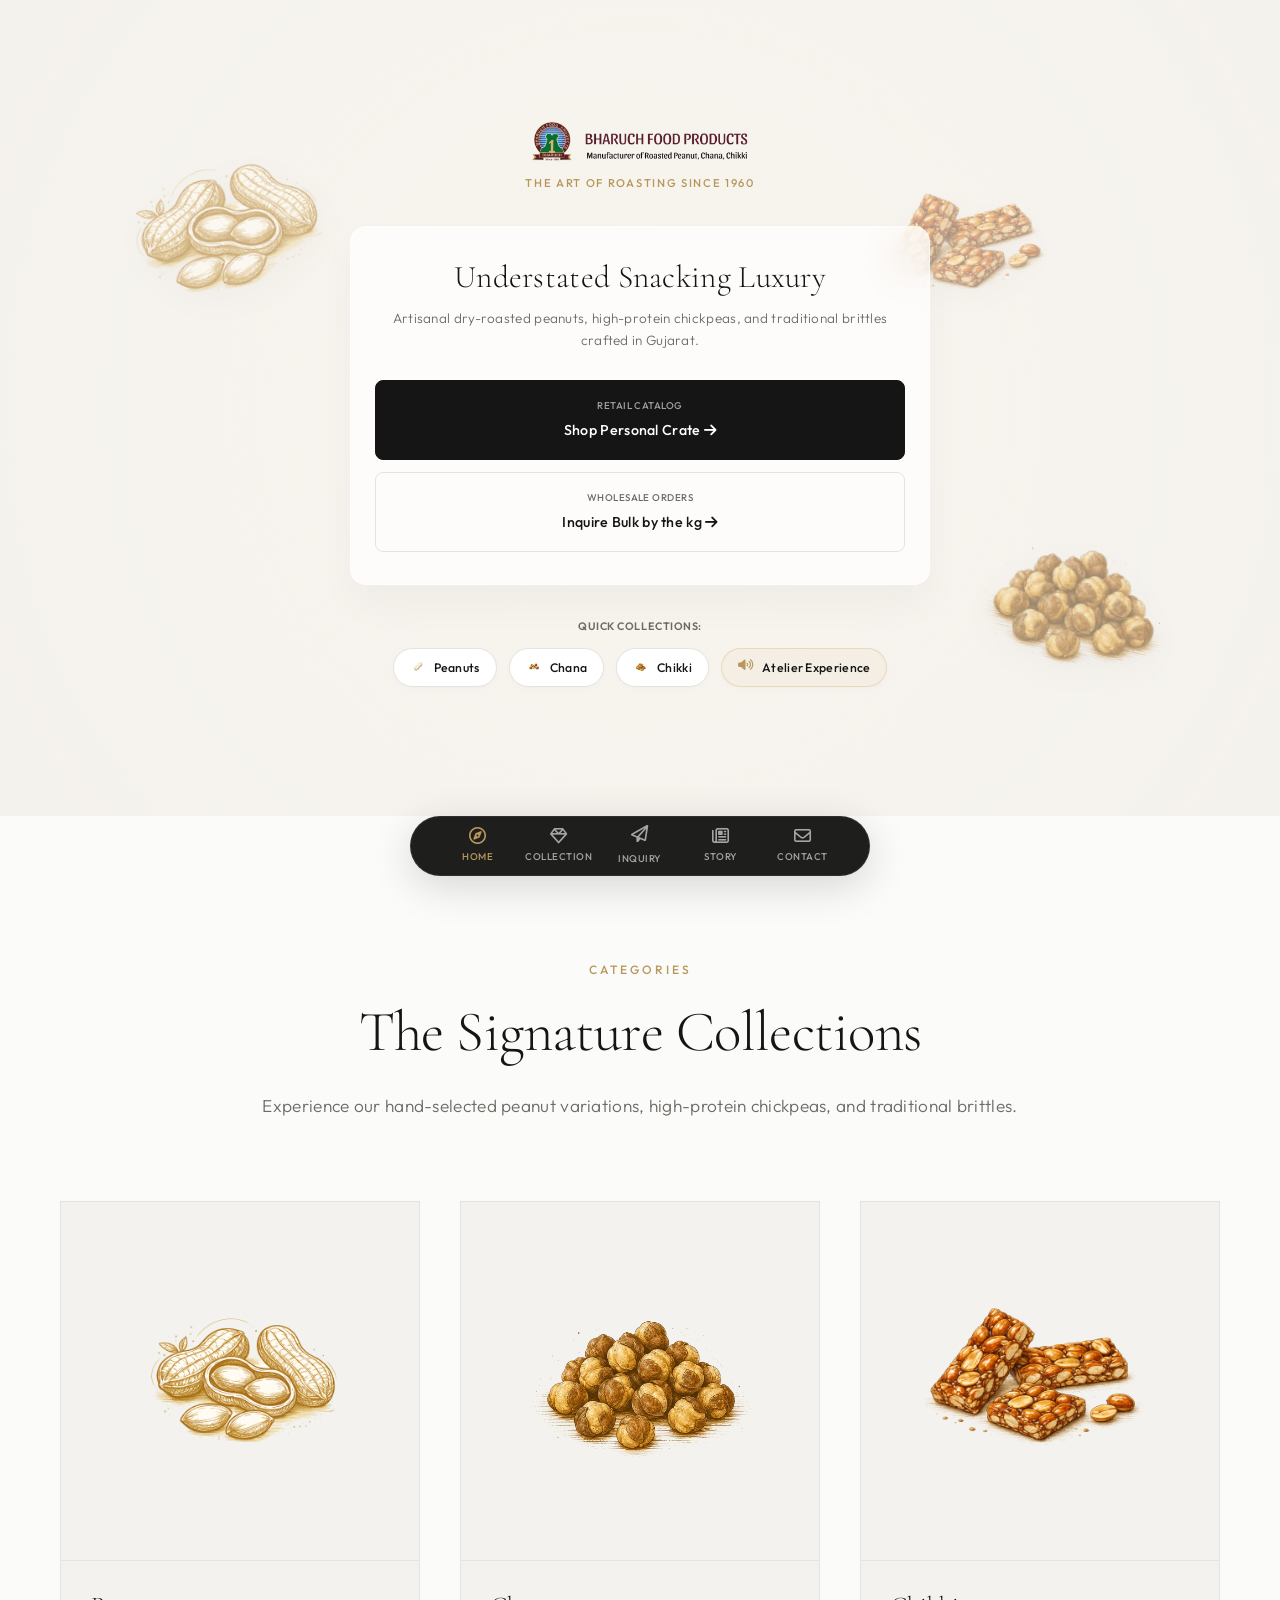
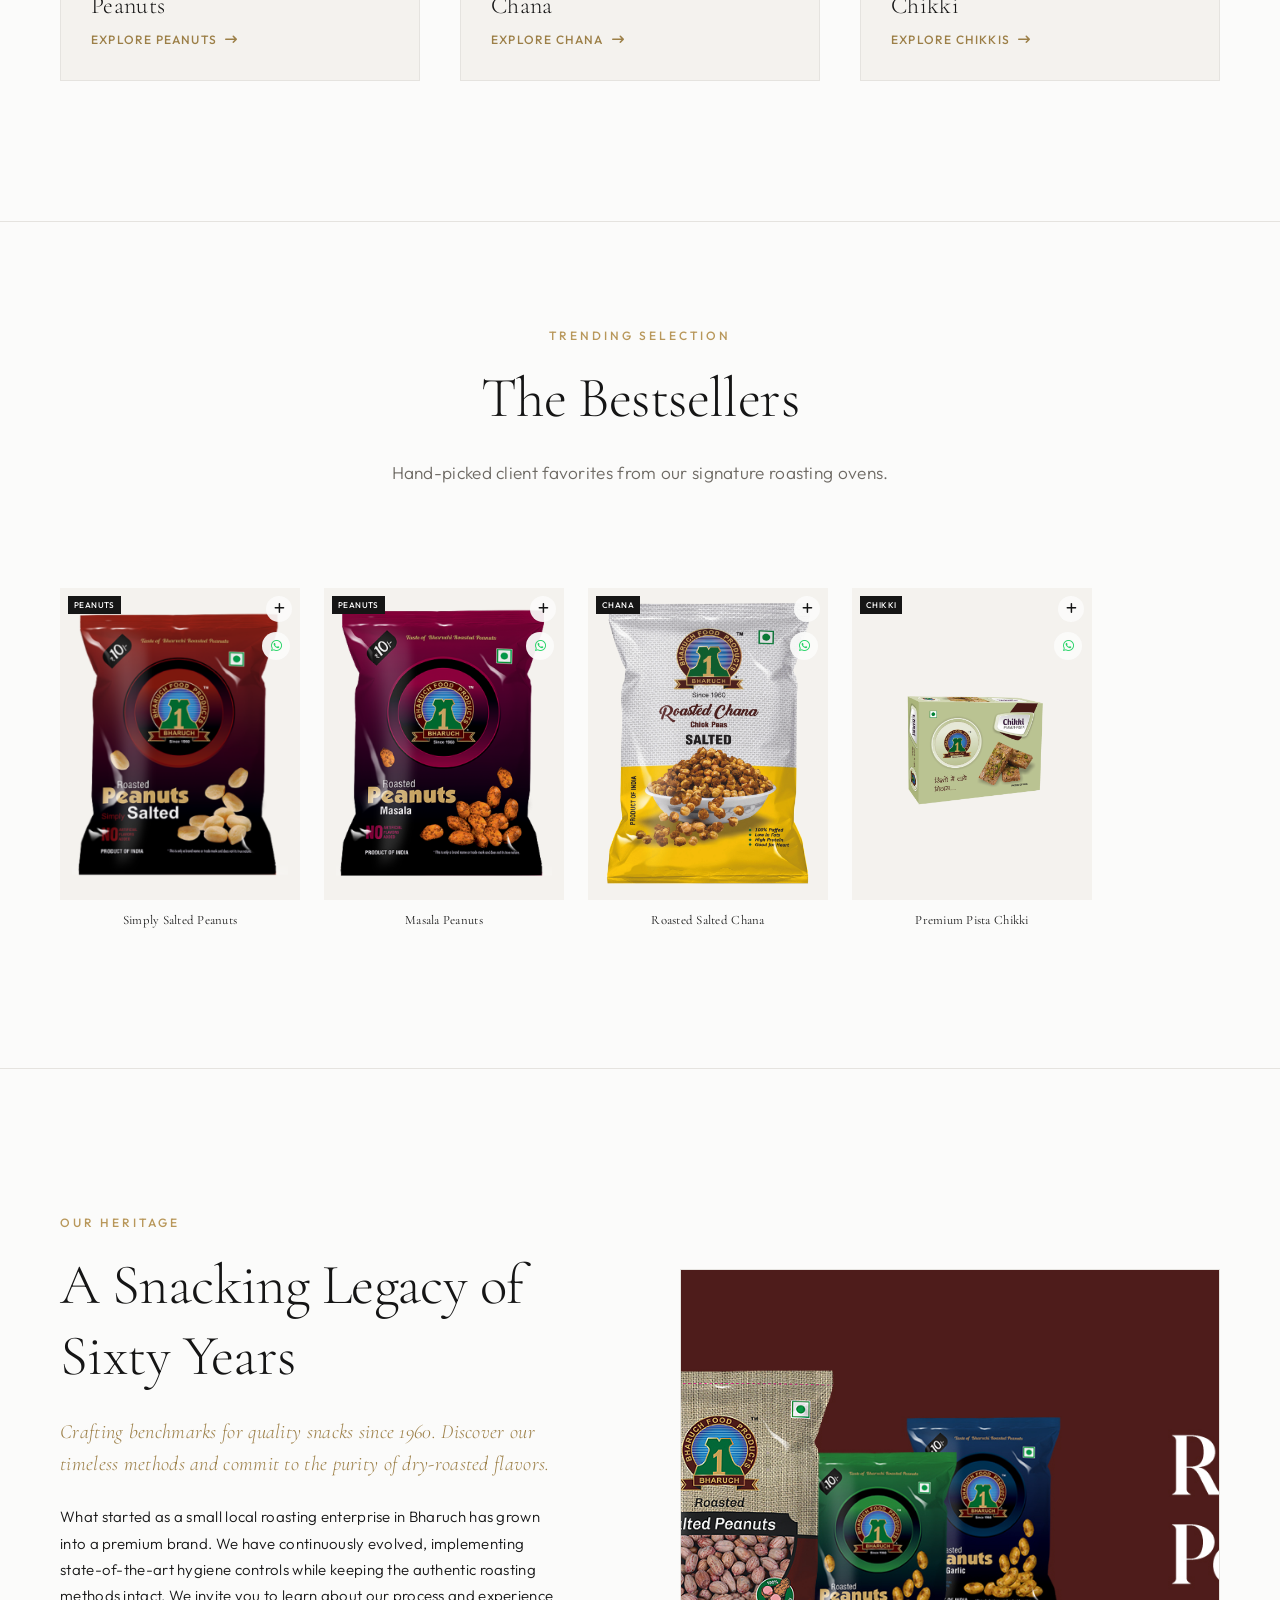
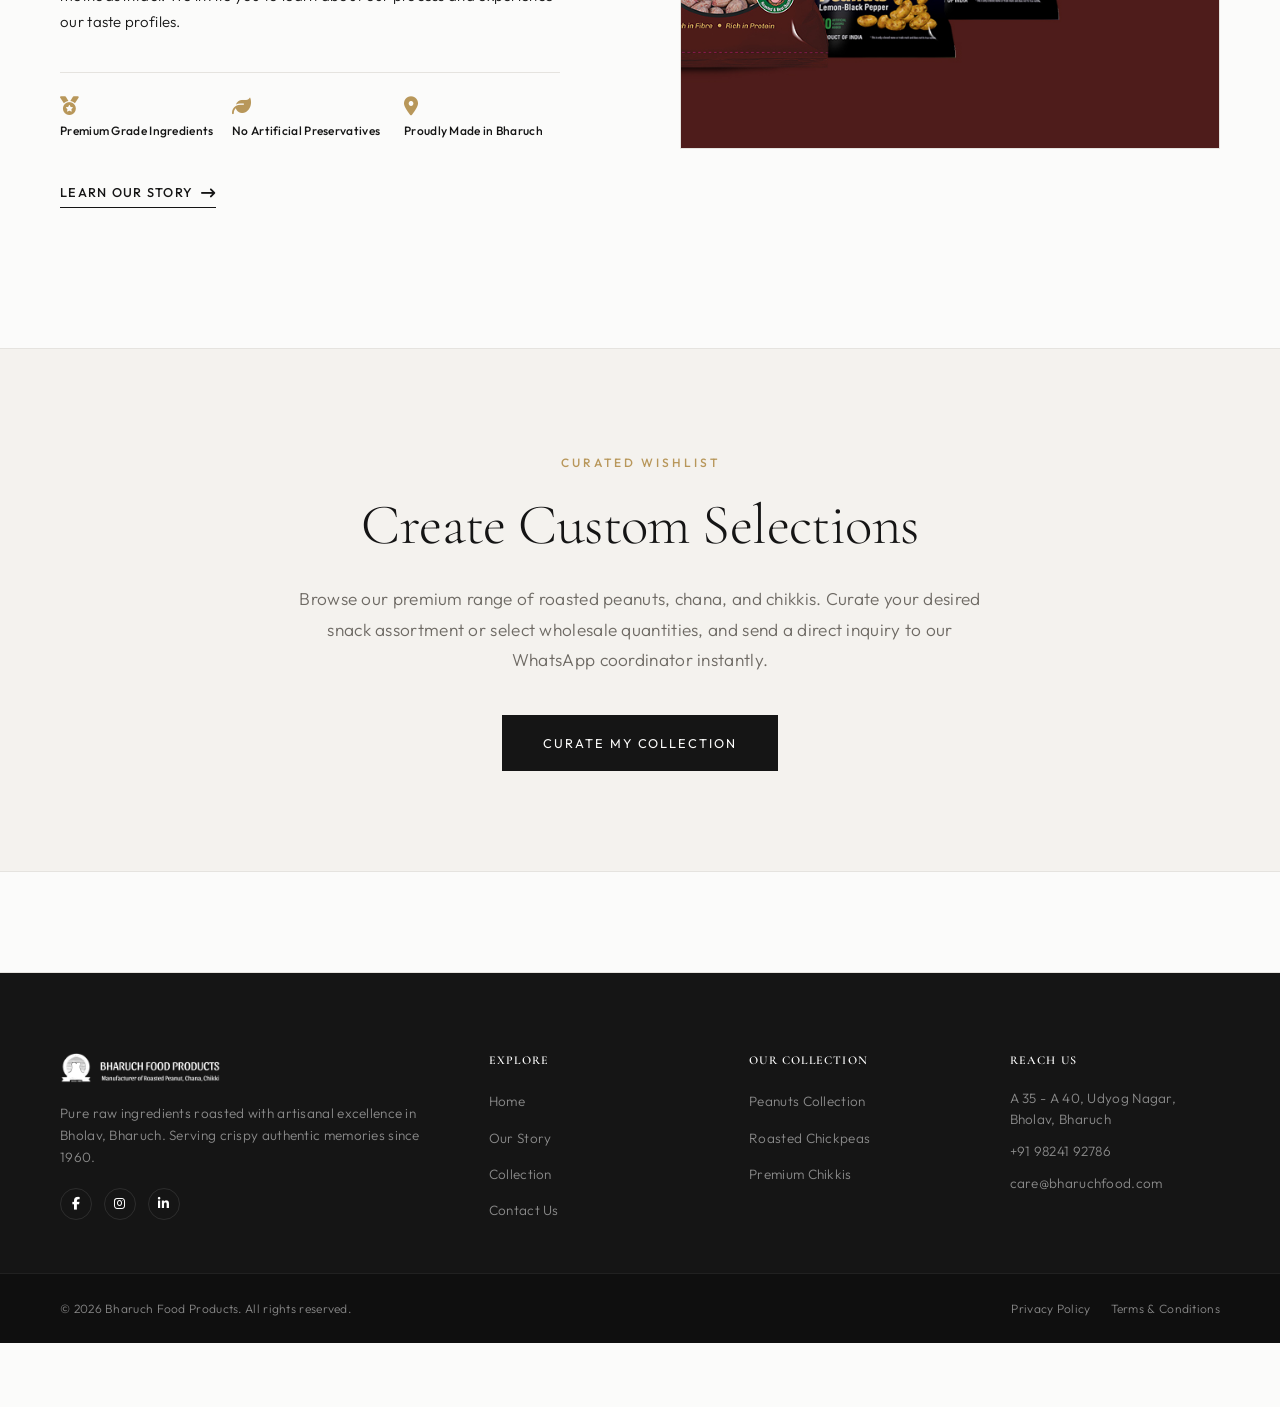
==== commit c78eec77: "Redesign home page hero with a premium mobile-first dashboard card console containing floating backg" ====
--- a/index.html
+++ b/index.html
@@ -78,67 +78,64 @@
     </nav>
 
     <main class="app-main-content">
-        <!-- Cinematic Centered Hero Section -->
-        <section id="home-hero" class="cinematic-hero" aria-label="Welcome Screen">
-            <!-- Background Radial Lighting and Decorative Floating Collage Elements -->
-            <div class="hero-radial-backdrop"></div>
-            <div class="hero-floating-collage">
-                <img src="assets/illustrations/peanuts-illustration.png" alt="Peanuts Decor" class="floating-decor item-peanuts">
-                <img src="assets/illustrations/chana-illustration.png" alt="Chana Decor" class="floating-decor item-chana">
-                <img src="assets/illustrations/chikki-illustration.png" alt="Chikki Decor" class="floating-decor item-chikki">
-            </div>
-
-            <div class="hero-content container text-center reveal-up">
-                <img src="assets/logo/site-logo-768x143.png" alt="Bharuch Food Logo" class="hero-brand-logo">
-                <span class="brand-badge">The Art of Roasting · Est. 1960</span>
-                
-                <h1 class="hero-main-title">The Art of Slow-Roasting,<br>Perfected.</h1>
-                
-                <p class="hero-desc">
-                    Dry-roasted inside copper drums over heated sand since 1960. 
-                    Experience the timeless crunch of Gujarat's premium snacking heritage.
-                </p>
-                
-                <div class="hero-action-buttons">
-                    <a href="products.html" class="btn btn-primary ripple">Explore Collection</a>
-                    <a href="products.html?mode=bulk" class="btn btn-outline-dark ripple">Wholesale Order</a>
-                </div>
-
-                <!-- Short Stat Strip under CTAs -->
-                <div class="hero-stats-strip">
-                    <div class="stat-item">
-                        <span class="stat-num">60+</span>
-                        <span class="stat-lbl">Years Heritage</span>
-                    </div>
-                    <div class="stat-item">
-                        <span class="stat-num">25+</span>
-                        <span class="stat-lbl">Snack Flavors</span>
-                    </div>
-                    <div class="stat-item">
-                        <span class="stat-num">Pan-GJ</span>
-                        <span class="stat-lbl">Delivery Network</span>
-                    </div>
-                </div>
-            </div>
-        </section>
-
-        <!-- Mode-Aware CTA Banner -->
-        <section class="mode-cta-banner scroll-reveal" aria-label="Purchase Modes Selection">
-            <div class="banner-split">
-                <a href="products.html" class="banner-panel panel-retail ripple-bg">
-                    <div class="panel-content">
-                        <span class="panel-subtitle">For Personal Snacking</span>
-                        <h2 class="panel-title">Explore Retail Collection</h2>
-                        <span class="panel-link">Browse Catalog <i class="fa-solid fa-arrow-right-long"></i></span>
-                    </div>
-                </a>
-                <a href="products.html?mode=bulk" class="banner-panel panel-bulk ripple-bg">
-                    <div class="panel-content">
-                        <span class="panel-subtitle">Wholesale & Business</span>
-                        <h2 class="panel-title">Order Wholesale by the kg</h2>
-                        <span class="panel-link">Switch to Wholesale <i class="fa-solid fa-arrow-right-long"></i></span>
-                    </div>
-                </a>
+        <!-- Immersive Mobile-First Hero Dashboard (Editorial Console) -->
+        <section id="home-hero" class="immersive-dashboard-hero" aria-label="Welcome Screen">
+            <!-- Floating Background Illustration Elements for Parallax Depth -->
+            <div class="dashboard-backdrop-elements">
+                <img src="assets/illustrations/peanuts-illustration.png" alt="" class="bg-float-item float-peanuts" aria-hidden="true">
+                <img src="assets/illustrations/chana-illustration.png" alt="" class="bg-float-item float-chana" aria-hidden="true">
+                <img src="assets/illustrations/chikki-illustration.png" alt="" class="bg-float-item float-chikki" aria-hidden="true">
+                <div class="dashboard-glow"></div>
+            </div>
+
+            <!-- Central Content Panel -->
+            <div class="dashboard-content-wrapper">
+                <!-- Brand Identity Header -->
+                <header class="dashboard-brand-header">
+                    <img src="assets/logo/site-logo-768x143.png" alt="Bharuch Food Logo" class="dashboard-logo">
+                    <span class="dashboard-tagline">The Art of Roasting Since 1960</span>
+                </header>
+
+                <!-- Premium Floating Glass Console -->
+                <div class="dashboard-console-card">
+                    <h1 class="console-title">Understated Snacking Luxury</h1>
+                    <p class="console-desc">Artisanal dry-roasted peanuts, high-protein chickpeas, and traditional brittles crafted in Gujarat.</p>
+                    
+                    <!-- Immersive Segment Selector CTAs -->
+                    <div class="console-actions">
+                        <a href="products.html" class="console-btn btn-retail-link">
+                            <span class="btn-sub">Retail Catalog</span>
+                            <span class="btn-main">Shop Personal Crate <i class="fa-solid fa-arrow-right"></i></span>
+                        </a>
+                        <a href="products.html?mode=bulk" class="console-btn btn-bulk-link">
+                            <span class="btn-sub">Wholesale Orders</span>
+                            <span class="btn-main">Inquire Bulk by the kg <i class="fa-solid fa-arrow-right"></i></span>
+                        </a>
+                    </div>
+                </div>
+
+                <!-- Horizontal Quick-Link Category Scroller -->
+                <div class="dashboard-categories-scroller">
+                    <span class="scroller-label">Quick Collections:</span>
+                    <div class="scroller-row">
+                        <a href="products.html?category=peanuts" class="scroller-pill">
+                            <img src="assets/illustrations/peanut-icon.png" alt="" class="pill-icon">
+                            <span>Peanuts</span>
+                        </a>
+                        <a href="products.html?category=chana" class="scroller-pill">
+                            <img src="assets/illustrations/chana-icon.png" alt="" class="pill-icon">
+                            <span>Chana</span>
+                        </a>
+                        <a href="products.html?category=chikki" class="scroller-pill">
+                            <img src="assets/illustrations/chikki-icon.png" alt="" class="pill-icon">
+                            <span>Chikki</span>
+                        </a>
+                        <a href="atelier.html" class="scroller-pill special">
+                            <i class="fa-solid fa-volume-high pill-icon"></i>
+                            <span>Atelier Experience</span>
+                        </a>
+                    </div>
+                </div>
             </div>
         </section>
 
--- a/css/style.css
+++ b/css/style.css
@@ -2522,103 +2522,658 @@
     margin-bottom: 24px;
 }
 
-
+/* --- Sensory Atelier Page Styles --- */
+.atelier-section {
+    padding: 80px 0;
+    background-color: var(--color-bg-primary);
+}
+
+.atelier-left-panel,
+.atelier-right-panel {
+    display: flex;
+    flex-direction: column;
+    gap: 32px;
+}
+
+/* Soundscape Box */
+.soundscape-box,
+.roast-dial-box,
+.crate-builder-box {
+    background-color: var(--color-bg-secondary);
+    border: 1px solid var(--color-border);
+    border-radius: 8px;
+    padding: 36px;
+    box-shadow: 0 10px 30px rgba(0, 0, 0, 0.02);
+}
+
+.soundscape-header,
+.roast-dial-header,
+.crate-title-row {
+    display: flex;
+    align-items: center;
+    gap: 12px;
+    margin-bottom: 16px;
+}
+
+.soundscape-icon,
+.roast-icon,
+.crate-icon {
+    font-size: 1.25rem;
+    color: var(--color-accent);
+}
+
+.soundscape-header h3,
+.roast-dial-header h3,
+.crate-header h3 {
+    font-family: var(--font-headings);
+    font-size: 1.6rem;
+    font-weight: 300;
+    color: var(--color-primary);
+    margin: 0;
+}
+
+.soundscape-box p,
+.roast-dial-box p,
+.crate-builder-box p {
+    font-family: var(--font-body);
+    font-size: 0.95rem;
+    color: var(--color-text-muted);
+    line-height: 1.6;
+    margin-bottom: 24px;
+}
+
+.soundscape-controls {
+    display: flex;
+    align-items: center;
+    gap: 20px;
+}
+
+/* Audio Visualization */
+.soundscape-visualization {
+    display: flex;
+    align-items: flex-end;
+    gap: 4px;
+    height: 24px;
+    opacity: 0.3;
+    transition: opacity 0.3s ease;
+}
+
+.soundscape-visualization.active {
+    opacity: 1;
+}
+
+.viz-bar {
+    width: 3px;
+    height: 100%;
+    background-color: var(--color-accent);
+    border-radius: 2px;
+}
+
+.soundscape-visualization.active .viz-bar:nth-child(1) { animation: sound-bounce 0.8s ease-in-out infinite alternate; }
+.soundscape-visualization.active .viz-bar:nth-child(2) { animation: sound-bounce 0.5s ease-in-out infinite alternate 0.2s; }
+.soundscape-visualization.active .viz-bar:nth-child(3) { animation: sound-bounce 0.7s ease-in-out infinite alternate 0.1s; }
+.soundscape-visualization.active .viz-bar:nth-child(4) { animation: sound-bounce 0.6s ease-in-out infinite alternate 0.3s; }
+
+@keyframes sound-bounce {
+    0% { height: 20%; }
+    100% { height: 100%; }
+}
+
+/* Roast Simulator Slider */
+.slider-wrapper {
+    margin-bottom: 30px;
+}
+
+.slider-labels {
+    display: flex;
+    justify-content: space-between;
+    font-family: var(--font-body);
+    font-size: 0.85rem;
+    font-weight: 500;
+    color: var(--color-primary);
+    margin-bottom: 12px;
+    text-transform: uppercase;
+    letter-spacing: 0.05em;
+}
+
+input[type="range"]#roast-range {
+    width: 100%;
+    -webkit-appearance: none;
+    background: var(--color-border);
+    height: 4px;
+    border-radius: 2px;
+    outline: none;
+}
+
+input[type="range"]#roast-range::-webkit-slider-thumb {
+    -webkit-appearance: none;
+    width: 20px;
+    height: 20px;
+    border-radius: 50%;
+    background: var(--color-accent);
+    cursor: pointer;
+    transition: transform 0.1s ease;
+}
+
+input[type="range"]#roast-range::-webkit-slider-thumb:hover {
+    transform: scale(1.15);
+}
+
+.roast-info-display {
+    border-top: 1px solid var(--color-border);
+    padding-top: 24px;
+    display: flex;
+    flex-direction: column;
+    gap: 16px;
+    transition: filter 0.2s ease, opacity 0.2s ease;
+}
+
+.roast-info-display.reveal-blur-item {
+    filter: blur(4px);
+    opacity: 0.6;
+}
+
+.roast-metric-row {
+    display: flex;
+    align-items: flex-start;
+    gap: 16px;
+}
+
+.metric-label {
+    font-family: var(--font-body);
+    font-size: 0.8rem;
+    font-weight: 600;
+    text-transform: uppercase;
+    letter-spacing: 0.05em;
+    color: var(--color-accent);
+    min-width: 110px;
+}
+
+.metric-value {
+    font-family: var(--font-body);
+    font-size: 0.95rem;
+    color: var(--color-primary);
+    line-height: 1.5;
+}
+
+/* Crate Builder Box */
+.crate-header {
+    display: flex;
+    justify-content: space-between;
+    align-items: center;
+    border-bottom: 1px solid var(--color-border);
+    padding-bottom: 16px;
+    margin-bottom: 24px;
+}
+
+.crate-counter {
+    font-family: var(--font-body);
+    font-size: 0.85rem;
+    font-weight: 600;
+    color: var(--color-accent);
+    background-color: var(--color-bg-primary);
+    padding: 6px 14px;
+    border-radius: 20px;
+    border: 1px solid var(--color-border);
+}
+
+.crate-visual-grid {
+    display: grid;
+    grid-template-columns: repeat(3, 1fr);
+    gap: 16px;
+    margin-bottom: 36px;
+}
+
+.crate-slot {
+    aspect-ratio: 1;
+    border: 1px dashed var(--color-border);
+    border-radius: 6px;
+    background-color: var(--color-bg-primary);
+    display: flex;
+    align-items: center;
+    justify-content: center;
+    position: relative;
+    overflow: hidden;
+    transition: var(--transition-fast);
+}
+
+.crate-slot.filled {
+    border-style: solid;
+    border-color: var(--color-accent);
+}
+
+.slot-placeholder {
+    font-size: 1.5rem;
+    color: var(--color-text-muted);
+    font-weight: 300;
+}
+
+.crate-item-img {
+    width: 100%;
+    height: 100%;
+    object-fit: cover;
+}
+
+.remove-slot-item {
+    position: absolute;
+    top: 4px;
+    right: 4px;
+    width: 20px;
+    height: 20px;
+    border-radius: 50%;
+    background-color: rgba(0,0,0,0.6);
+    color: var(--color-white);
+    border: none;
+    font-size: 0.7rem;
+    display: flex;
+    align-items: center;
+    justify-content: center;
+    cursor: pointer;
+    opacity: 0;
+    transition: opacity 0.2s ease;
+}
+
+.crate-slot:hover .remove-slot-item {
+    opacity: 1;
+}
+
+/* Selector list */
+.crate-selector-section h4 {
+    font-family: var(--font-body);
+    font-size: 0.85rem;
+    font-weight: 600;
+    text-transform: uppercase;
+    letter-spacing: 0.05em;
+    color: var(--color-primary);
+    margin-bottom: 16px;
+}
+
+.crate-items-selector {
+    display: flex;
+    flex-direction: column;
+    gap: 12px;
+    max-height: 320px;
+    overflow-y: auto;
+    padding-right: 8px;
+    margin-bottom: 30px;
+}
+
+.crate-selector-item {
+    display: flex;
+    align-items: center;
+    gap: 16px;
+    padding: 12px;
+    background-color: var(--color-bg-primary);
+    border: 1px solid var(--color-border);
+    border-radius: 6px;
+}
+
+.crate-item-thumb {
+    width: 48px;
+    height: 48px;
+    object-fit: cover;
+    border-radius: 4px;
+    background-color: var(--color-bg-secondary);
+}
+
+.crate-item-details {
+    flex: 1;
+    display: flex;
+    flex-direction: column;
+    gap: 2px;
+}
+
+.crate-item-name {
+    font-family: var(--font-body);
+    font-size: 0.9rem;
+    font-weight: 500;
+    color: var(--color-primary);
+}
+
+.crate-item-pack {
+    font-family: var(--font-body);
+    font-size: 0.75rem;
+    color: var(--color-text-muted);
+}
+
+.btn-add-crate {
+    background: none;
+    border: 1px solid var(--color-accent);
+    color: var(--color-accent);
+    padding: 6px 12px;
+    font-family: var(--font-body);
+    font-size: 0.75rem;
+    font-weight: 500;
+    border-radius: 4px;
+    cursor: pointer;
+    transition: var(--transition-fast);
+}
+
+.btn-add-crate:hover {
+    background-color: var(--color-accent);
+    color: var(--color-white);
+}
+
+.btn-add-crate:disabled {
+    border-color: var(--color-border);
+    color: var(--color-text-muted);
+    cursor: not-allowed;
+}
 
 .btn-block {
     width: 100%;
 }
 
-/* --- Cinematic Centered Hero --- */
-.cinematic-hero {
+/* --- Immersive Mobile-First Dashboard Hero --- */
+.immersive-dashboard-hero {
     position: relative;
     width: 100%;
-    min-height: 100vh;
+    min-height: calc(100vh - var(--nav-rendered-height));
     display: flex;
     align-items: center;
     justify-content: center;
     overflow: hidden;
-    background-color: var(--color-bg-primary);
-    border-bottom: 1px solid var(--color-border);
-    padding: 120px 0 80px 0;
-}
-
-.hero-radial-backdrop {
+    background: radial-gradient(circle at center, #fbfbfa 0%, #f4f2ee 100%);
+    padding: 24px 16px;
+    box-sizing: border-box;
+}
+
+/* Background floating illustration layers */
+.dashboard-backdrop-elements {
     position: absolute;
     top: 0;
     left: 0;
     width: 100%;
     height: 100%;
-    background: radial-gradient(circle at 50% 50%, rgba(212, 163, 89, 0.08) 0%, transparent 65%);
     pointer-events: none;
     z-index: 1;
 }
 
-.hero-content {
+.dashboard-glow {
+    position: absolute;
+    width: 150%;
+    height: 150%;
+    top: -25%;
+    left: -25%;
+    background: radial-gradient(circle at center, rgba(212, 163, 89, 0.08) 0%, transparent 70%);
+    z-index: 1;
+}
+
+.bg-float-item {
+    position: absolute;
+    opacity: 0.35;
+    filter: drop-shadow(0 10px 20px rgba(0,0,0,0.05));
+    transition: transform 0.5s ease;
+    z-index: 2;
+}
+
+/* Floating animation details */
+.float-peanuts {
+    width: 200px;
+    top: 10%;
+    left: -40px;
+    transform: rotate(-15deg);
+    animation: float-left-nut 8s ease-in-out infinite alternate;
+}
+
+.float-chana {
+    width: 180px;
+    bottom: 12%;
+    right: -30px;
+    transform: rotate(12deg);
+    animation: float-right-nut 9s ease-in-out infinite alternate;
+}
+
+.float-chikki {
+    width: 160px;
+    top: 35%;
+    right: 15%;
+    transform: rotate(-8deg);
+    opacity: 0.25;
+    animation: float-chikki-nut 7s ease-in-out infinite alternate;
+}
+
+@keyframes float-left-nut {
+    0% { transform: translateY(0) rotate(-15deg); }
+    100% { transform: translateY(-15px) rotate(-10deg); }
+}
+
+@keyframes float-right-nut {
+    0% { transform: translateY(0) rotate(12deg); }
+    100% { transform: translateY(-20px) rotate(8deg); }
+}
+
+@keyframes float-chikki-nut {
+    0% { transform: translateY(0) rotate(-8deg); }
+    100% { transform: translateY(-12px) rotate(-12deg); }
+}
+
+/* Dashboard content wrapper */
+.dashboard-content-wrapper {
     position: relative;
-    z-index: 3;
-    max-width: 800px;
+    z-index: 2;
+    width: 100%;
+    max-width: 580px;
     display: flex;
     flex-direction: column;
     align-items: center;
-}
-
-.hero-floating-collage {
-    position: absolute;
-    top: 0;
-    left: 0;
-    width: 100%;
-    height: 100%;
-    pointer-events: none;
-    z-index: 2;
-}
-
-.floating-decor {
-    position: absolute;
-    max-width: 250px;
+    gap: 32px;
+}
+
+/* Brand header */
+.dashboard-brand-header {
+    text-align: center;
+    display: flex;
+    flex-direction: column;
+    align-items: center;
+    gap: 12px;
+}
+
+.dashboard-logo {
+    max-width: 220px;
+    width: 100%;
     height: auto;
-    filter: drop-shadow(0 15px 35px rgba(0,0,0,0.06));
-    transition: transform 0.8s ease-out;
-}
-
-.floating-decor.item-peanuts {
-    top: 15%;
-    left: 8%;
-    transform: rotate(-12deg) scale(1);
-    animation: float-peanuts-cin 8s ease-in-out infinite alternate;
-}
-
-.floating-decor.item-chikki {
-    top: 18%;
-    right: 8%;
-    transform: rotate(10deg) scale(1.05);
-    animation: float-chikki-cin 7s ease-in-out infinite alternate;
-}
-
-.floating-decor.item-chana {
-    bottom: 12%;
-    right: 12%;
-    transform: rotate(-8deg) scale(0.95);
-    animation: float-chana-cin 9s ease-in-out infinite alternate;
-}
-
-@keyframes float-peanuts-cin {
-    0% { transform: translateY(0) rotate(-12deg) scale(1); }
-    100% { transform: translateY(-16px) rotate(-9deg) scale(1.02); }
-}
-
-@keyframes float-chikki-cin {
-    0% { transform: translateY(0) rotate(10deg) scale(1.05); }
-    100% { transform: translateY(-12px) rotate(8deg) scale(1.03); }
-}
-
-@keyframes float-chana-cin {
-    0% { transform: translateY(0) rotate(-8deg) scale(0.95); }
-    100% { transform: translateY(-18px) rotate(-11deg) scale(0.98); }
-}
-
-
-
-
-
-
-
+}
+
+.dashboard-tagline {
+    font-family: var(--font-body);
+    font-size: 0.75rem;
+    font-weight: 500;
+    letter-spacing: 0.15em;
+    text-transform: uppercase;
+    color: var(--color-accent);
+}
+
+/* Central Console Glass Card */
+.dashboard-console-card {
+    width: 100%;
+    background: rgba(255, 255, 255, 0.75);
+    backdrop-filter: blur(20px);
+    -webkit-backdrop-filter: blur(20px);
+    border: 1px solid rgba(255, 255, 255, 0.4);
+    border-radius: 16px;
+    padding: 32px 24px;
+    box-shadow: 0 20px 40px rgba(0, 0, 0, 0.03), 0 1px 3px rgba(0, 0, 0, 0.01);
+    text-align: center;
+    box-sizing: border-box;
+}
+
+.console-title {
+    font-family: var(--font-headings);
+    font-size: 2.1rem;
+    font-weight: 300;
+    color: var(--color-primary);
+    line-height: 1.2;
+    margin-bottom: 12px;
+}
+
+.console-desc {
+    font-family: var(--font-body);
+    font-size: 0.9rem;
+    color: var(--color-text-muted);
+    line-height: 1.6;
+    margin-bottom: 28px;
+}
+
+/* Actions console links styling */
+.console-actions {
+    display: flex;
+    flex-direction: column;
+    gap: 12px;
+    width: 100%;
+}
+
+.console-btn {
+    display: flex;
+    flex-direction: column;
+    align-items: center;
+    justify-content: center;
+    padding: 16px;
+    border-radius: 8px;
+    text-decoration: none;
+    transition: all 0.3s cubic-bezier(0.16, 1, 0.3, 1);
+    box-sizing: border-box;
+}
+
+.btn-retail-link {
+    background-color: var(--color-primary);
+    border: 1px solid var(--color-primary);
+}
+
+.btn-retail-link .btn-sub {
+    font-size: 0.65rem;
+    font-weight: 500;
+    letter-spacing: 0.05em;
+    text-transform: uppercase;
+    color: rgba(255, 255, 255, 0.6);
+    margin-bottom: 4px;
+}
+
+.btn-retail-link .btn-main {
+    font-family: var(--font-body);
+    font-size: 0.95rem;
+    font-weight: 500;
+    color: var(--color-white);
+}
+
+.btn-bulk-link {
+    background-color: transparent;
+    border: 1px solid var(--color-border);
+}
+
+.btn-bulk-link .btn-sub {
+    font-size: 0.65rem;
+    font-weight: 500;
+    letter-spacing: 0.05em;
+    text-transform: uppercase;
+    color: var(--color-text-muted);
+    margin-bottom: 4px;
+}
+
+.btn-bulk-link .btn-main {
+    font-family: var(--font-body);
+    font-size: 0.95rem;
+    font-weight: 500;
+    color: var(--color-primary);
+}
+
+.console-btn:hover {
+    transform: translateY(-2px);
+    box-shadow: 0 10px 20px rgba(0, 0, 0, 0.04);
+}
+
+.btn-retail-link:hover {
+    background-color: var(--color-accent);
+    border-color: var(--color-accent);
+}
+
+.btn-bulk-link:hover {
+    background-color: var(--color-white);
+    border-color: var(--color-primary);
+}
+
+/* Category Horizontal Scroller at bottom of dashboard */
+.dashboard-categories-scroller {
+    width: 100%;
+    display: flex;
+    flex-direction: column;
+    align-items: center;
+    gap: 12px;
+}
+
+.scroller-label {
+    font-family: var(--font-body);
+    font-size: 0.72rem;
+    font-weight: 600;
+    text-transform: uppercase;
+    letter-spacing: 0.05em;
+    color: var(--color-text-muted);
+}
+
+.scroller-row {
+    display: flex;
+    gap: 12px;
+    width: 100%;
+    overflow-x: auto;
+    padding-bottom: 8px;
+    scroll-behavior: smooth;
+    scrollbar-width: none;
+    justify-content: center;
+}
+
+.scroller-row::-webkit-scrollbar {
+    display: none;
+}
+
+.scroller-pill {
+    display: flex;
+    align-items: center;
+    gap: 8px;
+    padding: 8px 16px;
+    background: var(--color-white);
+    border: 1px solid var(--color-border);
+    border-radius: 20px;
+    text-decoration: none;
+    font-family: var(--font-body);
+    font-size: 0.82rem;
+    font-weight: 500;
+    color: var(--color-primary);
+    white-space: nowrap;
+    transition: all 0.2s ease;
+    box-shadow: 0 2px 6px rgba(0,0,0,0.02);
+}
+
+.scroller-pill .pill-icon {
+    width: 16px;
+    height: 16px;
+    object-fit: contain;
+    font-size: 0.8rem;
+    color: var(--color-accent);
+}
+
+.scroller-pill:hover {
+    border-color: var(--color-accent);
+    color: var(--color-accent);
+    transform: translateY(-1px);
+    box-shadow: 0 4px 10px rgba(0,0,0,0.04);
+}
+
+.scroller-pill.special {
+    border-color: rgba(212, 163, 89, 0.3);
+    background-color: rgba(212, 163, 89, 0.05);
+}
+
+.scroller-pill.special:hover {
+    background-color: var(--color-accent);
+    color: var(--color-white);
+}
+
+.scroller-pill.special:hover .pill-icon {
+    color: var(--color-white);
+}
+
+
+
+
+
+
--- a/css/responsive.css
+++ b/css/responsive.css
@@ -589,35 +589,36 @@
         font-size: 0.95rem !important;
     }
 
-    /* Cinematic Hero Mobile styling */
-    .cinematic-hero {
-        min-height: auto !important;
-        padding: 80px 0 60px 0 !important;
-    }
-
-    .hero-radial-backdrop {
-        background: radial-gradient(circle at 50% 40%, rgba(212, 163, 89, 0.12) 0%, transparent 70%) !important;
-    }
-
-    .floating-decor {
-        max-width: 90px !important;
-    }
-
-    .floating-decor.item-peanuts {
-        top: 4% !important;
-        left: 2% !important;
-    }
-
-    .floating-decor.item-chikki {
-        top: 5% !important;
-        right: 2% !important;
-    }
-
-    .floating-decor.item-chana {
-        bottom: 4% !important;
-        right: 4% !important;
-    }
-
+    /* Sensory Atelier mobile adjustments */
+    .atelier-section {
+        padding: 40px 0 !important;
+    }
+
+    .soundscape-box,
+    .roast-dial-box,
+    .crate-builder-box {
+        padding: 24px 16px !important;
+    }
+
+    .soundscape-controls {
+        flex-direction: column !important;
+        align-items: flex-start !important;
+        gap: 16px !important;
+    }
+
+    .roast-metric-row {
+        flex-direction: column !important;
+        gap: 6px !important;
+    }
+
+    .metric-label {
+        min-width: auto !important;
+    }
+
+    .crate-visual-grid {
+        gap: 10px !important;
+        margin-bottom: 24px !important;
+    }
 }
 
 @media (max-width: 480px) {
@@ -633,4 +634,43 @@
     .categories-grid > a:last-child {
         grid-column: span 1;
     }
-}
+
+    .scroller-row {
+        justify-content: flex-start !important;
+        padding-left: 16px !important;
+        padding-right: 16px !important;
+        width: calc(100% + 32px) !important;
+        margin-left: -16px !important;
+    }
+
+    .console-title {
+        font-size: 1.8rem !important;
+    }
+}
+
+@media (min-width: 769px) {
+    .float-peanuts {
+        width: 320px !important;
+        top: 15% !important;
+        left: 5% !important;
+        opacity: 0.55 !important;
+    }
+
+    .float-chana {
+        width: 280px !important;
+        bottom: 15% !important;
+        right: 5% !important;
+        opacity: 0.55 !important;
+    }
+
+    .float-chikki {
+        width: 240px !important;
+        top: 20% !important;
+        right: 15% !important;
+        opacity: 0.45 !important;
+    }
+
+    .scroller-row {
+        justify-content: center !important;
+    }
+}
